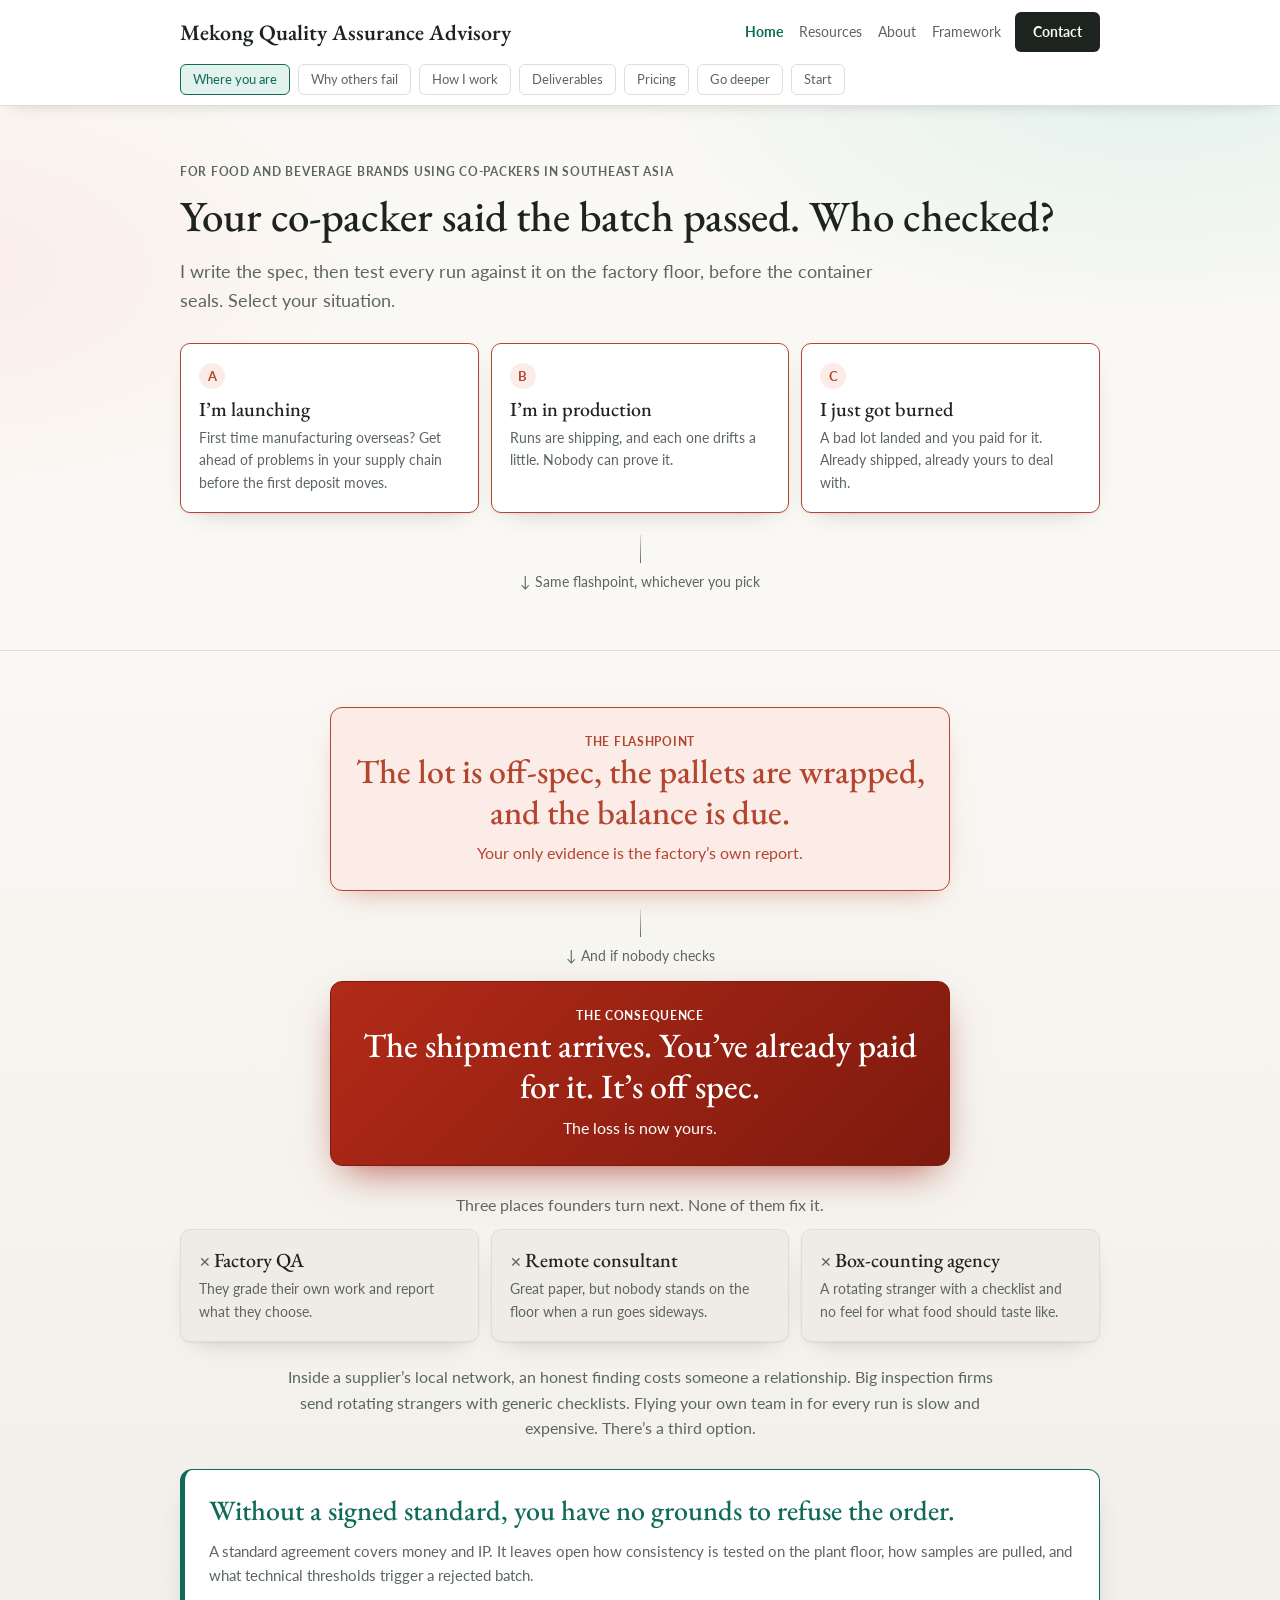
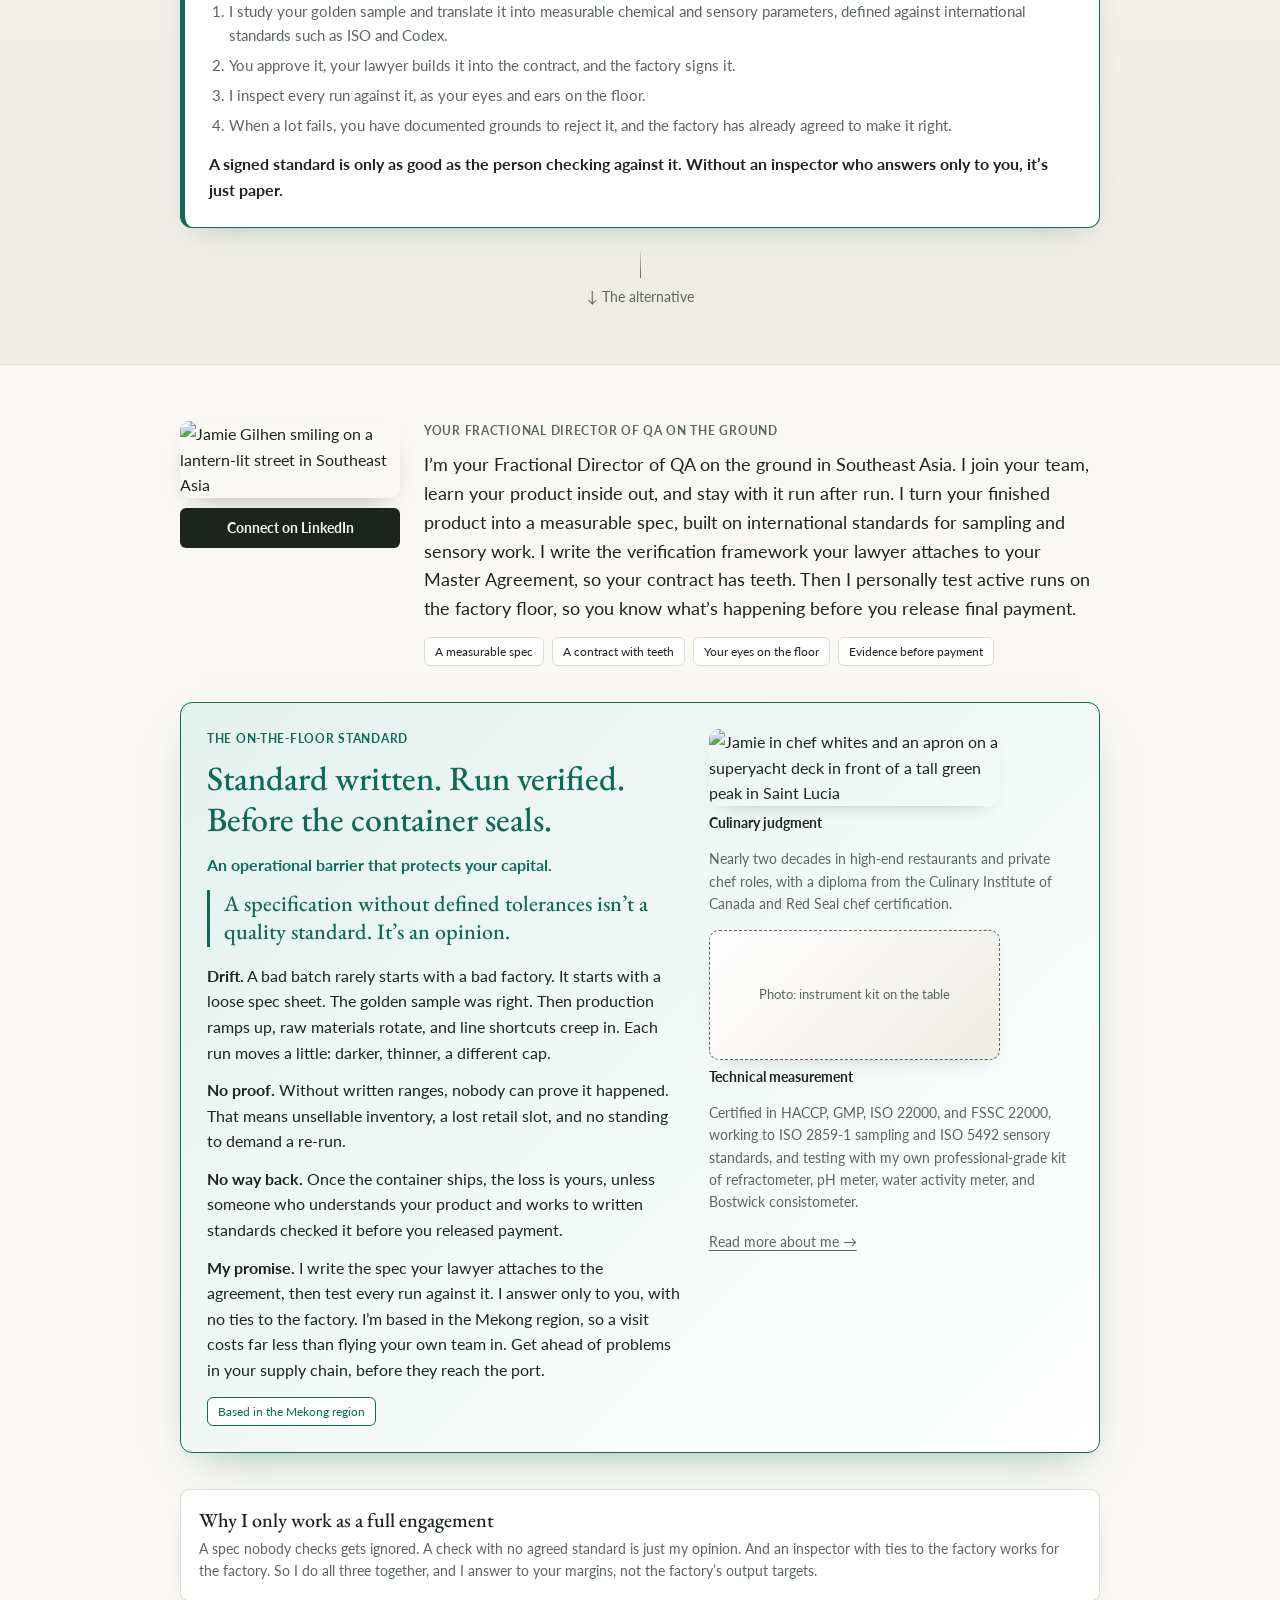
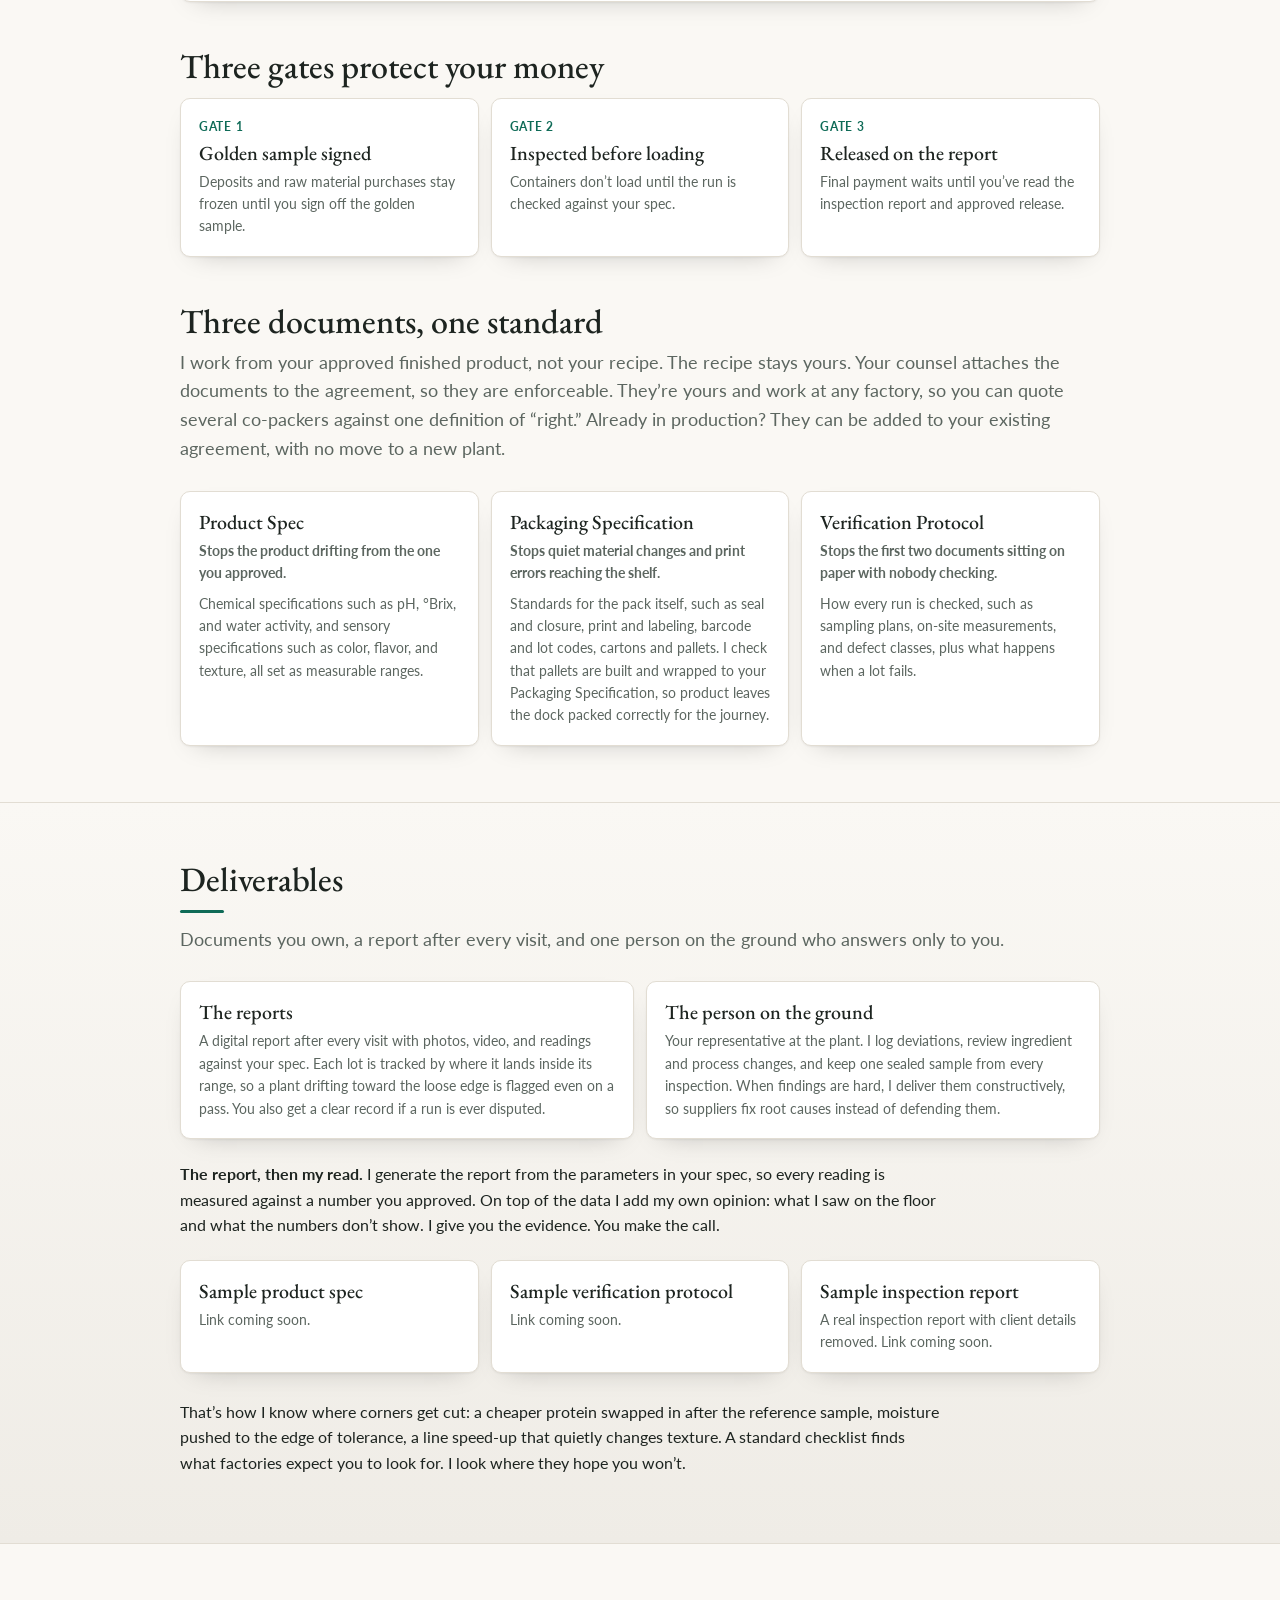
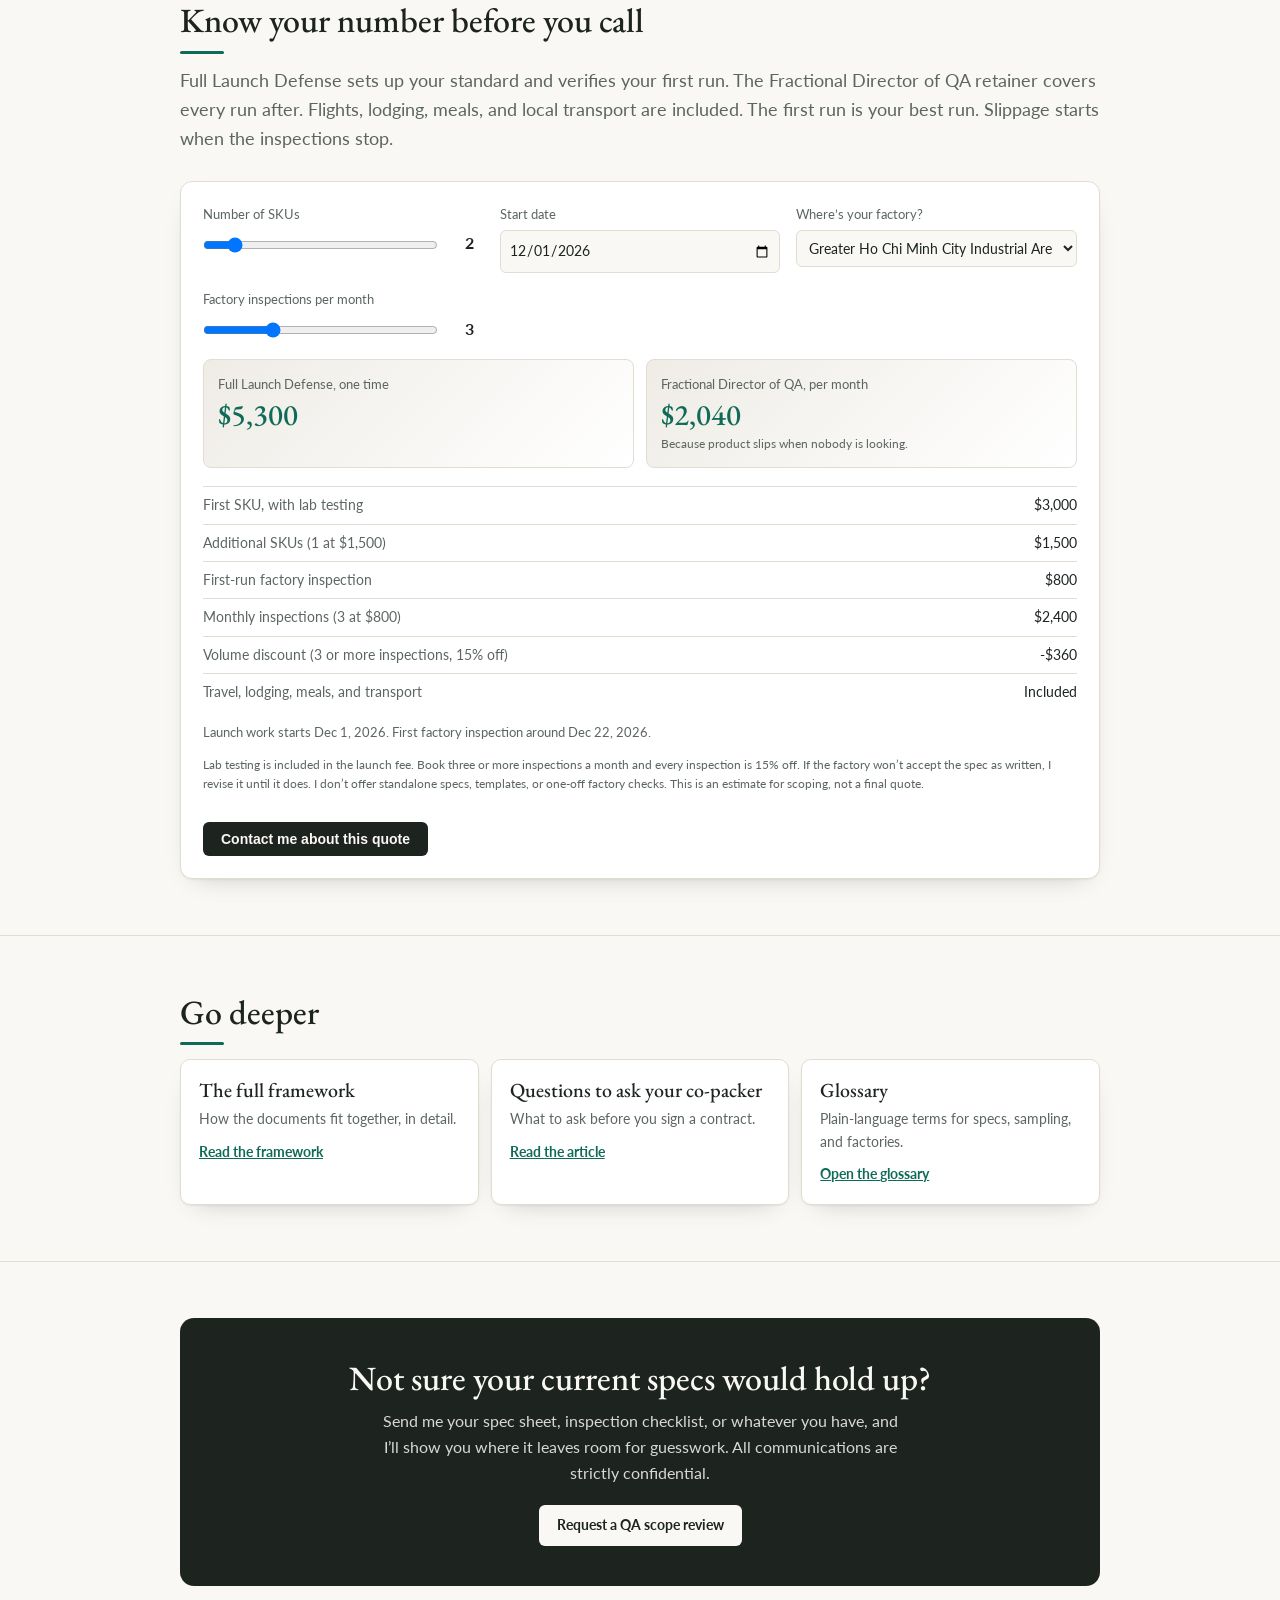
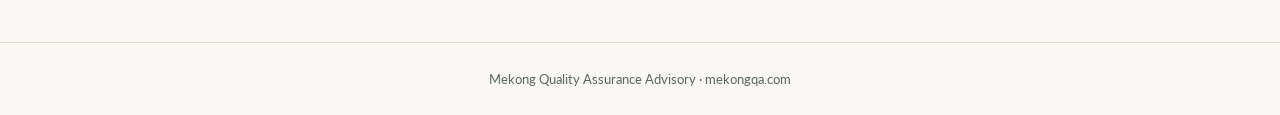
==== index.html @ 24e10c5f "Update index.html" ====
<!DOCTYPE html>
<html lang="en">
<head>
<meta charset="utf-8">
<meta name="viewport" content="width=device-width, initial-scale=1, viewport-fit=cover">
<title>Mekong Quality Assurance Advisory</title>
<link rel="preconnect" href="https://fonts.googleapis.com">
<link href="https://fonts.googleapis.com/css2?family=EB+Garamond:wght@400;500;600&family=Lato:wght@400;700&display=swap" rel="stylesheet">
<style>
:root{--bg:#faf8f4;--sf:#fff;--tx:#1d2420;--mu:#5c6660;--ln:#e2ddd3;--co:#b4452e;--cob:#fbece8;--te:#0f6b57;--teb:#e4f2ee;--gr:#efece6;color-scheme:light;box-sizing:border-box;padding-top:env(safe-area-inset-top,0px);padding-bottom:env(safe-area-inset-bottom,0px)}
@media (prefers-color-scheme:dark){:root:not([data-theme="light"]){--bg:#151a18;--sf:#1e2522;--tx:#ecefea;--mu:#a3aca6;--ln:#2f3833;--co:#f08a73;--cob:#3a211c;--te:#5cc4a8;--teb:#16302a;--gr:#222a26;color-scheme:dark}}
:root[data-theme="dark"]{--bg:#151a18;--sf:#1e2522;--tx:#ecefea;--mu:#a3aca6;--ln:#2f3833;--co:#f08a73;--cob:#3a211c;--te:#5cc4a8;--teb:#16302a;--gr:#222a26;color-scheme:dark}
*,*::before,*::after{box-sizing:inherit}
html{scroll-behavior:smooth;scroll-padding-top:calc(env(safe-area-inset-top,0px) + 100px)}
body{margin:0;background:var(--bg);color:var(--tx);font:16px/1.6 Lato,system-ui,sans-serif}
body::before{content:"";position:fixed;inset:0 0 auto;height:env(safe-area-inset-top,0px);background:var(--sf);z-index:10}
h1,h2,h3{font-family:"EB Garamond",Georgia,serif;font-weight:500;line-height:1.2;margin:0}
p{margin:0 0 12px}
.w{max-width:960px;margin:0 auto;padding:0 20px}
header{position:sticky;top:env(safe-area-inset-top,0px);z-index:11;background:var(--sf);border-bottom:1px solid var(--ln)}
.top{display:flex;justify-content:space-between;align-items:center;padding:12px 0}
.brand{font:600 22px "EB Garamond",Georgia,serif}
.top nav{display:flex;gap:16px;align-items:center}
.top a{color:var(--mu);text-decoration:none;font-size:14px}
.btn{display:inline-block;background:var(--tx);color:var(--bg)!important;padding:9px 18px;border-radius:6px;font-weight:700;font-size:14px;text-decoration:none}
.jump{display:flex;gap:8px;overflow-x:auto;padding:0 0 10px}
.jump a{white-space:nowrap;font-size:13px;padding:4px 12px;border:1px solid var(--ln);border-radius:6px;color:var(--mu);text-decoration:none}
.jump a.on{background:var(--teb);color:var(--te);border-color:var(--te)}
section{padding:56px 0;border-top:1px solid var(--ln)}
section:first-of-type{border-top:0}
.kick{font-size:12px;font-weight:700;letter-spacing:.06em;text-transform:uppercase;color:var(--mu);margin-bottom:10px}
h1{font-size:clamp(27px,5.4vw,43px)}
h2{font-size:clamp(25px,4.5vw,34px);margin-bottom:12px}
.lede{font-size:18px;color:var(--mu);max-width:none;margin:14px 0 28px}#where .lede{max-width:700px}
.grid{display:grid;gap:12px;grid-template-columns:repeat(auto-fit,minmax(230px,1fr))}
.card{background:var(--sf);border:1px solid var(--ln);border-radius:10px;padding:18px}
.card h3{font-size:20px;margin-bottom:6px}
.card p{font-size:14px;color:var(--mu);margin:0}
a.entry{text-decoration:none;color:inherit;display:block;border-color:var(--co)}
a.entry b{display:inline-flex;width:26px;height:26px;border-radius:50%;background:var(--cob);color:var(--co);align-items:center;justify-content:center;font-size:13px;margin-bottom:8px}
.arrow{text-align:center;color:var(--mu);font-size:14px;margin:22px 0 0}
.flash{background:var(--cob);border:1px solid var(--co);border-radius:12px;padding:24px;text-align:center;max-width:620px;margin:0 auto 26px}
.flash h2{color:var(--co);margin-bottom:8px}.flash p{margin:0;color:var(--co)}
.dead{background:var(--gr)}.dead h3::before{content:"\2715  ";font-size:14px;color:var(--mu)}
.sol{background:var(--teb);border:1px solid var(--te);border-radius:12px;padding:26px}
.sol h2{color:var(--te)}
.two{display:grid;gap:28px;grid-template-columns:1fr}
@media(min-width:760px){.two{grid-template-columns:1.3fr 1fr}}
.ph{border:1px dashed var(--mu);border-radius:10px;background:var(--sf);min-height:130px;display:flex;align-items:center;justify-content:center;text-align:center;color:var(--mu);font-size:13px;padding:10px}
.cap{font-weight:700;font-size:14px;margin:6px 0 14px}
.chips{display:flex;flex-wrap:wrap;gap:8px;margin-top:14px}
.chips span{font-size:12px;padding:4px 10px;border:1px solid var(--te);border-radius:6px;color:var(--te);background:var(--sf)}
.steps{counter-reset:s;list-style:none;padding:0;margin:0;display:grid;gap:12px;grid-template-columns:repeat(auto-fit,minmax(260px,1fr))}
.steps li{counter-increment:s;background:var(--sf);border:1px solid var(--ln);border-radius:10px;padding:16px 16px 16px 52px;position:relative;font-size:14px;color:var(--mu)}
.steps li::before{content:counter(s);position:absolute;left:16px;top:14px;width:26px;height:26px;border-radius:50%;background:var(--teb);color:var(--te);font-weight:700;font-size:13px;display:flex;align-items:center;justify-content:center}
.steps b{display:block;color:var(--tx);font-size:15px}
.tag{font-size:12px;color:var(--te);font-weight:700;margin-top:8px!important}
.est{background:var(--sf);border:1px solid var(--ln);border-radius:12px;padding:22px}
.fields{display:grid;gap:16px;grid-template-columns:repeat(auto-fit,minmax(210px,1fr))}
.f label{display:block;font-size:13px;color:var(--mu);margin-bottom:6px}
.f select,.f input[type=date]{width:100%;padding:8px;border:1px solid var(--ln);border-radius:6px;background:var(--bg);color:var(--tx);font:inherit;font-size:14px}
.f input[type=range]{width:calc(100% - 46px);margin:0 8px 0 0;vertical-align:middle}
.f output{font-weight:700;display:inline-block;width:24px;text-align:right}
.tot{display:grid;gap:12px;grid-template-columns:repeat(auto-fit,minmax(170px,1fr));margin:18px 0}
.tot div{background:var(--gr);border-radius:8px;padding:14px}
.tot small{display:block;font-size:13px;color:var(--mu)}.tot strong{font:500 30px "EB Garamond",Georgia,serif}
.li{display:flex;justify-content:space-between;gap:12px;font-size:14px;padding:7px 0;border-top:1px solid var(--ln)}
.li span:first-child{color:var(--mu)}
#warn{color:var(--co);font-size:13px;min-height:20px;margin:10px 0 0}
.note{font-size:12px;color:var(--mu);margin-top:12px}
details{background:var(--sf);border:1px solid var(--ln);border-radius:10px;padding:14px 16px;margin-bottom:8px}
summary{cursor:pointer;font-weight:700;font-size:15px}
details p{margin:10px 0 0;font-size:14px;color:var(--mu)}
.cta{text-align:center;background:var(--tx);color:var(--bg);border-radius:14px;padding:40px 22px}
.cta h2{margin-bottom:10px}.cta p{max-width:520px;margin:0 auto 20px;opacity:.85}
.cta .btn{background:var(--bg);color:var(--tx)!important}
footer{padding:26px 0;border-top:1px solid var(--ln);font-size:13px;color:var(--mu);text-align:center}
.top{position:relative}.r{display:flex;gap:14px;align-items:center}.brand{line-height:1.15}.menu{display:none;background:none;border:1px solid var(--ln);border-radius:6px;padding:7px 11px;color:var(--tx);font:inherit;font-size:14px;cursor:pointer}@media(max-width:700px){.menu{display:block}.brand{font-size:17px;max-width:170px}.top nav{display:none;position:absolute;left:-20px;right:-20px;top:100%;background:var(--sf);border-bottom:1px solid var(--ln);flex-direction:column;align-items:flex-start;padding:14px 20px;gap:14px}.top nav.open{display:flex}}.flash2{background:#9b2314;border-color:#9b2314}.flash2 *{color:#fff!important}.quote{font:500 22px/1.3 "EB Garamond",Georgia,serif;border-left:3px solid var(--te);padding-left:14px;color:var(--te);margin-bottom:16px!important}.gate b{display:block;color:var(--te);font-size:12px;letter-spacing:.06em;text-transform:uppercase;margin-bottom:4px}.rep{background:var(--sf);border:1px solid var(--ln);border-radius:12px;padding:18px;max-width:540px;margin-top:22px}.rep .kick{margin-bottom:6px}.rep .ok{color:var(--te);font-weight:700}.rep .fl{color:var(--co);font-weight:700}.ground{background:var(--sf);border:1px solid var(--te);border-radius:12px;padding:24px;margin-top:28px}.ground h2{color:var(--te);font-size:clamp(22px,4vw,28px)}.ground ol{margin:0;padding-left:20px;color:var(--mu);font-size:15px}.ground li{margin-bottom:6px}.pitch{display:grid;gap:24px;grid-template-columns:1fr;margin-bottom:36px;align-items:start}@media(min-width:760px){.pitch{grid-template-columns:220px 1fr}}.pitch .chips span{border-color:var(--ln);color:var(--tx);background:var(--sf)}#qf{display:grid;gap:10px;margin-top:16px}#qf[hidden]{display:none}#qf label{font-size:13px;color:var(--mu)}#qf input,#qf textarea{padding:8px;border:1px solid var(--ln);border-radius:6px;background:var(--bg);color:var(--tx);font:inherit;font-size:14px}header{box-shadow:0 4px 18px -10px rgba(0,0,0,.3)}#where{background:radial-gradient(800px 380px at 90% -5%,var(--teb),transparent 65%),radial-gradient(640px 340px at -5% 30%,var(--cob),transparent 65%)}#fail,#get{background:linear-gradient(180deg,var(--bg),var(--gr))}.card,.est,details,.steps li{box-shadow:0 1px 2px rgba(0,0,0,.05),0 10px 26px -16px rgba(0,0,0,.28)}.flash{box-shadow:0 12px 30px -16px rgba(180,69,46,.55)}.flash2{background:linear-gradient(135deg,#b32a18,#7d1a0e);border-color:#7d1a0e;box-shadow:0 16px 38px -14px rgba(155,35,20,.75)}.sol{background:linear-gradient(135deg,var(--teb),var(--sf));box-shadow:0 18px 44px -22px rgba(15,107,87,.5)}.ground{border-left:5px solid var(--te);box-shadow:0 12px 30px -18px rgba(15,107,87,.45)}.ph{background:linear-gradient(135deg,var(--sf),var(--gr));box-shadow:0 8px 20px -14px rgba(0,0,0,.3)}.arrow::before{content:"";display:block;width:1px;height:28px;background:linear-gradient(var(--ln),var(--mu));margin:0 auto 8px}#pricing h2::after,#get h2::after,#more h2::after{content:"";display:block;width:44px;height:3px;border-radius:2px;background:var(--te);margin-top:10px}.steps li::before{background:var(--te);color:var(--bg)}.tot div{background:linear-gradient(135deg,var(--gr),var(--sf));border:1px solid var(--ln)}.tot strong{color:var(--te)}.btn{transition:transform .15s,box-shadow .15s}.btn:hover{transform:translateY(-1px);box-shadow:0 8px 18px -8px rgba(0,0,0,.45)}@media (prefers-reduced-motion:no-preference){.card,details{transition:transform .2s,box-shadow .2s}.card:hover{transform:translateY(-3px);box-shadow:0 2px 4px rgba(0,0,0,.06),0 18px 34px -16px rgba(0,0,0,.35)}}.cred{margin:0 0 14px;padding-left:18px;font-size:14px;color:var(--mu)}.more{font-size:14px;color:var(--mu);text-decoration:underline;text-underline-offset:3px}.cred1{font-size:14px;color:var(--mu);margin:0 0 14px}.top a.brand{font:600 22px/1.15 "EB Garamond",Georgia,serif;colo
r:var(--tx)}@media(max-width:700px){.top a.brand{font-size:17px}}</style>
</head>
<body>
<header><div class="w">
<div class="top"><a class="brand" href="index.html" style="color:var(--tx);text-decoration:none">Mekong Quality Assurance Advisory</a><div class="r"><nav id="nav"><a href="index.html" style="color:var(--te);font-weight:700">Home</a><a href="resources.html">Resources</a><a href="about.html">About</a><a href="framework.html">Framework</a></nav><a class="btn" href="contact.html">Contact</a><button class="menu" id="mb" aria-expanded="false" aria-label="Menu">Menu</button></div></div>
<div class="jump" id="jump"><a href="#where" class="on">Where you are</a><a href="#fail">Why others fail</a><a href="#how">How I work</a><a href="#get">Deliverables</a><a href="#pricing">Pricing</a><a href="#more">Go deeper</a><a href="#start">Start</a></div>
</div></header>

<main>
<section id="where"><div class="w">
<p class="kick">For food and beverage brands using co-packers in Southeast Asia</p>
<h1>Your co-packer said the batch passed. Who checked?</h1>
<p class="lede">I write the spec, then test every run against it on the factory floor, before the container seals. Select your situation.</p>
<div class="grid">
<a class="card entry" href="#fail"><b>A</b><h3>I’m launching</h3><p>First time manufacturing overseas? Get ahead of problems in your supply chain before the first deposit moves.</p></a>
<a class="card entry" href="#fail"><b>B</b><h3>I’m in production</h3><p>Runs are shipping, and each one drifts a little. Nobody can prove it.</p></a>
<a class="card entry" href="#fail"><b>C</b><h3>I just got burned</h3><p>A bad lot landed and you paid for it. Already shipped, already yours to deal with.</p></a>
</div>
<p class="arrow">&darr; Same flashpoint, whichever you pick</p>
</div></section>

<section id="fail"><div class="w">
<div class="flash"><p class="kick" style="color:var(--co)">The flashpoint</p><h2>The lot is off-spec, the pallets are wrapped, and the balance is due.</h2><p>Your only evidence is the factory’s own report.</p></div><p class="arrow" style="margin:-8px 0 14px">&darr; And if nobody checks</p><div class="flash flash2"><p class="kick">The consequence</p><h2>The shipment arrives. You’ve already paid for it. It’s off spec.</h2><p>The loss is now yours.</p></div>
<p style="text-align:center;color:var(--mu)">Three places founders turn next. None of them fix it.</p>
<div class="grid">
<div class="card dead"><h3>Factory QA</h3><p>They grade their own work and report what they choose.</p></div>
<div class="card dead"><h3>Remote consultant</h3><p>Great paper, but nobody stands on the floor when a run goes sideways.</p></div>
<div class="card dead"><h3>Box-counting agency</h3><p>A rotating stranger with a checklist and no feel for what food should taste like.</p></div>
</div>
<p style="max-width:720px;margin:22px auto 0;text-align:center;color:var(--mu)">Inside a supplier’s local network, an honest finding costs someone a relationship. Big inspection firms send rotating strangers with generic checklists. Flying your own team in for every run is slow and expensive. There’s a third option.</p><div class="ground"><h2>Without a signed standard, you have no grounds to refuse the order.</h2><p style="color:var(--mu);font-size:15px">A standard agreement covers money and IP. It leaves open how consistency is tested on the plant floor, how samples are pulled, and what technical thresholds trigger a rejected batch.</p><ol><li>I study your golden sample and translate it into measurable chemical and sensory parameters, defined against international standards such as ISO and Codex.</li><li>You approve it, your lawyer builds it into the contract, and the factory signs it.</li><li>I inspect every run against it, as your eyes and ears on the floor.</li><li>When a lot fails, you have documented grounds to reject it, and the factory has already agreed to make it right.</li></ol><p style="margin:14px 0 0;font-weight:700">A signed standard is only as good as the person checking against it. Without an inspector who answers only to you, it’s just paper.</p></div><p class="arrow">&darr; The alternative</p>
</div></section>

<section id="how"><div class="w">
<div class="pitch"><div><img src="jamie-portrait.jpg" alt="Jamie Gilhen smiling on a lantern-lit street in Southeast Asia" style="width:100%;height:auto;border-radius:10px;display:block;box-shadow:0 12px 30px -16px rgba(0,0,0,.4)"><a class="btn" href="https://www.linkedin.com/in/jamie-gilhen" target="_blank" rel="noopener noreferrer" style="display:block;text-align:center;margin-top:10px">Connect on LinkedIn</a></div><div><p class="kick">Your Fractional Director of QA on the ground</p><p style="font-size:18px">I’m your Fractional Director of QA on the ground in Southeast Asia. I join your team, learn your product inside out, and stay with it run after run. I turn your finished product into a measurable spec, built on international standards for sampling and sensory work. I write the verification framework your lawyer attaches to your Master Agreement, so your contract has teeth. Then I personally test active runs on the factory floor, so you know what’s happening before you release final payment.</p><div class="chips"><span>A measurable spec</span><span>A contract with teeth</span><span>Your eyes on the floor</span><span>Evidence before payment</span></div></div></div>
<div class="sol">
<div class="two"><div>
<p class="kick" style="color:var(--te)">The on-the-floor standard</p>
<h2>Standard written. Run verified. Before the container seals.</h2><p style="font-size:16px;font-weight:700;color:var(--te)">An operational barrier that protects your capital.</p>
<p class="quote">A specification without defined tolerances isn’t a quality standard. It’s an opinion.</p><p><b>Drift.</b> A bad batch rarely starts with a bad factory. It starts with a loose spec sheet. The golden sample was right. Then production ramps up, raw materials rotate, and line shortcuts creep in. Each run moves a little: darker, thinner, a different cap.</p><p><b>No proof.</b> Without written ranges, nobody can prove it happened. That means unsellable inventory, a lost retail slot, and no standing to demand a re-run.</p><p><b>No way back.</b> Once the container ships, the loss is yours, unless someone who understands your product and works to written standards checked it before you released payment.</p>
<p><b>My promise.</b> I write the spec your lawyer attaches to the agreement, then test every run against it. I answer only to you, with no ties to the factory. I’m based in the Mekong region, so a visit costs far less than flying your own team in. Get ahead of problems in your supply chain, before they reach the port.</p>
<div class="chips"><span>Based in the Mekong region</span></div>
</div><div>
<img src="jamie-yacht.jpg" alt="Jamie in chef whites and an apron on a superyacht deck in front of a tall green peak in Saint Lucia" style="width:80%;height:auto;border-radius:10px;display:block;box-shadow:0 8px 20px -14px rgba(0,0,0,.4)"><p class="cap">Culinary judgment</p><p class="cred1">Nearly two decades in high-end restaurants and private chef roles, with a diploma from the Culinary Institute of Canada and Red Seal chef certification.</p><div class="ph" style="width:80%">Photo: instrument kit on the table</div><p class="cap">Technical measurement</p><p class="cred1">Certified in HACCP, GMP, ISO 22000, and FSSC 22000, working to ISO 2859-1 sampling and ISO 5492 sensory standards, and testing with my own professional-grade kit of refractometer, pH meter, water activity meter, and Bostwick consistometer.</p><p><a class="more" href="about.html" target="_blank" rel="noopener">Read more about me &rarr;</a></p>
</div></div></div>

<div class="card" style="margin-top:36px"><h3>Why I only work as a full engagement</h3><p>A spec nobody checks gets ignored. A check with no agreed standard is just my opinion. And an inspector with ties to the factory works for the factory. So I do all three together, and I answer to your margins, not the factory’s output targets.</p></div><h2 style="margin:44px 0 12px">Three gates protect your money</h2><div class="grid"><div class="card gate"><b>Gate 1</b><h3>Golden sample signed</h3><p>Deposits and raw material purchases stay frozen until you sign off the golden sample.</p></div><div class="card gate"><b>Gate 2</b><h3>Inspected before loading</h3><p>Containers don’t load until the run is checked against your spec.</p></div><div class="card gate"><b>Gate 3</b><h3>Released on the report</h3><p>Final payment waits until you’ve read the inspection report and approved release.</p></div></div><h2 style="margin:44px 0 6px">Three documents, one standard</h2>
<p class="lede" style="margin-top:0">I work from your approved finished product, not your recipe. The recipe stays yours. Your counsel attaches the documents to the agreement, so they are enforceable. They’re yours and work at any factory, so you can quote several co-packers against one definition of “right.” Already in production? They can be added to your existing agreement, with no move to a new plant.</p>
<div class="grid">
<div class="card"><h3>Product Spec</h3><p class="tag" style="margin:0 0 8px!important">Stops the product drifting from the one you approved.</p><p>Chemical specifications such as pH, °Brix, and water activity, and sensory specifications such as color, flavor, and texture, all set as measurable ranges.</p></div>
<div class="card"><h3>Packaging Specification</h3><p class="tag" style="margin:0 0 8px!important">Stops quiet material changes and print errors reaching the shelf.</p><p>Standards for the pack itself, such as seal and closure, print and labeling, barcode and lot codes, cartons and pallets. I check that pallets are built and wrapped to your Packaging Specification, so product leaves the dock packed correctly for the journey.</p></div>
<div class="card"><h3>Verification Protocol</h3><p class="tag" style="margin:0 0 8px!important">Stops the first two documents sitting on paper with nobody checking.</p><p>How every run is checked, such as sampling plans, on-site measurements, and defect classes, plus what happens when a lot fails.</p></div>
</div>



</div></section>

<section id="get"><div class="w"><h2>Deliverables</h2><p class="lede" style="margin-top:0">Documents you own, a report after every visit, and one person on the ground who answers only to you.</p><div class="grid"><div class="card"><h3>The reports</h3><p>A digital report after every visit with photos, video, and readings against your spec. Each lot is tracked by where it lands inside its range, so a plant drifting toward the loose edge is flagged even on a pass. You also get a clear record if a run is ever disputed.</p></div><div class="card"><h3>The person on the ground</h3><p>Your representative at the plant. I log deviations, review ingredient and process changes, and keep one sealed sample from every inspection. When findings are hard, I deliver them constructively, so suppliers fix root causes instead of defending them.</p></div></div><p style="margin-top:22px;max-width:760px"><b>The report, then my read.</b> I generate the report from the parameters in your spec, so every reading is measured against a number you approved. On top of the data I add my own opinion: what I saw on the floor and what the numbers don’t show. I give you the evidence. You make the call.</p><div class="grid" style="margin-top:22px"><div class="card"><h3>Sample product spec</h3><p>Link coming soon.</p></div><div class="card"><h3>Sample verification protocol</h3><p>Link coming soon.</p></div><div class="card"><h3>Sample inspection report</h3><p>A real inspection report with client details removed. Link coming soon.</p></div></div><p style="margin-top:26px;max-width:760px">That’s how I know where corners get cut: a cheaper protein swapped in after the reference sample, moisture pushed to the edge of tolerance, a line speed-up that quietly changes texture. A standard checklist finds what factories expect you to look for. I look where they hope you won’t.</p></div></section>
<section id="pricing"><div class="w">
<h2>Know your number before you call</h2>
<p class="lede" style="margin-top:0">Full Launch Defense sets up your standard and verifies your first run. The Fractional Director of QA retainer covers every run after. Flights, lodging, meals, and local transport are included. The first run is your best run. Slippage starts when the inspections stop.</p>
<div class="est">
<div class="fields">
<div class="f"><label for="sku">Number of SKUs</label><input type="range" id="sku" min="1" max="10" value="2"> <output id="sku-o">2</output></div>
<div class="f"><label for="startdate">Start date</label><input type="date" id="startdate" value="2026-12-01"></div>
<div class="f"><label for="region">Where’s your factory?</label><select id="region"></select></div>
<div class="f"><label for="days">Factory inspections per month</label><input type="range" id="days" min="1" max="8" value="3"> <output id="days-o">3</output></div>

</div>

<div class="tot"><div><small>Full Launch Defense, one time</small><strong id="t-launch"></strong></div><div><small>Fractional Director of QA, per month</small><strong id="t-month"></strong><em style="display:block;font-size:12px;color:var(--mu);font-style:normal">Because product slips when nobody is looking.</em></div></div>
<div id="lines"></div>
<p id="dates" class="note" style="font-size:13px"></p>
<p class="note">Lab testing is included in the launch fee. Book three or more inspections a month and every inspection is 15% off. If the factory won’t accept the spec as written, I revise it until it does. I don’t offer standalone specs, templates, or one-off factory checks. This is an estimate for scoping, not a final quote.</p><button class="btn" id="qb" type="button" style="border:0;cursor:pointer;margin-top:16px">Contact me about this quote</button><form id="qf" action="https://formspree.io/f/mjykezor" method="POST" hidden><label for="qe">Email</label><input type="email" id="qe" name="email" required><label for="qm">Message</label><textarea id="qm" name="message" rows="4" required></textarea><input type="hidden" name="skus" id="h-skus"><input type="hidden" name="region" id="h-region"><input type="hidden" name="inspections_per_month" id="h-days"><input type="hidden" name="start_date" id="h-start"><input type="hidden" name="launch_total" id="h-launch"><input type="hidden" name="monthly_total" id="h-month"><button class="btn" type="submit" style="border:0;cursor:pointer">Send</button></form>
</div>
</div></section>

<section id="more"><div class="w">
<h2>Go deeper</h2><div class="grid" style="margin-top:14px"><div class="card"><h3>The full framework</h3><p>How the documents fit together, in detail.</p><p style="margin-top:10px"><a href="framework.html" style="color:var(--te);font-weight:700">Read the framework</a></p></div><div class="card"><h3>Questions to ask your co-packer</h3><p>What to ask before you sign a contract.</p><p style="margin-top:10px"><a href="questions.html" style="color:var(--te);font-weight:700">Read the article</a></p></div><div class="card"><h3>Glossary</h3><p>Plain-language terms for specs, sampling, and factories.</p><p style="margin-top:10px"><a href="glossary.html" style="color:var(--te);font-weight:700">Open the glossary</a></p></div></div></div></section>

<section id="start"><div class="w"><div class="cta">
<h2>Not sure your current specs would hold up?</h2>
<p>Send me your spec sheet, inspection checklist, or whatever you have, and I’ll show you where it leaves room for guesswork. All communications are strictly confidential.</p>
<a class="btn" href="contact.html">Request a QA scope review</a>
</div></div></section>
</main>
<footer><div class="w">Mekong Quality Assurance Advisory &middot; mekongqa.com</div></footer>

<script>
var T={1:800,2:2000,3:2400};
var G=[["Vietnam",[["Greater Ho Chi Minh City Industrial Area (Long An, Binh Duong, Dong Nai, Tien Giang, Ben Tre, Vung Tau)",1],["Deeper Mekong Delta (Can Tho, Dong Thap, Hau Giang, Kien Giang)",2],["Central Vietnam and coast (Da Nang, Quang Nam, Quang Ngai, Hue, Khanh Hoa, Binh Thuan)",2],["Central Highlands (Dak Lak, Lam Dong, Gia Lai)",2],["Northern Vietnam (Hanoi, Bac Ninh, Bac Giang, Hai Phong, Hung Yen, Vinh Phuc, Quang Ninh)",3]]],["Thailand",[["Greater Bangkok and central plains",2],["Western food processing belt (Samut Sakhon, Nakhon Pathom, Ratchaburi)",2],["Eastern Seaboard (Chonburi, Rayong)",2],["Isan (Nakhon Ratchasima, Khon Kaen)",3],["Northern Thailand (Chiang Mai, Lamphun)",3]]],["Cambodia",[["Phnom Penh metro and Kandal",2],["Battambang and northwest",3],["Sihanoukville and Koh Kong",3],["Kampot and coastal zone",3]]],["Laos",[["Vientiane plain",3],["Champasak and Pakse",3],["Savannakhet",3]]],["Other",[["Elsewhere in Southeast Asia",3]]]];
var FIRST=3000,EXTRA=1500,DISC=0.15,TIER={};
function $(i){return document.getElementById(i)}
var sel=$('region');
G.forEach(function(g,gi){var og=document.createElement('optgroup');og.label=g[0];g[1].forEach(function(r,ri){var k=gi+'-'+ri;TIER[k]=r[1];var o=document.createElement('option');o.value=k;o.textContent=r[0];og.appendChild(o)});sel.appendChild(og)});
function m(n){return '$'+Math.round(n).toLocaleString('en-US')}
function li(a,b){return '<div class="li"><span>'+a+'</span><span>'+b+'</span></div>'}
function calc(){
var sku=+$('sku').value,days=+$('days').value,rate=T[TIER[sel.value]];
$('sku-o').textContent=sku;$('days-o').textContent=days;
var extra=(sku-1)*EXTRA,launch=FIRST+extra+rate,gross=days*rate,disc=days>=3?gross*DISC:0,month=gross-disc;
$('t-launch').textContent=m(launch);$('t-month').textContent=m(month);
var h=li('First SKU, with lab testing',m(FIRST));
if(sku>1)h+=li('Additional SKUs ('+(sku-1)+' at '+m(EXTRA)+')',m(extra));
h+=li('First-run factory inspection',m(rate));
if(days>0)h+=li('Monthly inspections ('+days+' at '+m(rate)+')',m(gross));
if(disc>0)h+=li('Volume discount (3 or more inspections, 15% off)','-'+m(disc));
h+=li('Travel, lodging, meals, and transport','Included');
$('lines').innerHTML=h;$('h-skus').value=sku;$('h-region').value=sel.options[sel.selectedIndex].text;$('h-days').value=days;$('h-start').value=$('startdate').value;$('h-launch').value=m(launch);$('h-month').value=m(month);

var d=$('startdate').value;
if(d){var s=new Date(d+'T00:00:00'),f=new Date(s.getTime()+21*864e5),o={month:'short',day:'numeric',year:'numeric'};$('dates').textContent='Launch work starts '+s.toLocaleDateString('en-US',o)+'. First factory inspection around '+f.toLocaleDateString('en-US',o)+'.'}else{$('dates').textContent='Pick a start date to see the timeline.'}
}
['sku','startdate','region','days'].forEach(function(i){$(i).addEventListener('input',calc)});
calc();
$('qb').addEventListener('click',function(){var f=$('qf');f.hidden=!f.hidden});
$('mb').addEventListener('click',function(){var o=$('nav').classList.toggle('open');this.setAttribute('aria-expanded',o)});
try{var links=document.querySelectorAll('#jump a'),secs=['where','fail','how','get','pricing','more','start'].map($);
var io=new IntersectionObserver(function(es){es.forEach(function(e){if(e.isIntersecting){links.forEach(function(a){a.classList.toggle('on',a.getAttribute('href')==='#'+e.target.id)})}})},{rootMargin:'-30% 0px -60% 0px'});
secs.forEach(function(s){io.observe(s)})}catch(e){}
</script>
</body>
</html>
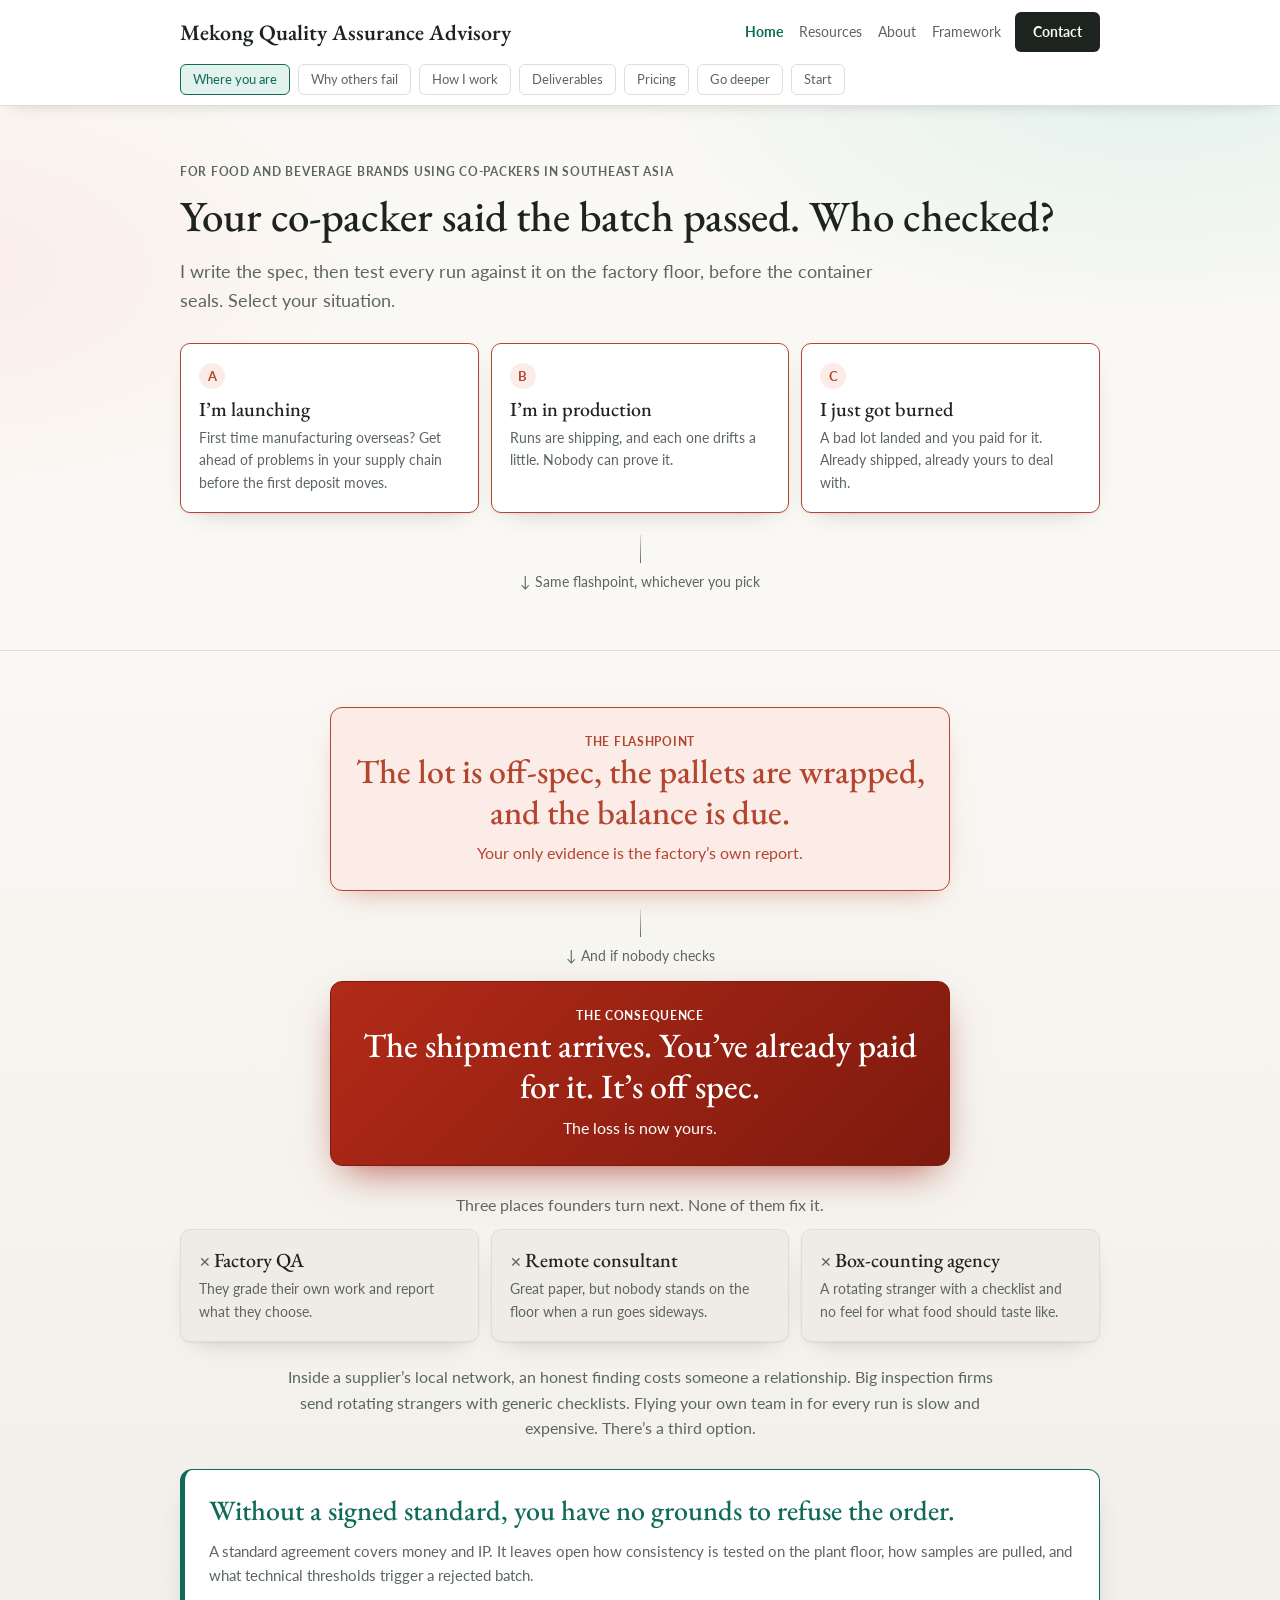
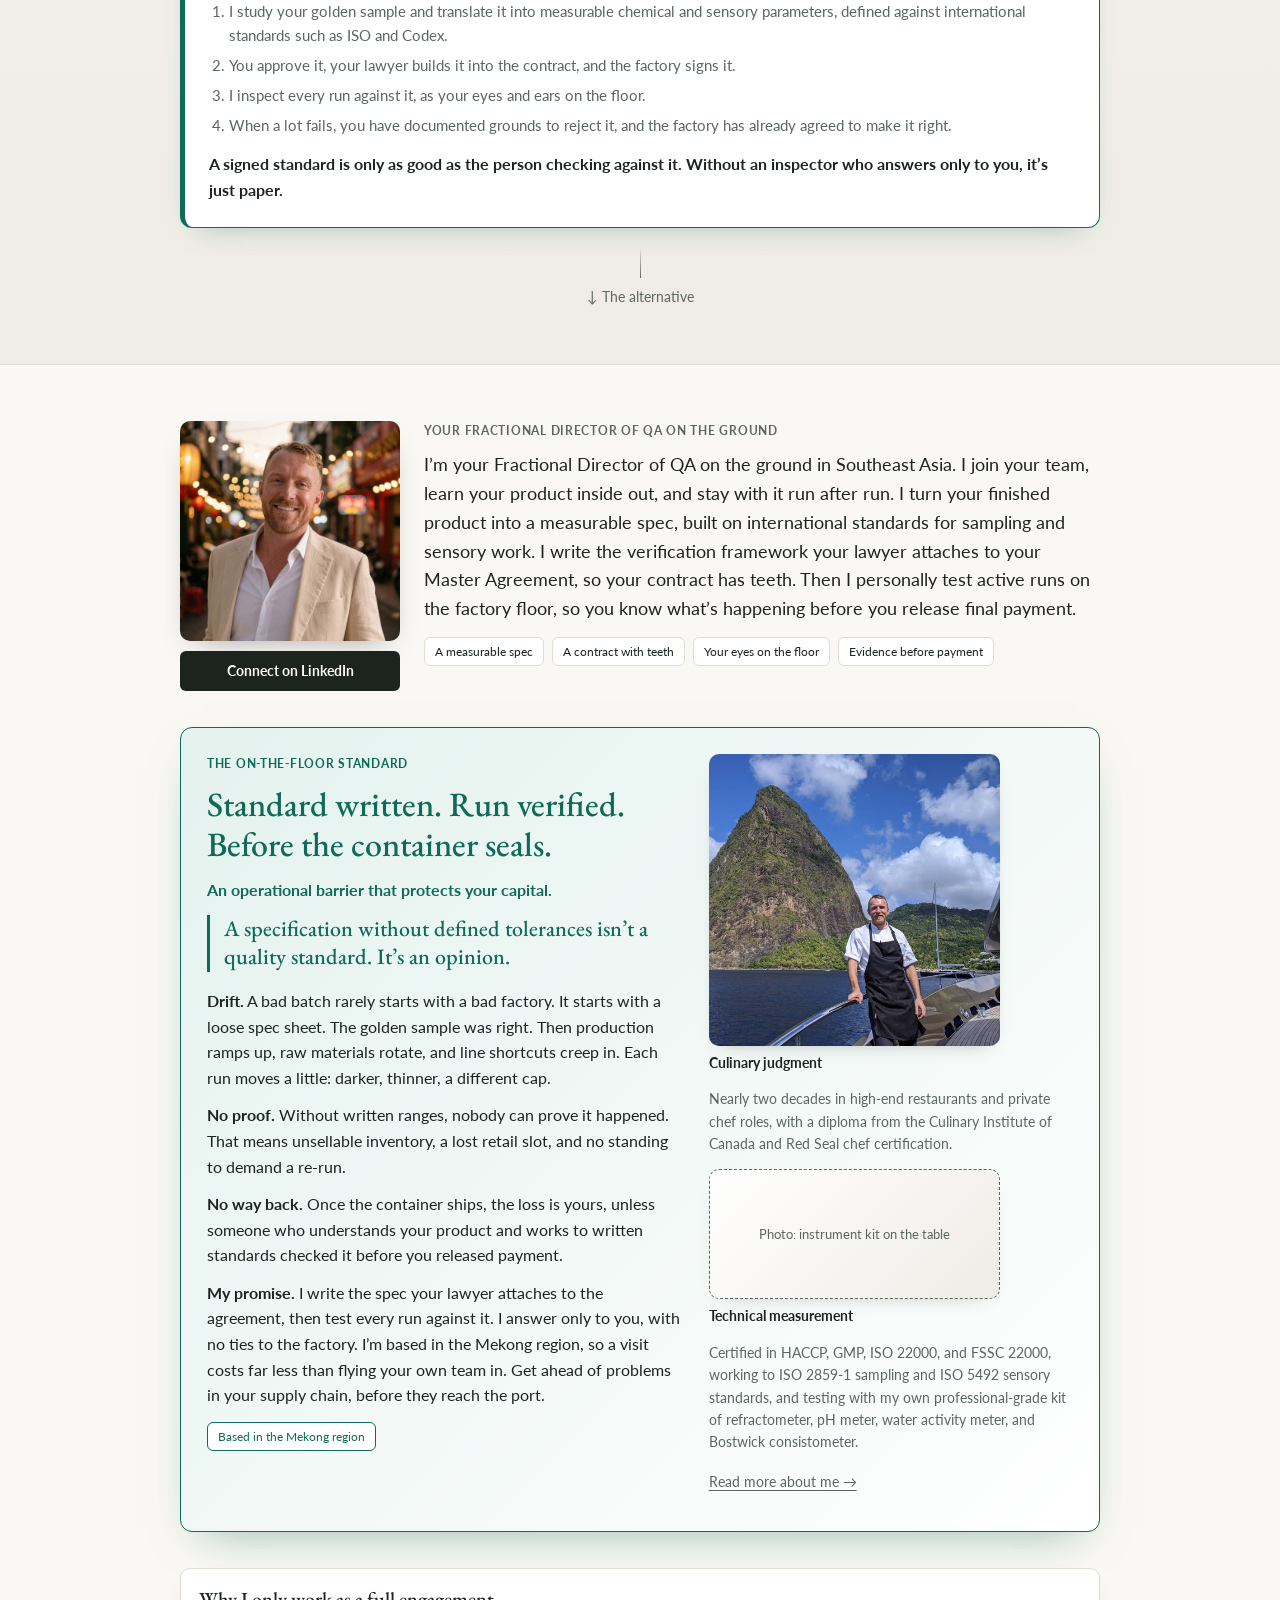
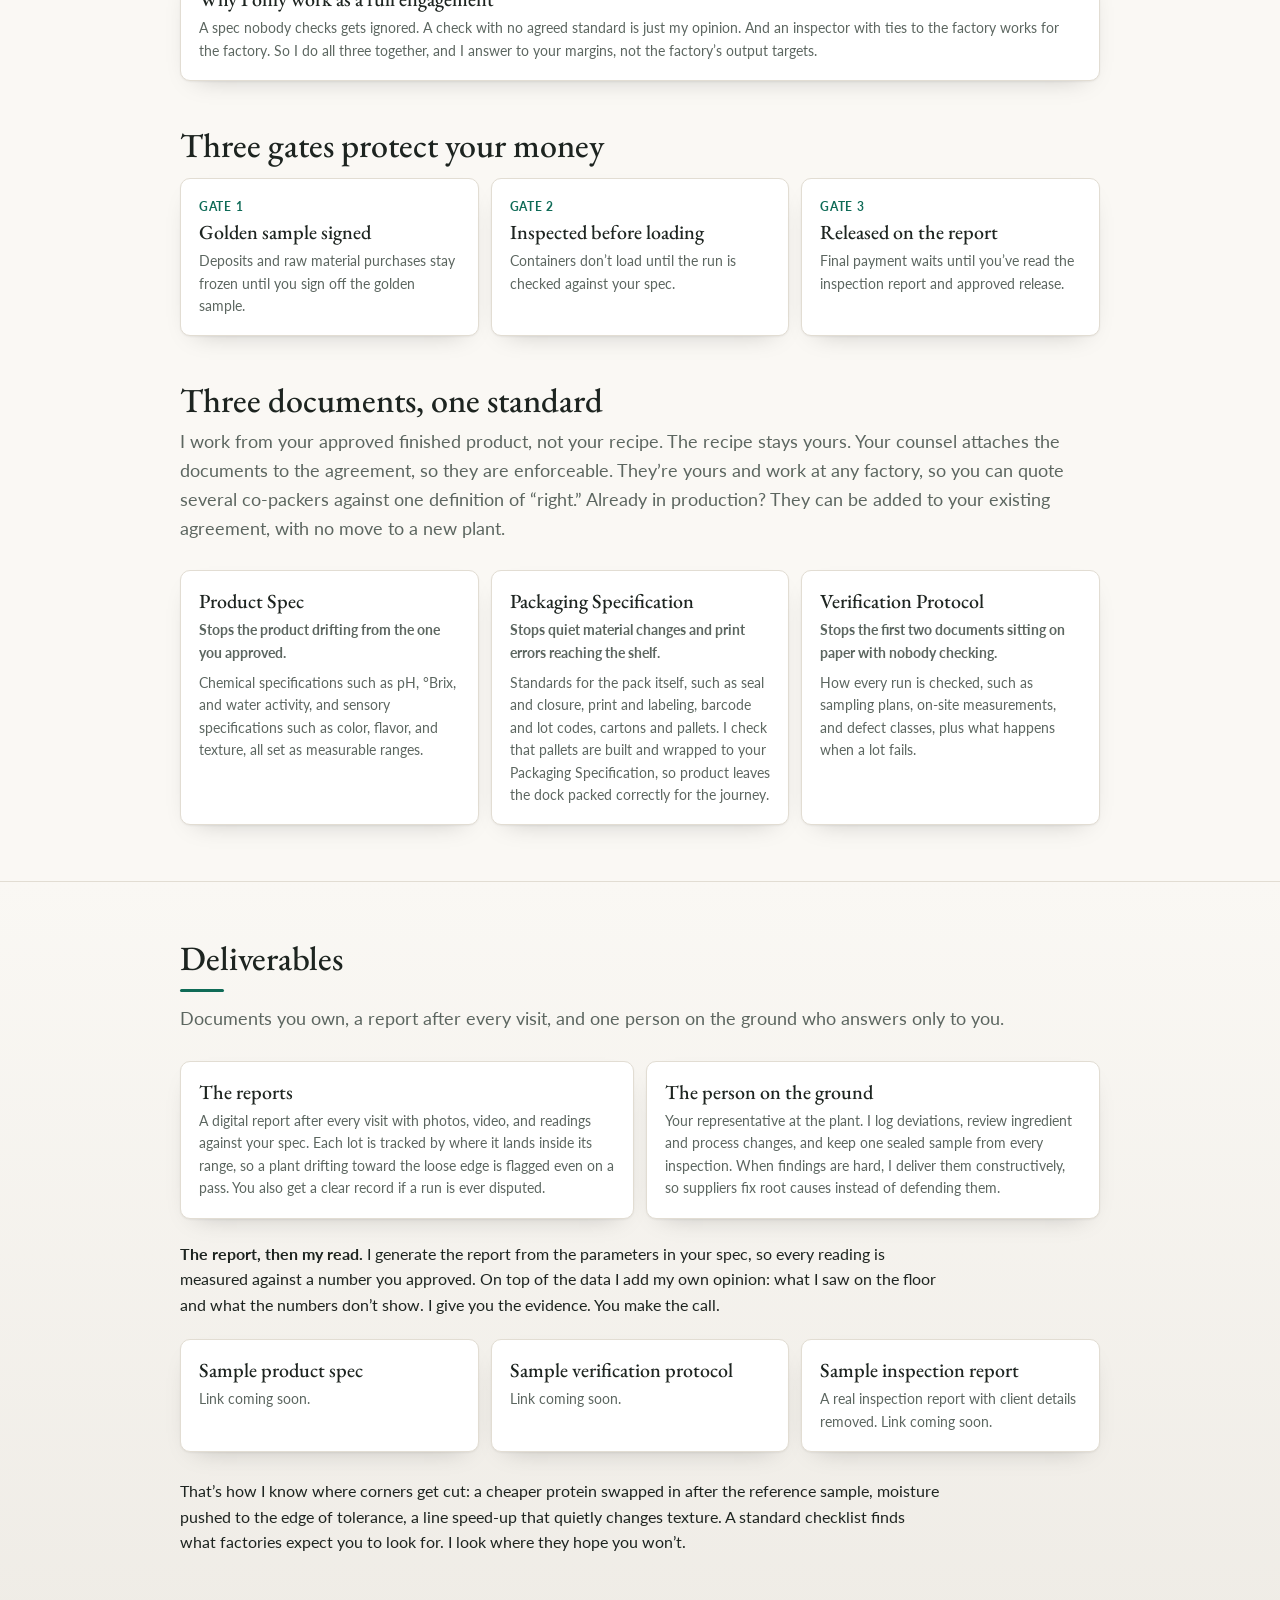
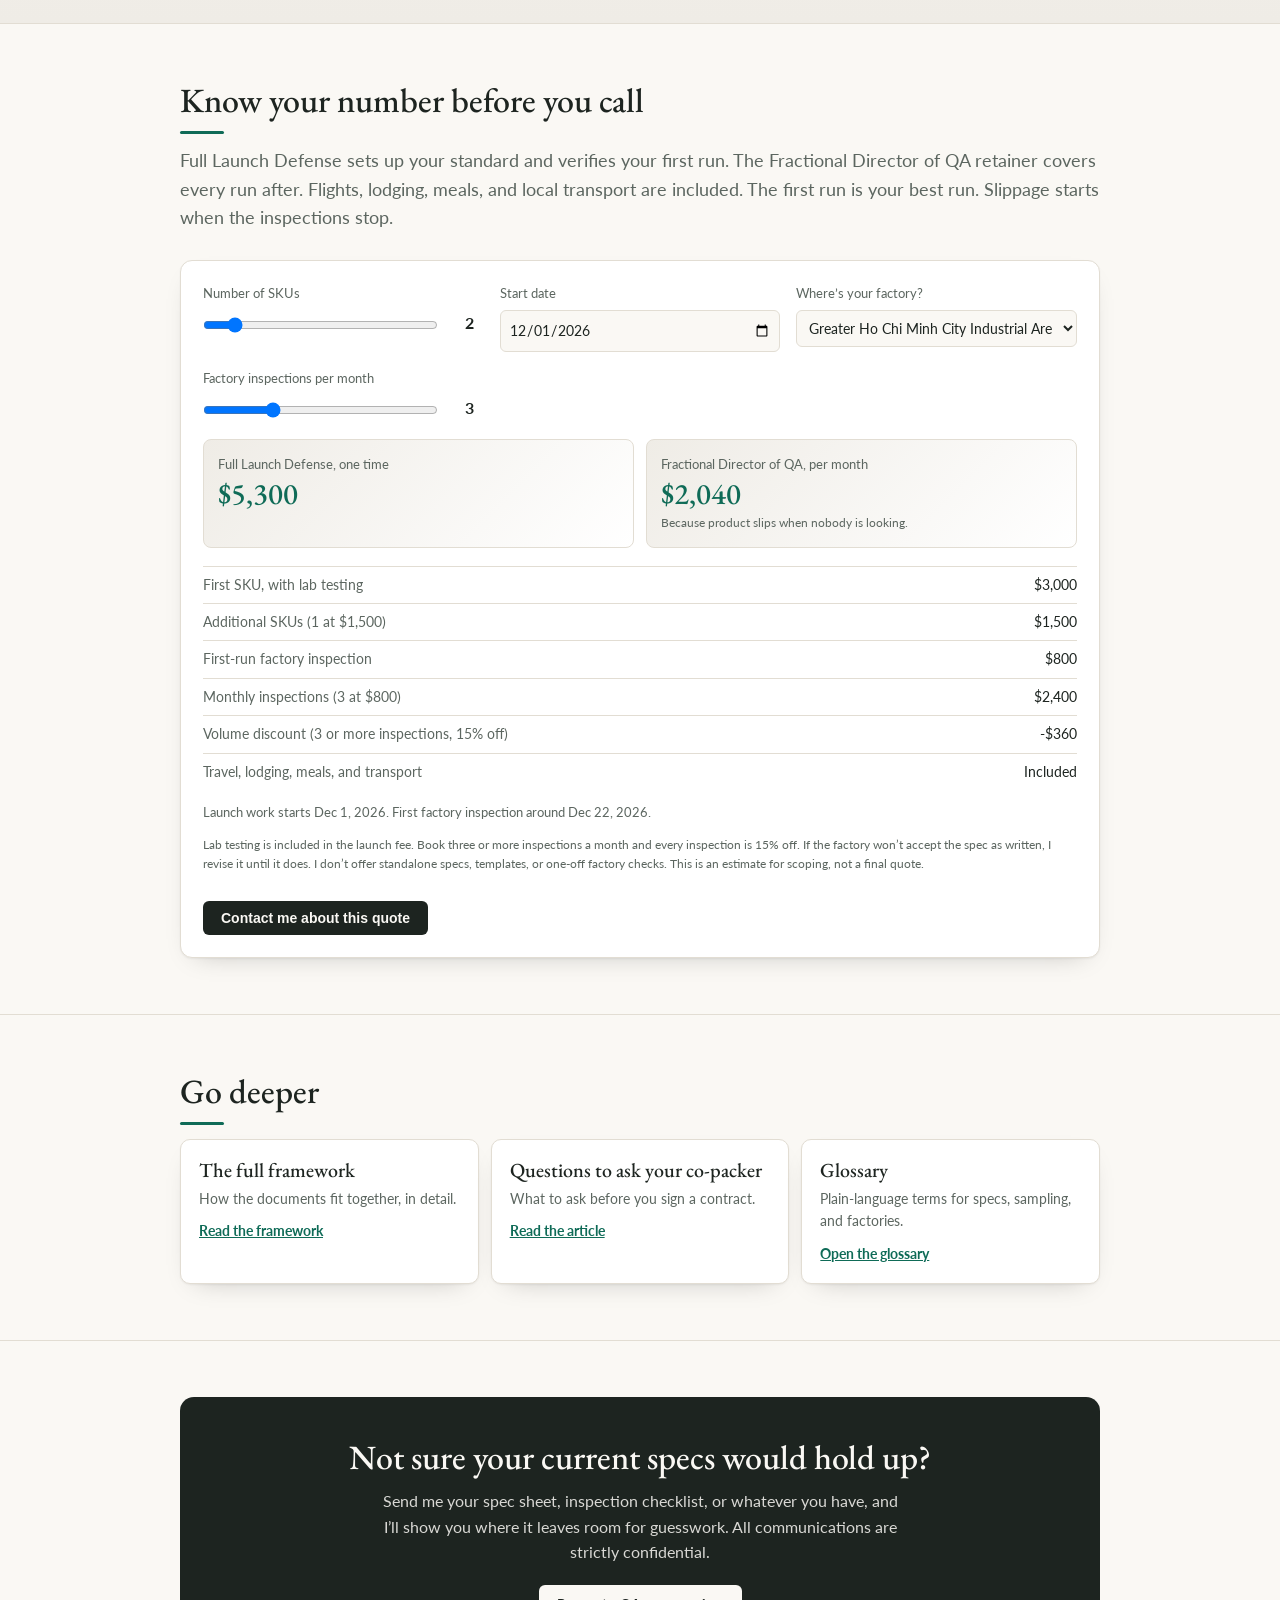
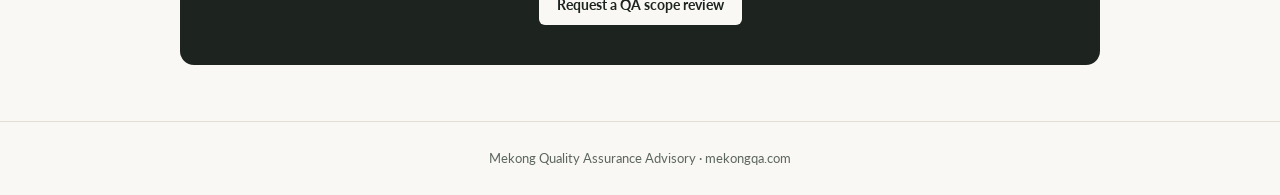
==== commit eb51d1e7: "Update index.html" ====
--- a/index.html
+++ b/index.html
@@ -109,7 +109,7 @@
 </div></section>
 
 <section id="how"><div class="w">
-<div class="pitch"><div><img src="jamie-portrait.jpg" alt="Jamie Gilhen smiling on a lantern-lit street in Southeast Asia" style="width:100%;height:auto;border-radius:10px;display:block;box-shadow:0 12px 30px -16px rgba(0,0,0,.4)"><a class="btn" href="https://www.linkedin.com/in/jamie-gilhen" target="_blank" rel="noopener noreferrer" style="display:block;text-align:center;margin-top:10px">Connect on LinkedIn</a></div><div><p class="kick">Your Fractional Director of QA on the ground</p><p style="font-size:18px">I’m your Fractional Director of QA on the ground in Southeast Asia. I join your team, learn your product inside out, and stay with it run after run. I turn your finished product into a measurable spec, built on international standards for sampling and sensory work. I write the verification framework your lawyer attaches to your Master Agreement, so your contract has teeth. Then I personally test active runs on the factory floor, so you know what’s happening before you release final payment.</p><div class="chips"><span>A measurable spec</span><span>A contract with teeth</span><span>Your eyes on the floor</span><span>Evidence before payment</span></div></div></div>
+<div class="pitch"><div><img src="jamie-portrait.jpg" alt="Jamie Gilhen" style="width:100%;height:auto;border-radius:10px;display:block;box-shadow:0 12px 30px -16px rgba(0,0,0,.4)"><a class="btn" href="https://www.linkedin.com/in/jamie-gilhen" target="_blank" rel="noopener noreferrer" style="display:block;text-align:center;margin-top:10px">Connect on LinkedIn</a></div><div><p class="kick">Your Fractional Director of QA on the ground</p><p style="font-size:18px">I’m your Fractional Director of QA on the ground in Southeast Asia. I join your team, learn your product inside out, and stay with it run after run. I turn your finished product into a measurable spec, built on international standards for sampling and sensory work. I write the verification framework your lawyer attaches to your Master Agreement, so your contract has teeth. Then I personally test active runs on the factory floor, so you know what’s happening before you release final payment.</p><div class="chips"><span>A measurable spec</span><span>A contract with teeth</span><span>Your eyes on the floor</span><span>Evidence before payment</span></div></div></div>
 <div class="sol">
 <div class="two"><div>
 <p class="kick" style="color:var(--te)">The on-the-floor standard</p>
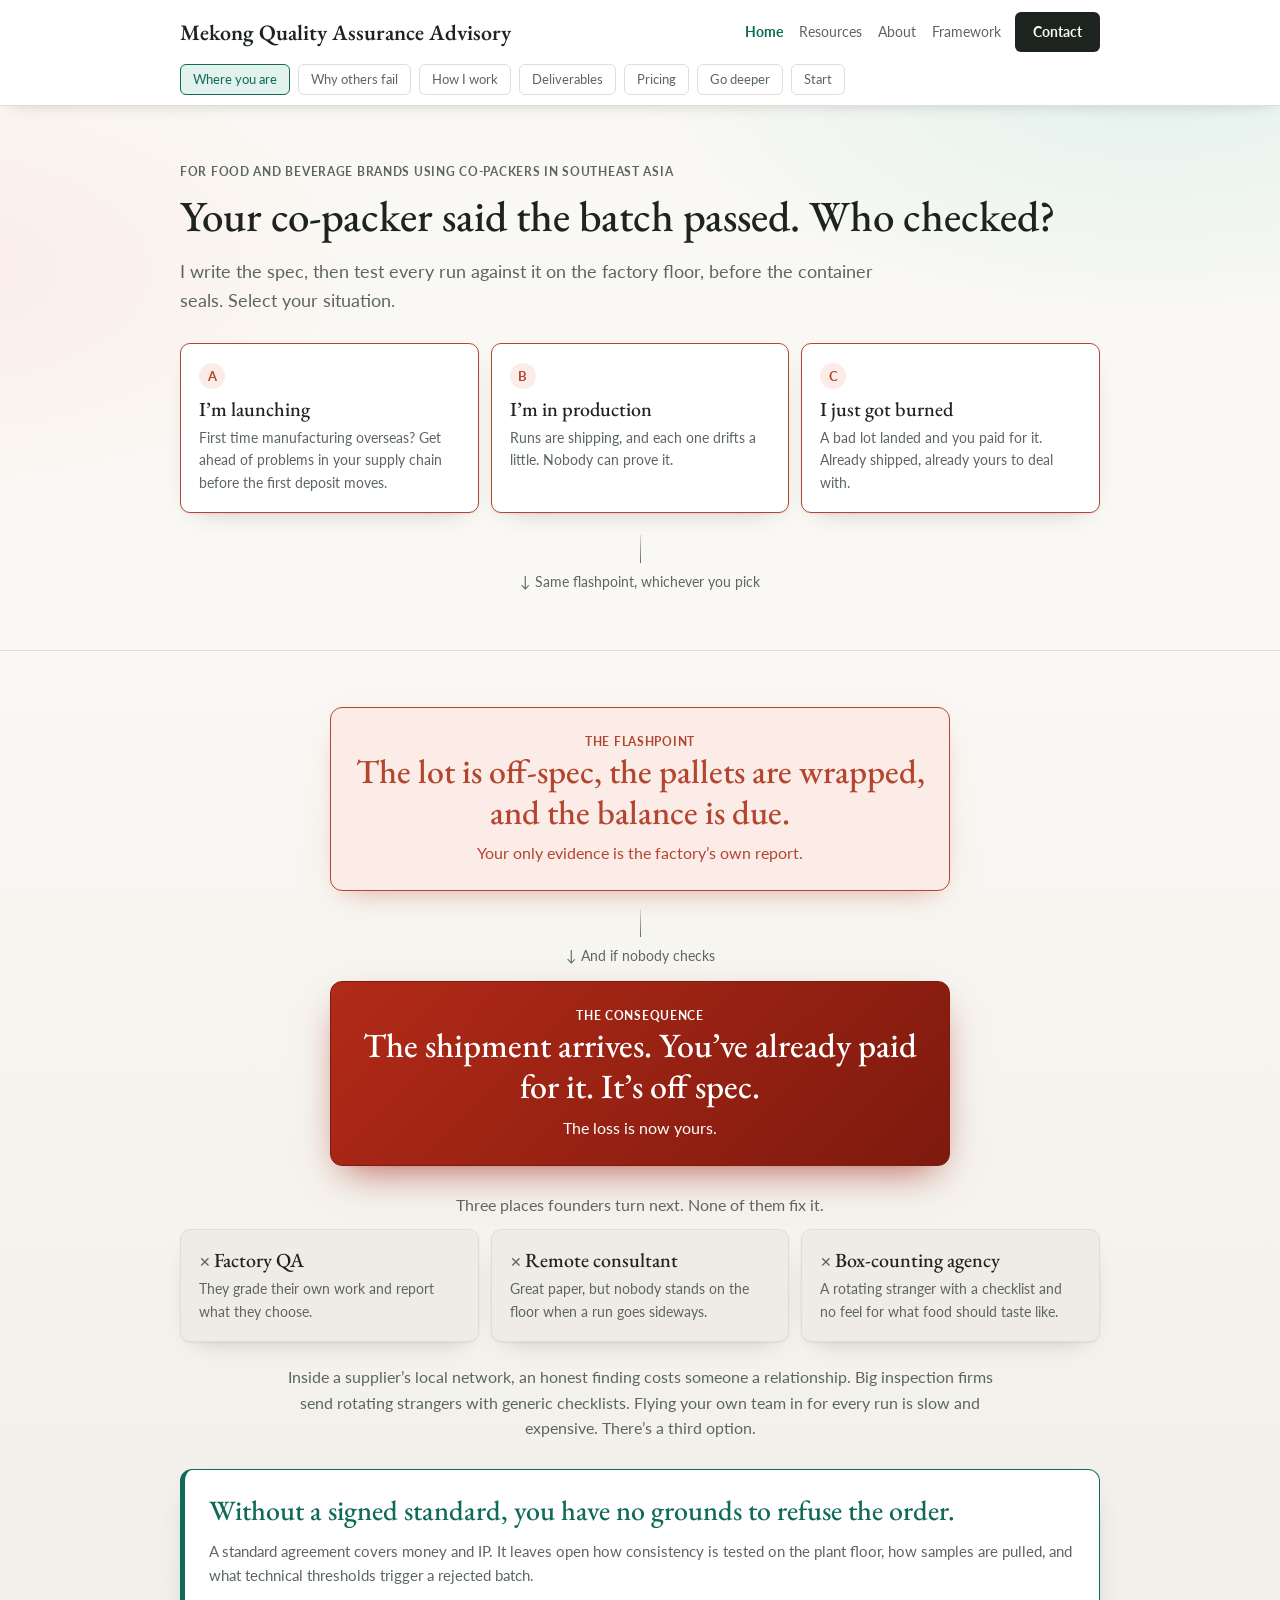
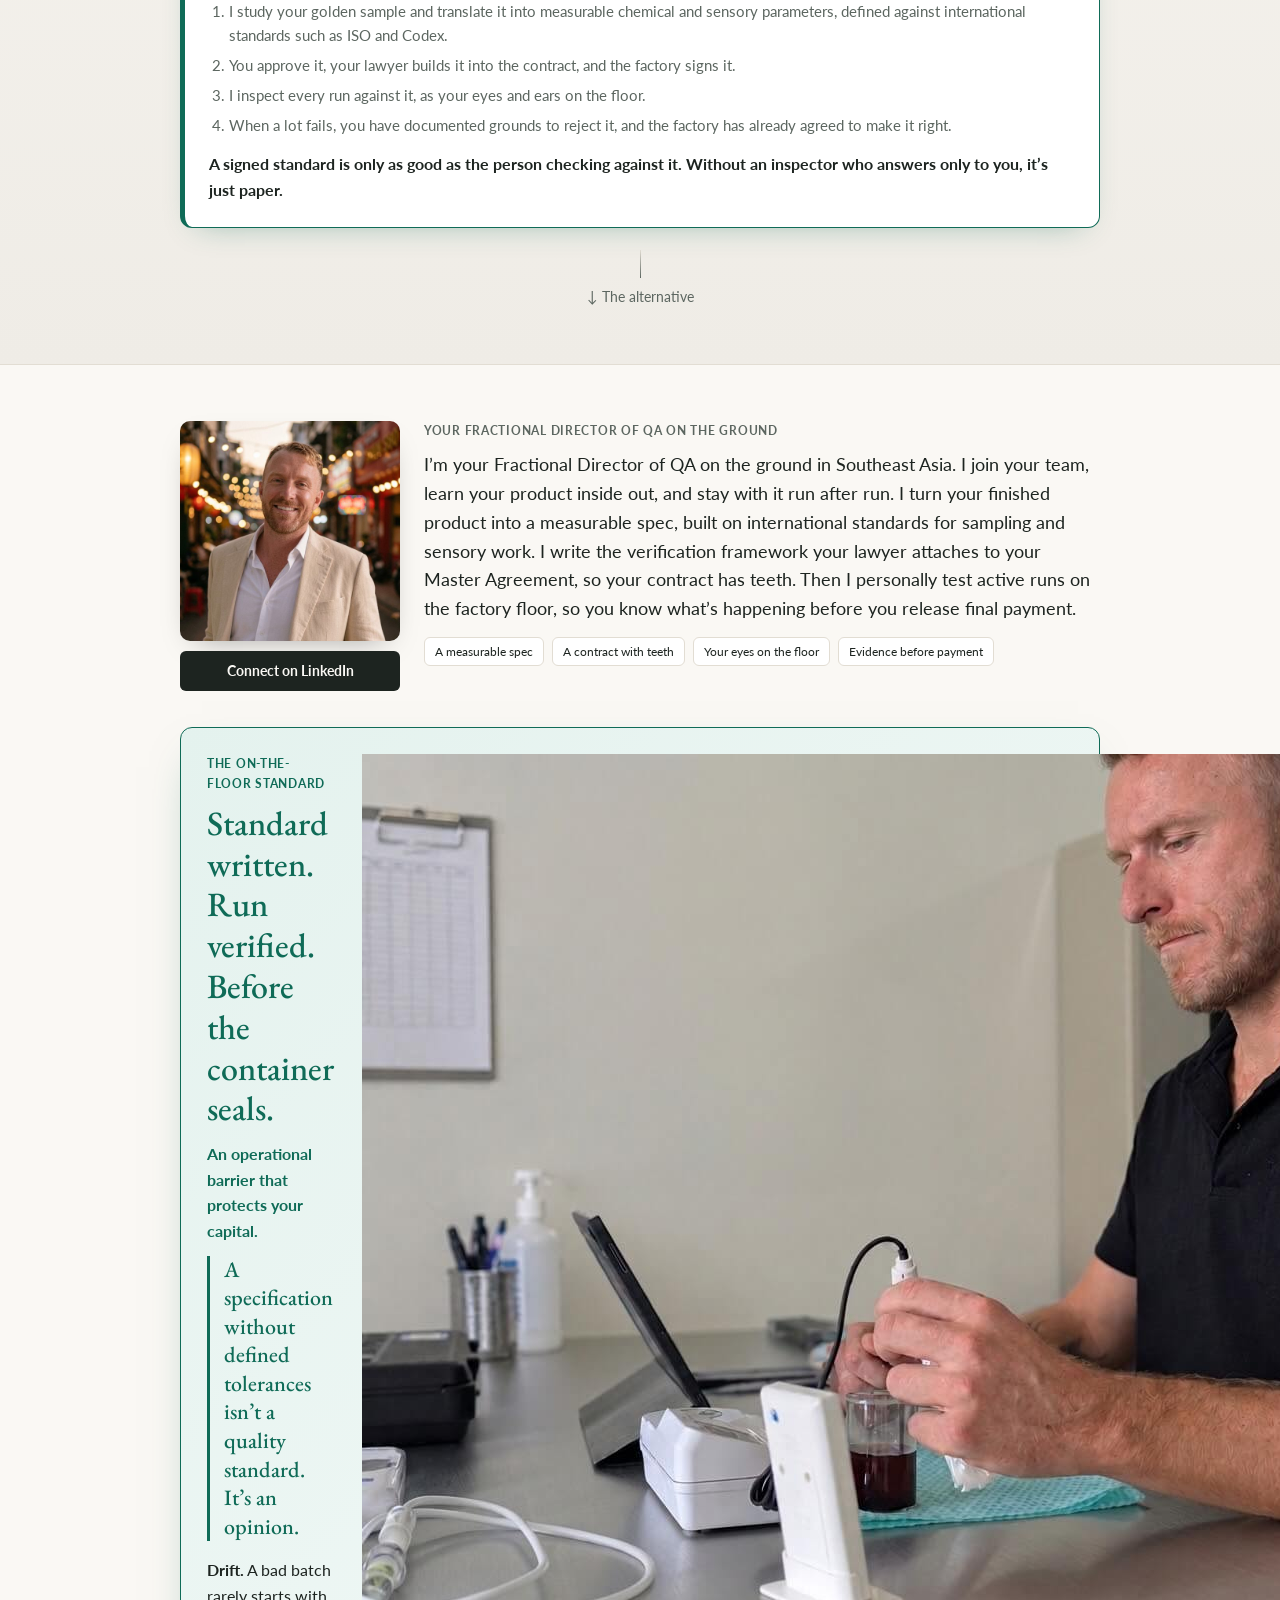
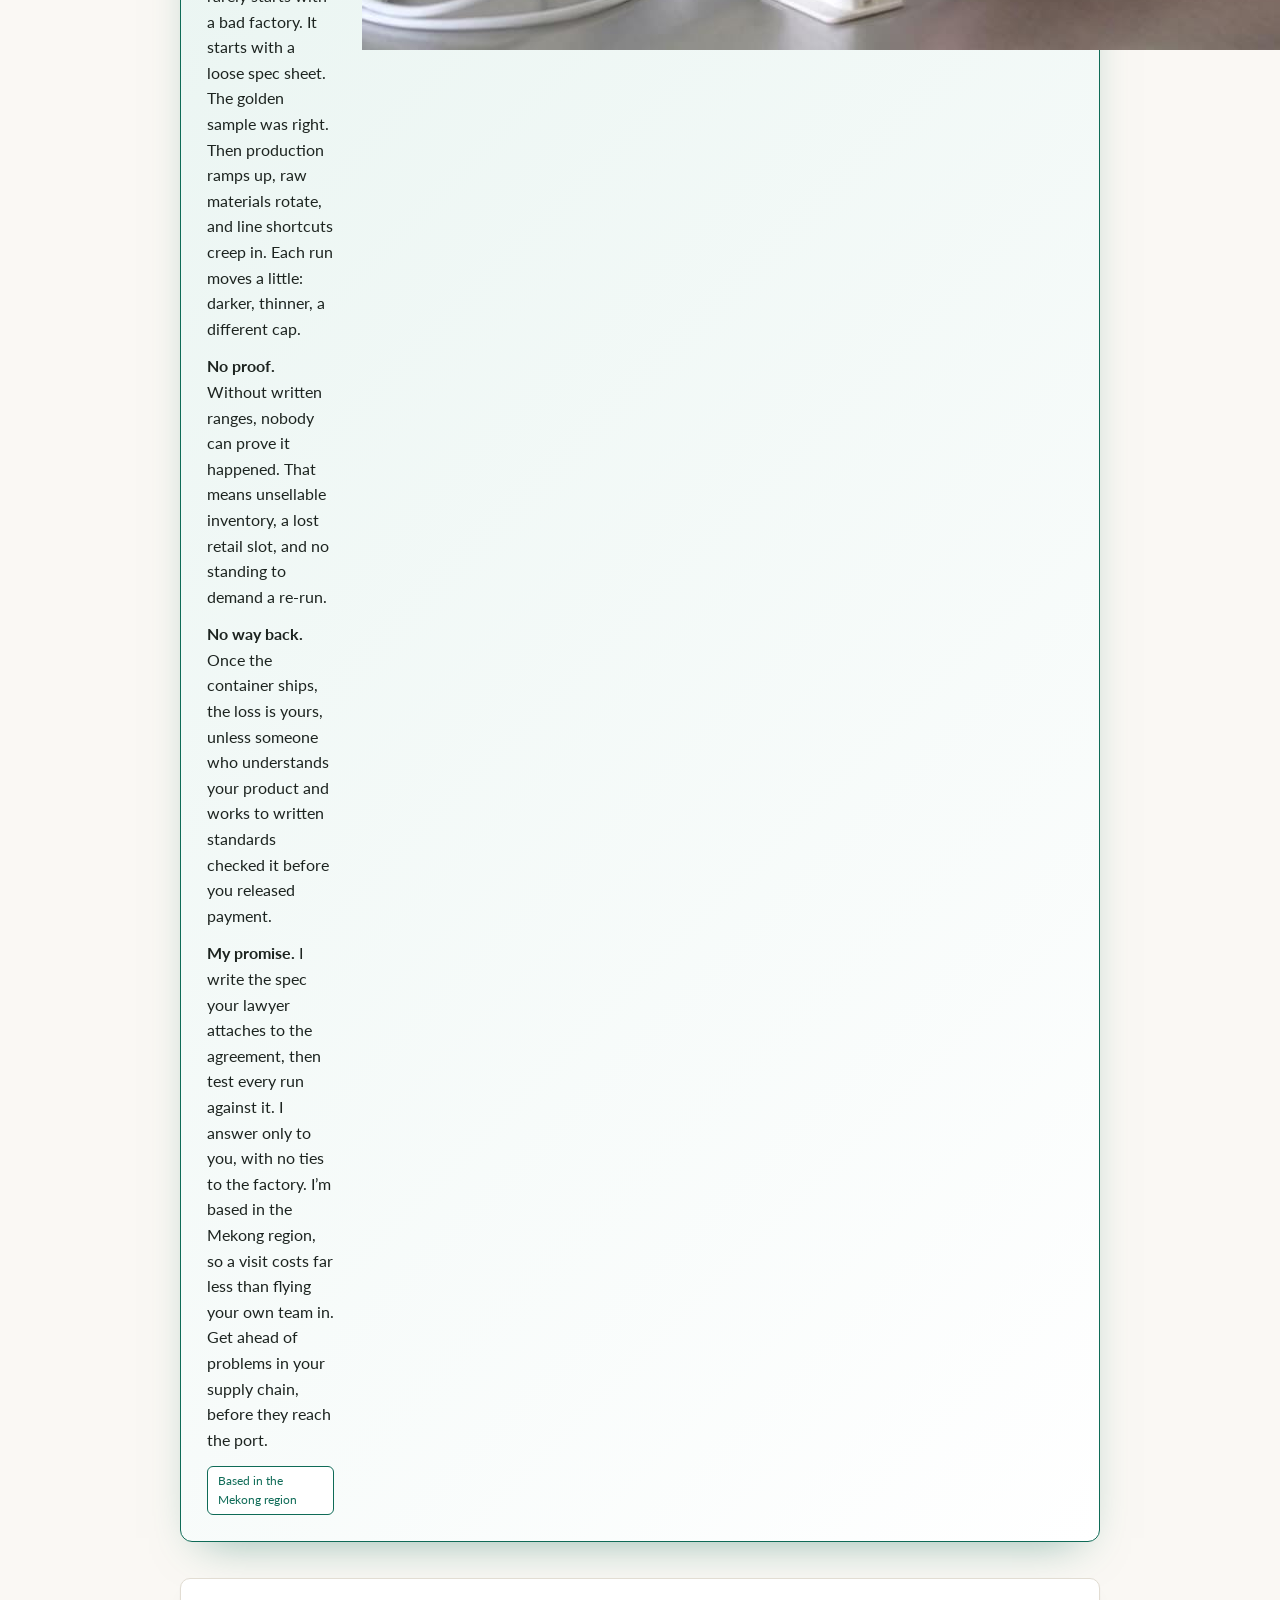
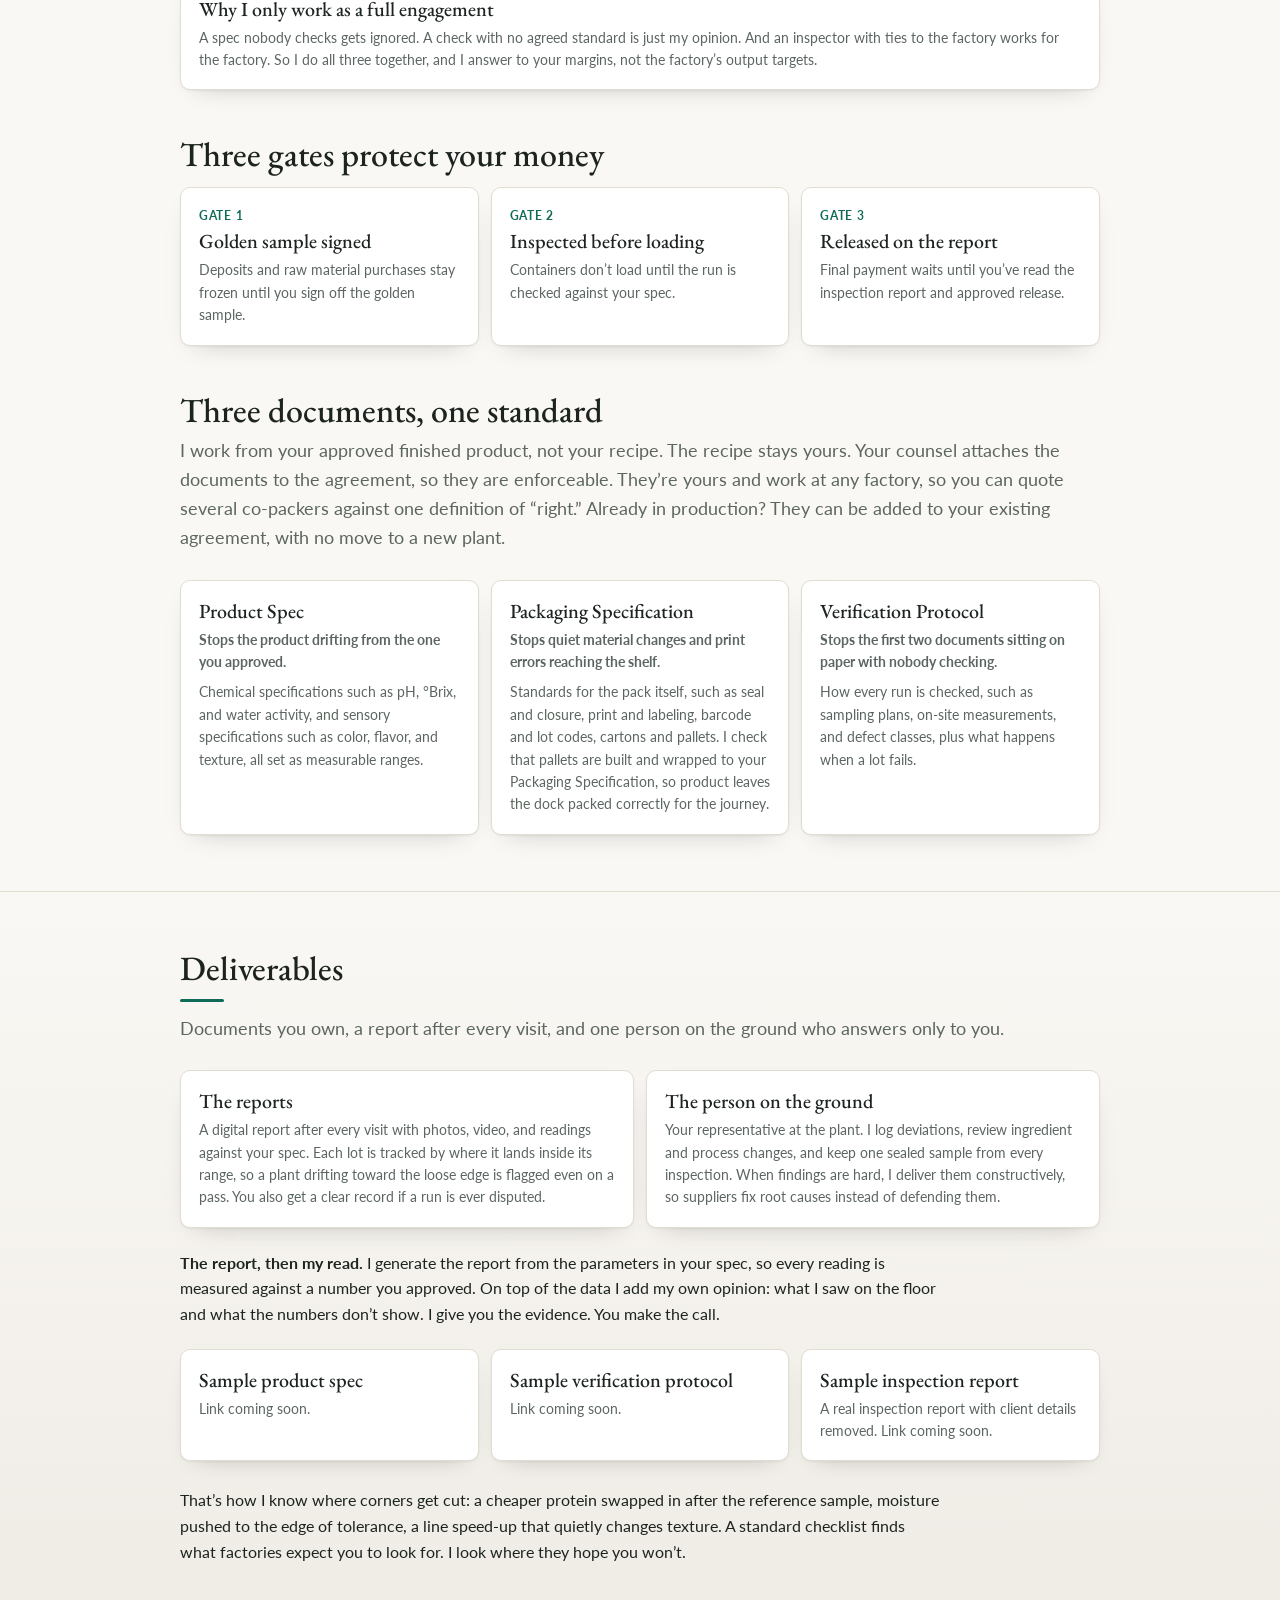
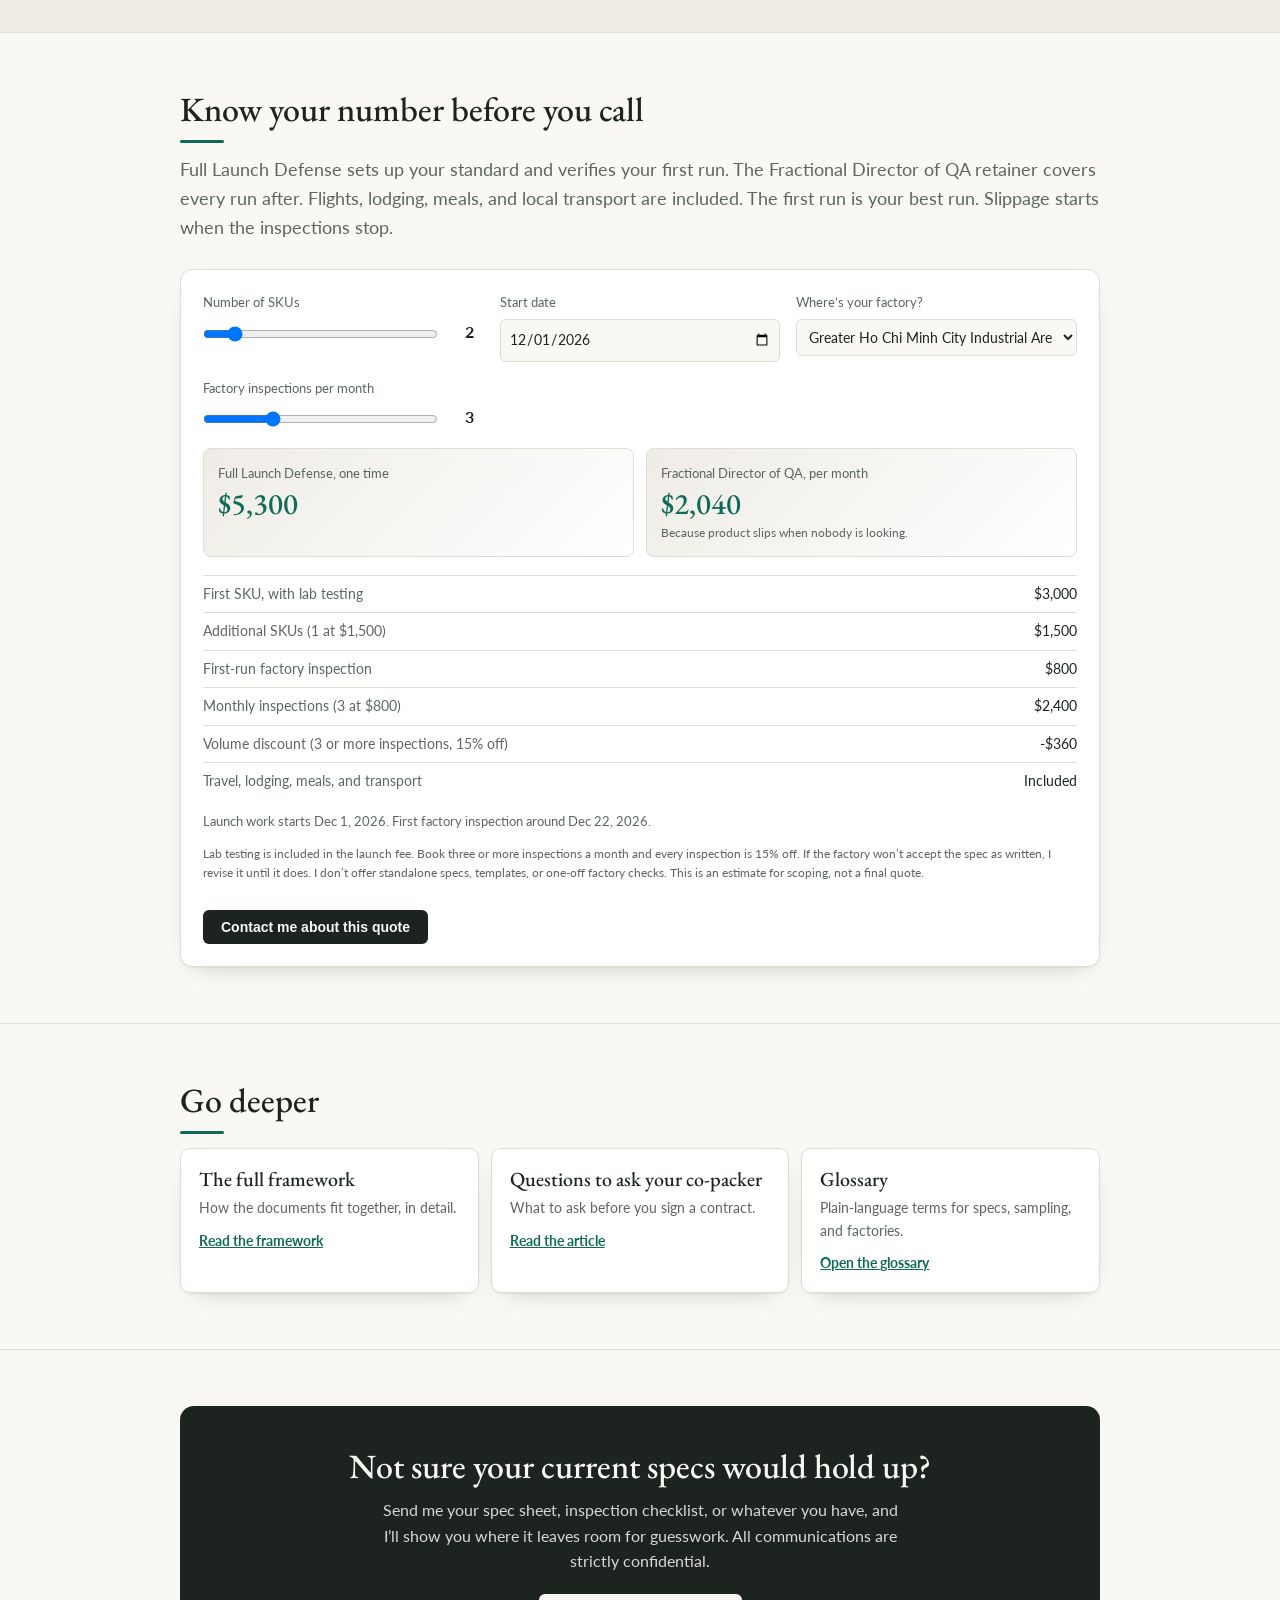
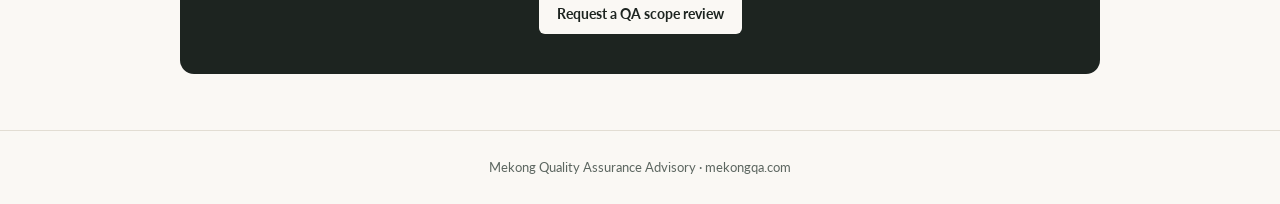
==== commit 46f0be22: "Update index.html" ====
--- a/index.html
+++ b/index.html
@@ -117,9 +117,8 @@
 <p class="quote">A specification without defined tolerances isn’t a quality standard. It’s an opinion.</p><p><b>Drift.</b> A bad batch rarely starts with a bad factory. It starts with a loose spec sheet. The golden sample was right. Then production ramps up, raw materials rotate, and line shortcuts creep in. Each run moves a little: darker, thinner, a different cap.</p><p><b>No proof.</b> Without written ranges, nobody can prove it happened. That means unsellable inventory, a lost retail slot, and no standing to demand a re-run.</p><p><b>No way back.</b> Once the container ships, the loss is yours, unless someone who understands your product and works to written standards checked it before you released payment.</p>
 <p><b>My promise.</b> I write the spec your lawyer attaches to the agreement, then test every run against it. I answer only to you, with no ties to the factory. I’m based in the Mekong region, so a visit costs far less than flying your own team in. Get ahead of problems in your supply chain, before they reach the port.</p>
 <div class="chips"><span>Based in the Mekong region</span></div>
-</div><div>
-<img src="jamie-yacht.jpg" alt="Jamie in chef whites and an apron on a superyacht deck in front of a tall green peak in Saint Lucia" style="width:80%;height:auto;border-radius:10px;display:block;box-shadow:0 8px 20px -14px rgba(0,0,0,.4)"><p class="cap">Culinary judgment</p><p class="cred1">Nearly two decades in high-end restaurants and private chef roles, with a diploma from the Culinary Institute of Canada and Red Seal chef certification.</p><div class="ph" style="width:80%">Photo: instrument kit on the table</div><p class="cap">Technical measurement</p><p class="cred1">Certified in HACCP, GMP, ISO 22000, and FSSC 22000, working to ISO 2859-1 sampling and ISO 5492 sensory standards, and testing with my own professional-grade kit of refractometer, pH meter, water activity meter, and Bostwick consistometer.</p><p><a class="more" href="about.html" target="_blank" rel="noopener">Read more about me &rarr;</a></p>
-</div></div></div>
+</div><img src="1794025322102.jpg" alt="QA consulting process">
+</div></div>
 
 <div class="card" style="margin-top:36px"><h3>Why I only work as a full engagement</h3><p>A spec nobody checks gets ignored. A check with no agreed standard is just my opinion. And an inspector with ties to the factory works for the factory. So I do all three together, and I answer to your margins, not the factory’s output targets.</p></div><h2 style="margin:44px 0 12px">Three gates protect your money</h2><div class="grid"><div class="card gate"><b>Gate 1</b><h3>Golden sample signed</h3><p>Deposits and raw material purchases stay frozen until you sign off the golden sample.</p></div><div class="card gate"><b>Gate 2</b><h3>Inspected before loading</h3><p>Containers don’t load until the run is checked against your spec.</p></div><div class="card gate"><b>Gate 3</b><h3>Released on the report</h3><p>Final payment waits until you’ve read the inspection report and approved release.</p></div></div><h2 style="margin:44px 0 6px">Three documents, one standard</h2>
 <p class="lede" style="margin-top:0">I work from your approved finished product, not your recipe. The recipe stays yours. Your counsel attaches the documents to the agreement, so they are enforceable. They’re yours and work at any factory, so you can quote several co-packers against one definition of “right.” Already in production? They can be added to your existing agreement, with no move to a new plant.</p>
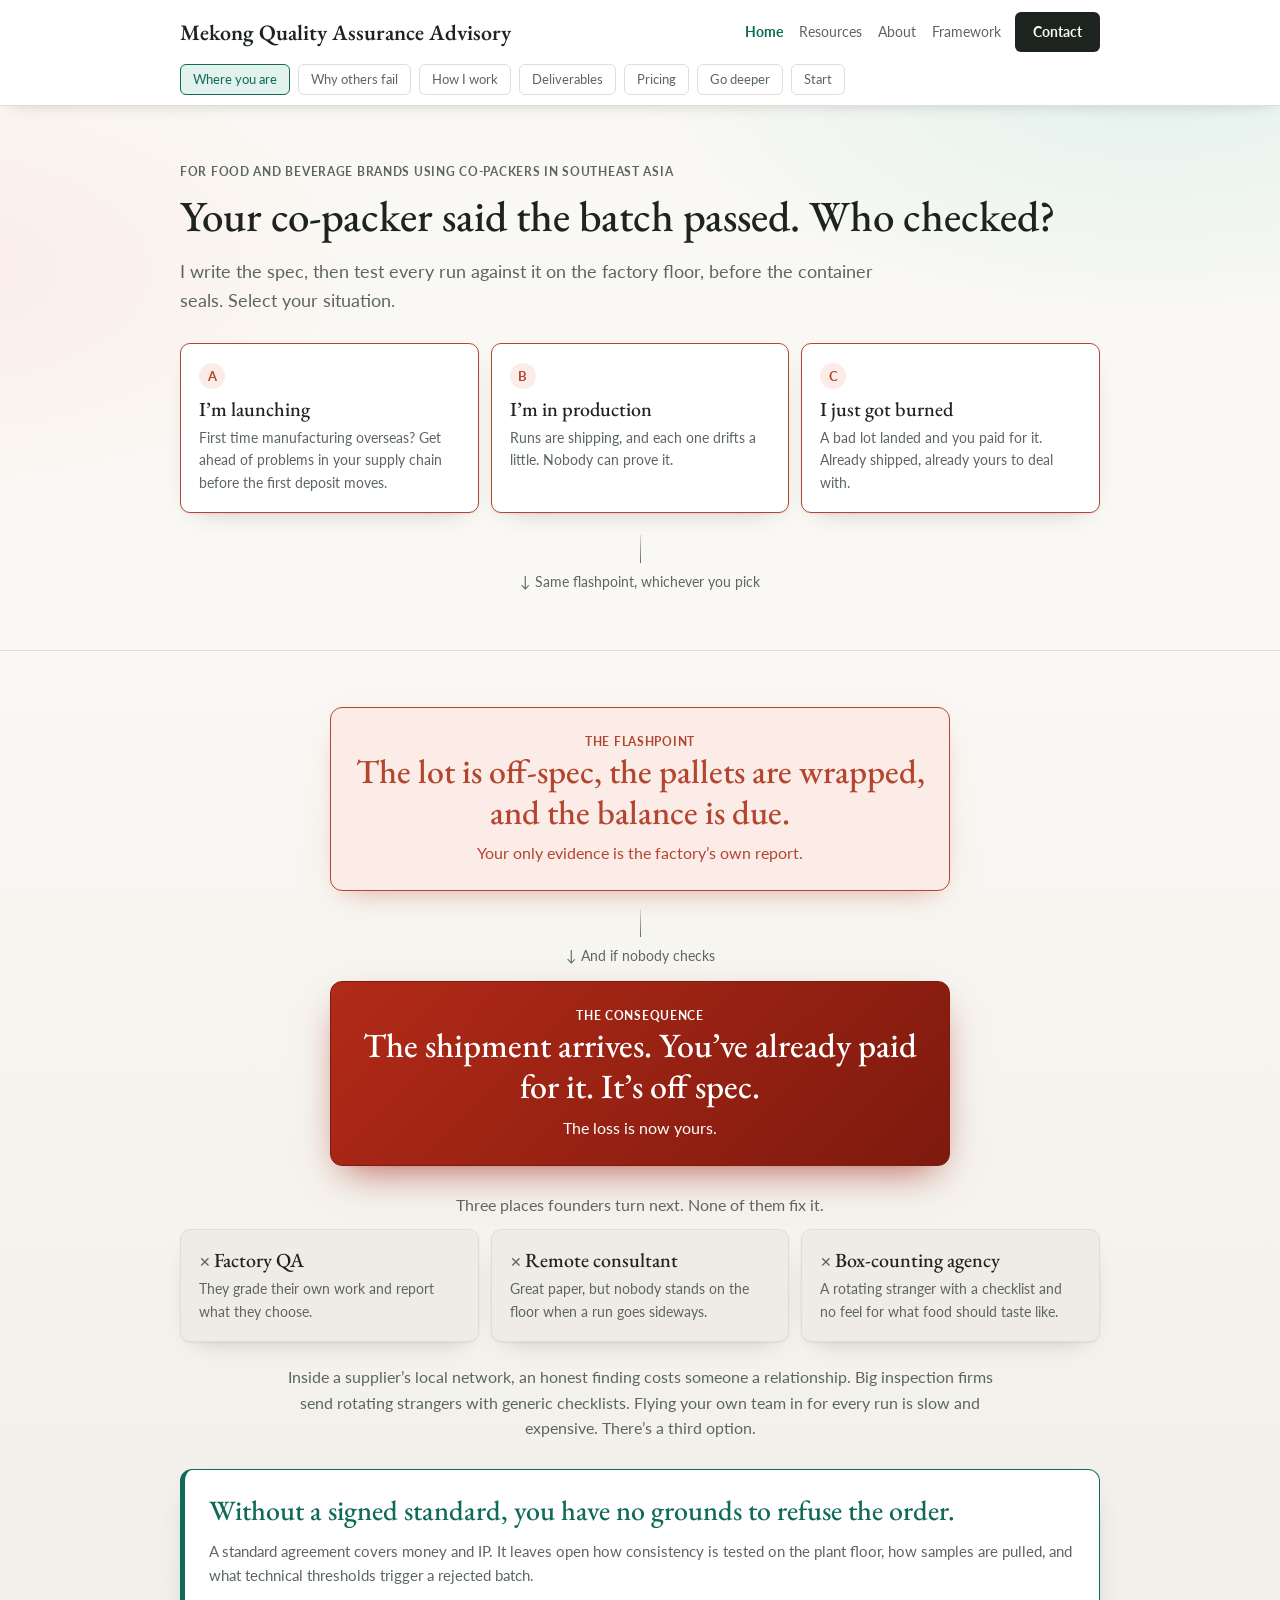
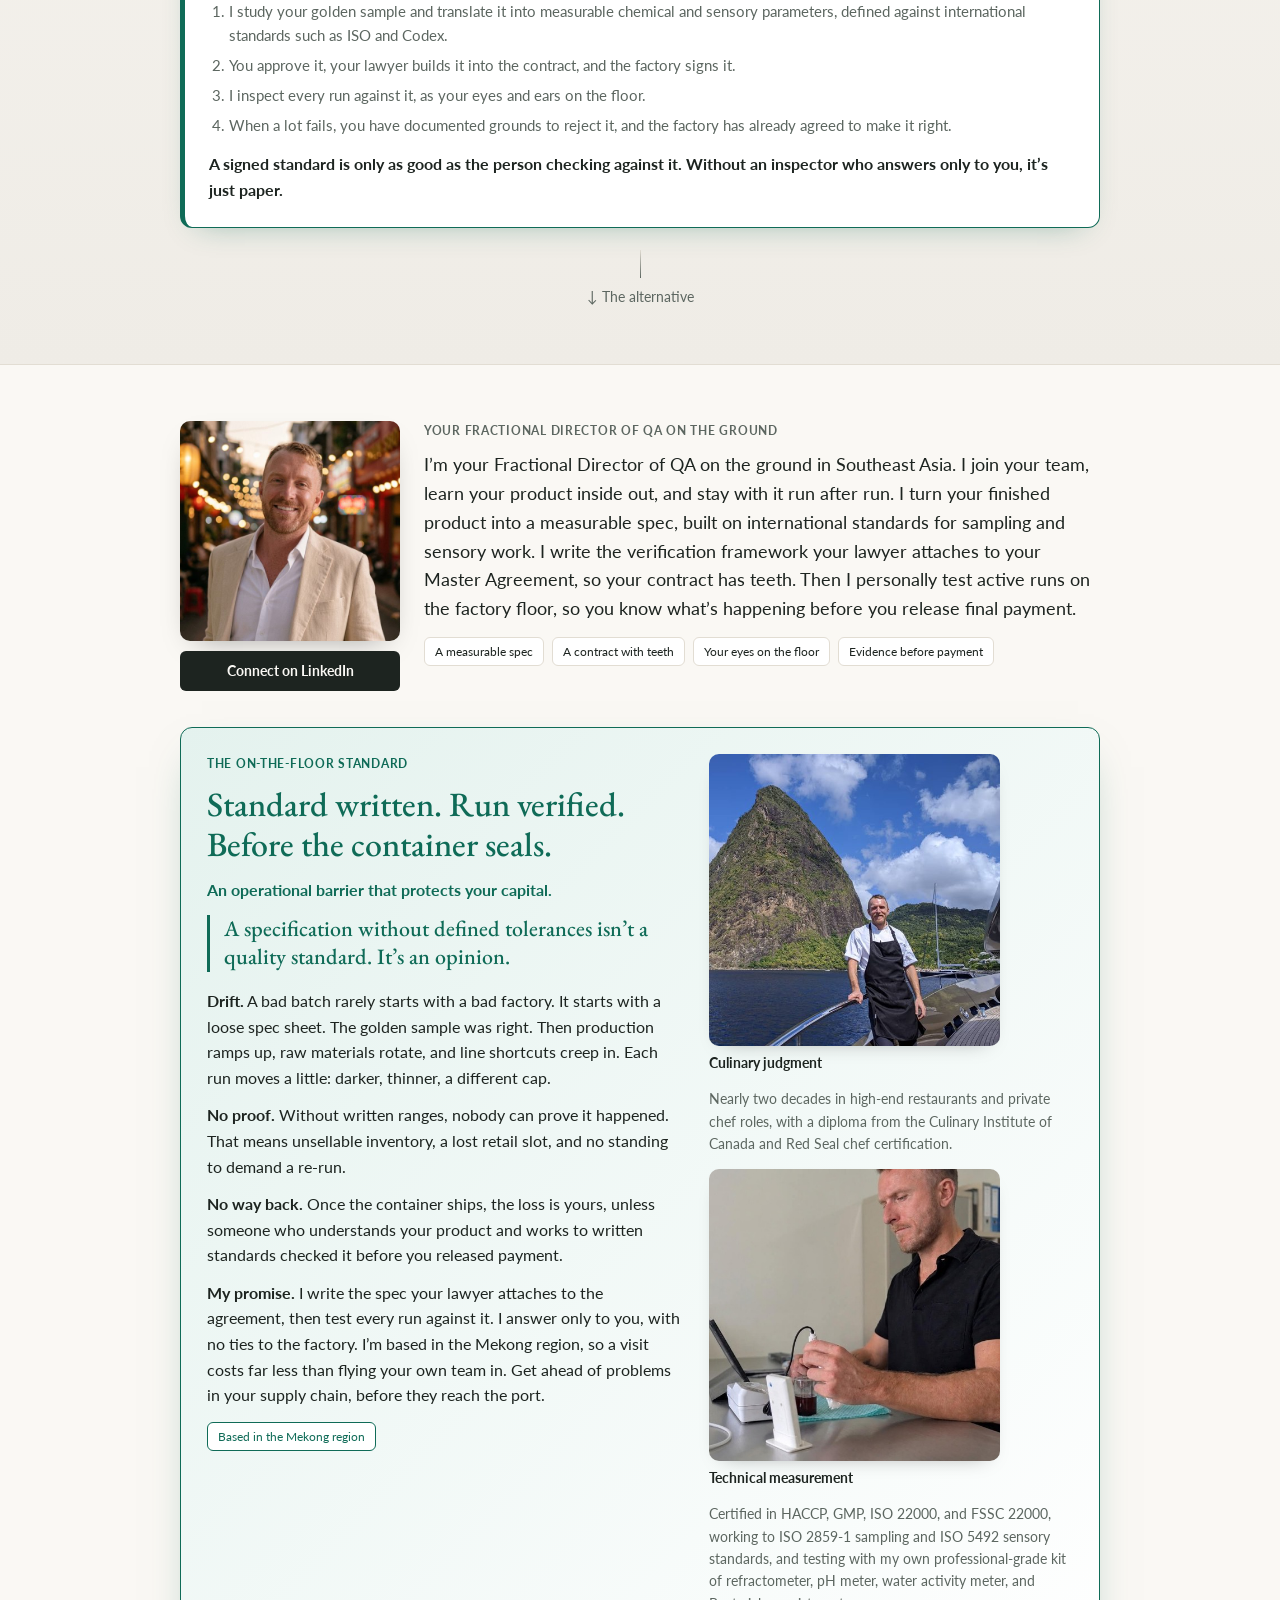
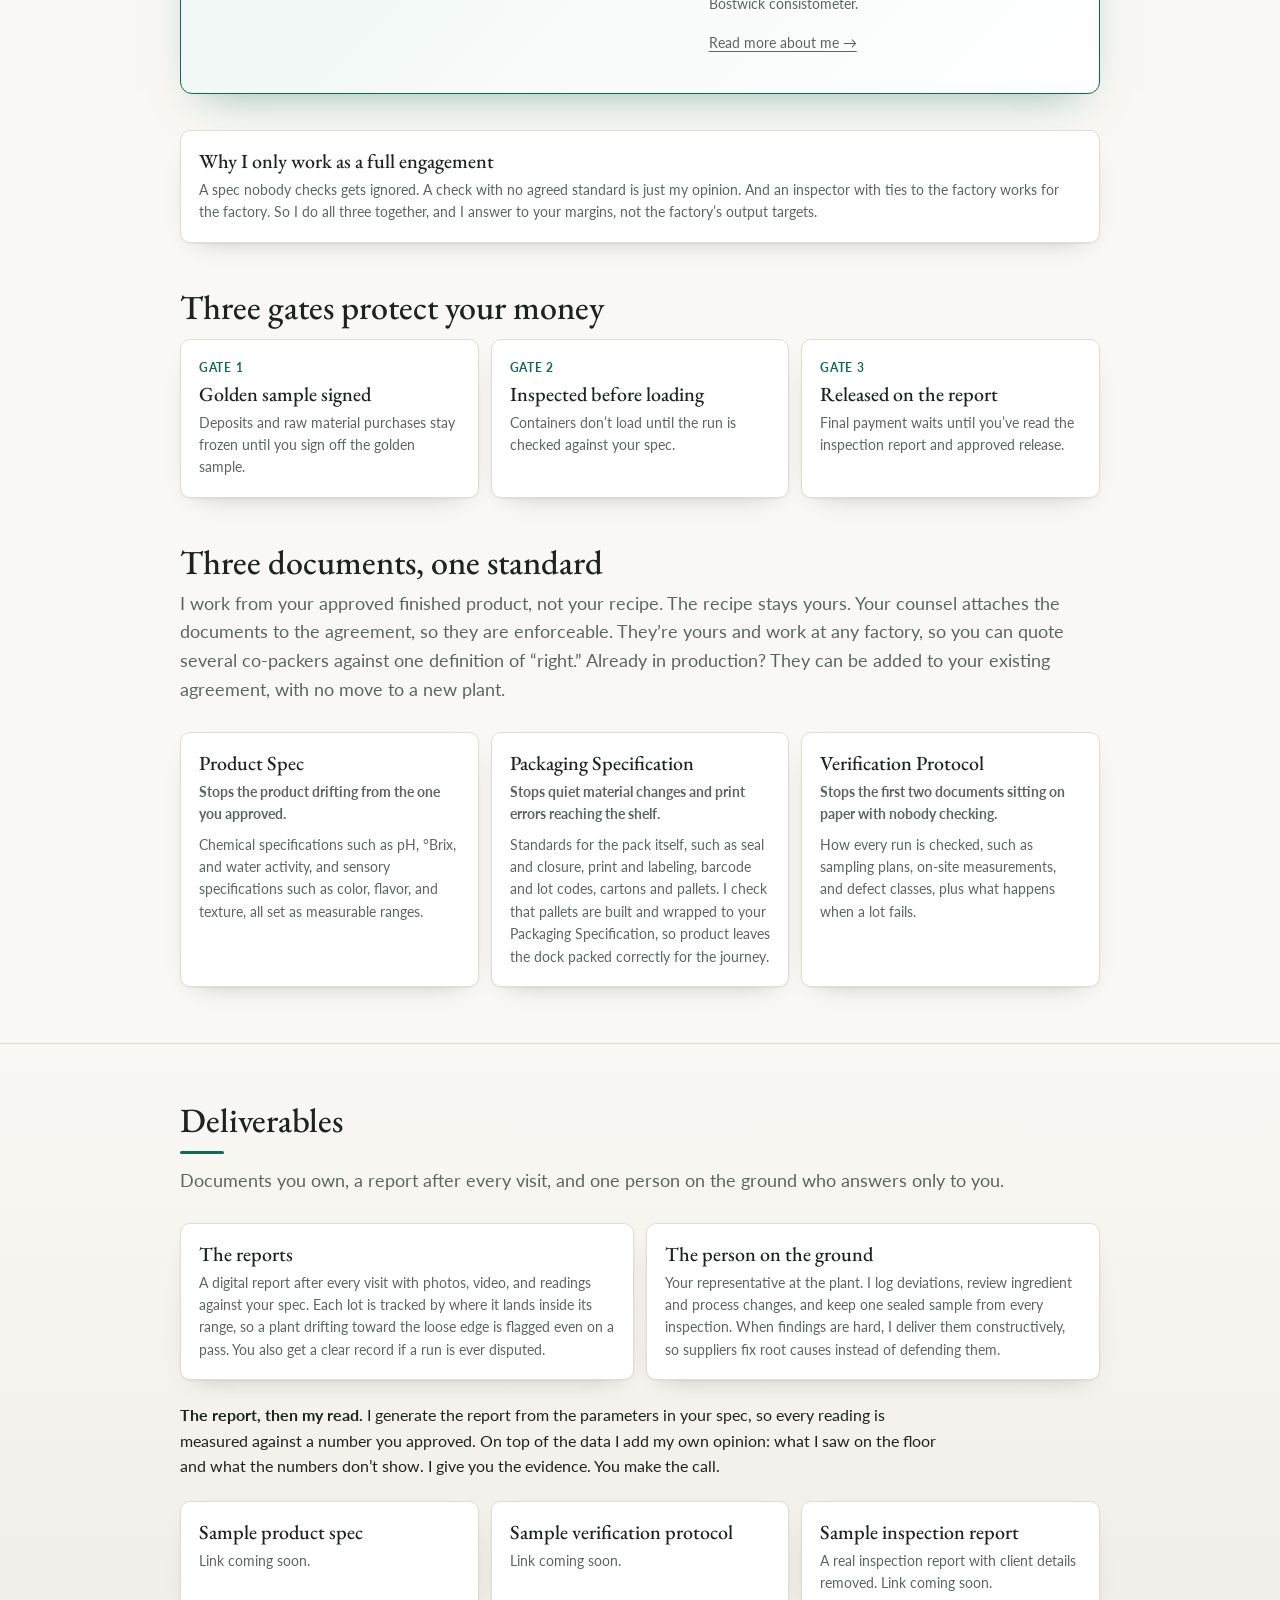
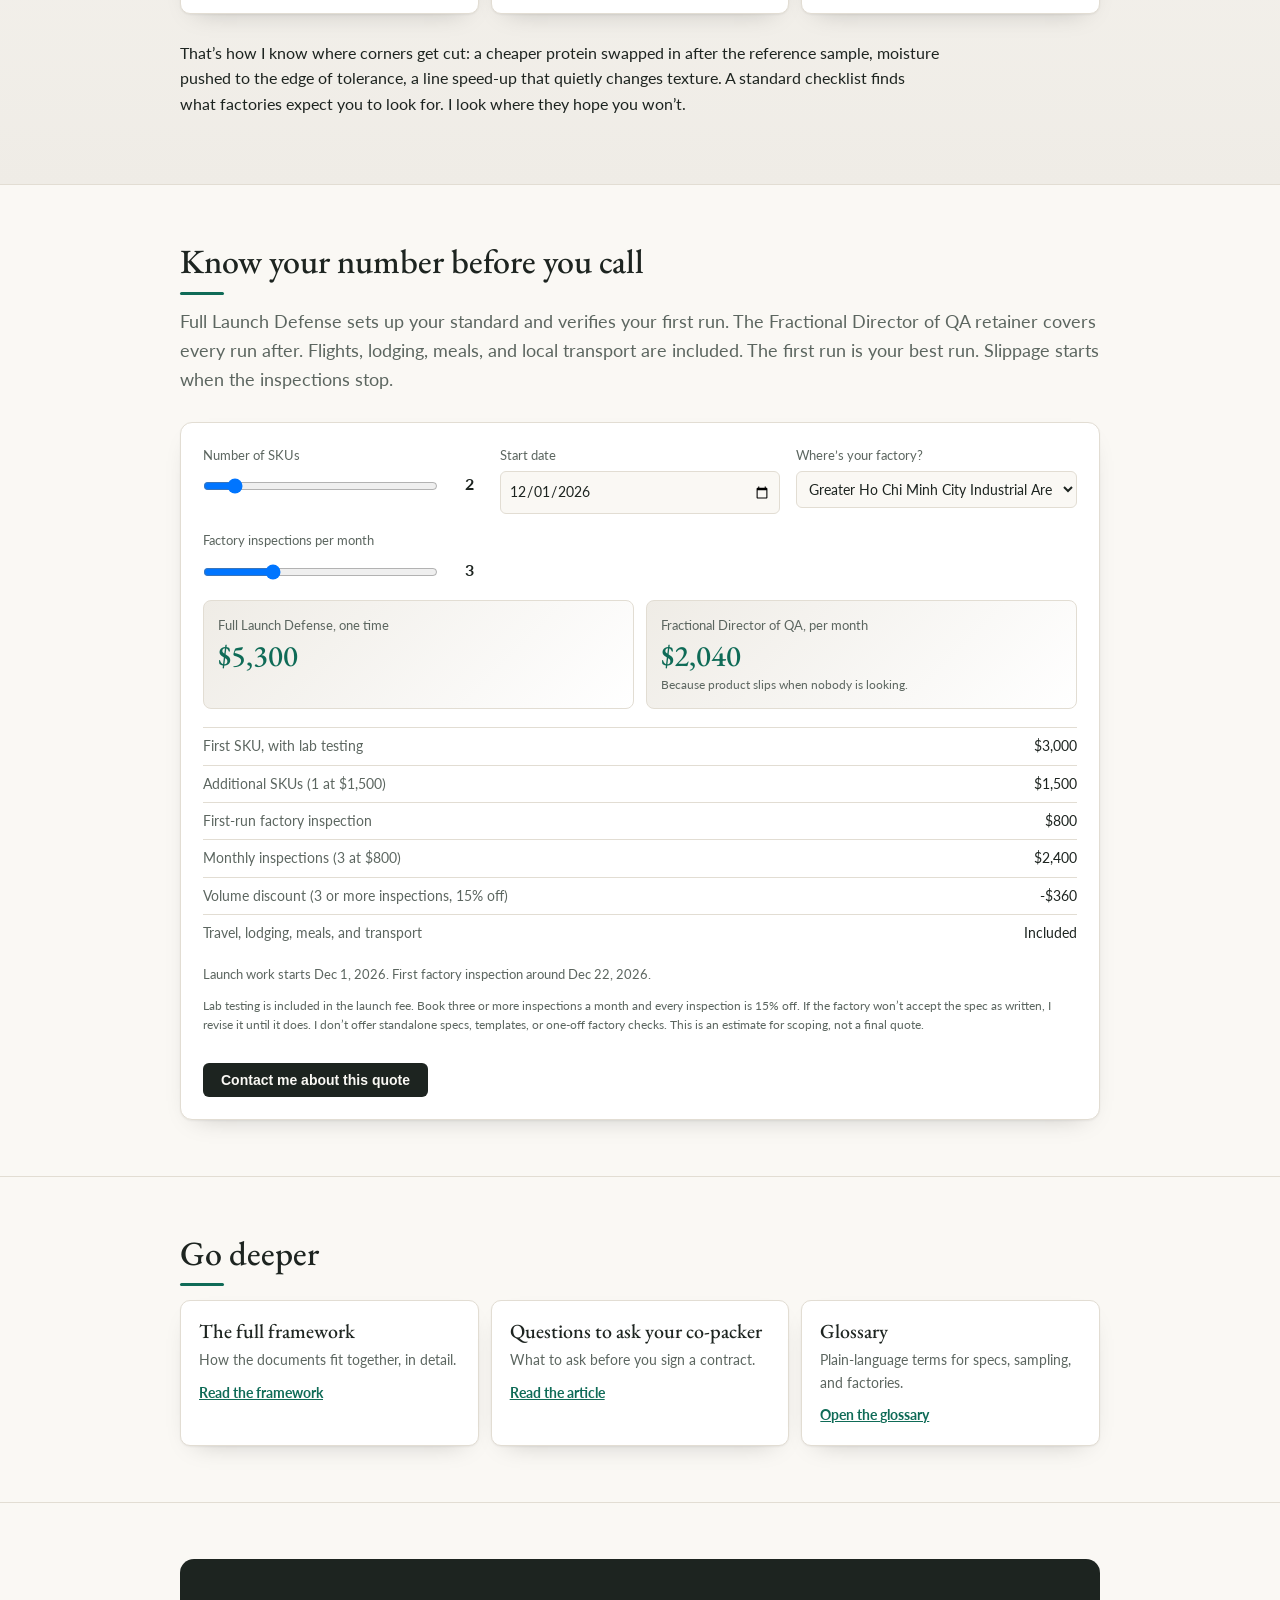
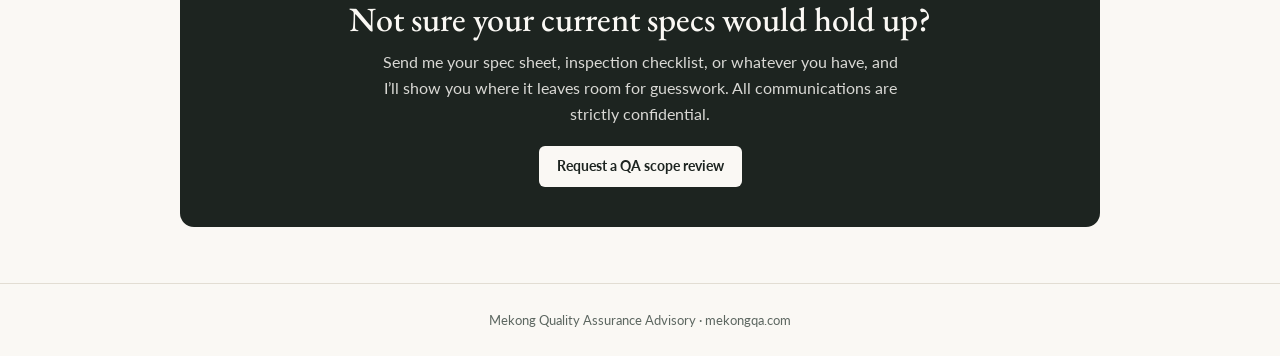
==== commit 0b25e46d: "Update index.html" ====
--- a/index.html
+++ b/index.html
@@ -117,7 +117,10 @@
 <p class="quote">A specification without defined tolerances isn’t a quality standard. It’s an opinion.</p><p><b>Drift.</b> A bad batch rarely starts with a bad factory. It starts with a loose spec sheet. The golden sample was right. Then production ramps up, raw materials rotate, and line shortcuts creep in. Each run moves a little: darker, thinner, a different cap.</p><p><b>No proof.</b> Without written ranges, nobody can prove it happened. That means unsellable inventory, a lost retail slot, and no standing to demand a re-run.</p><p><b>No way back.</b> Once the container ships, the loss is yours, unless someone who understands your product and works to written standards checked it before you released payment.</p>
 <p><b>My promise.</b> I write the spec your lawyer attaches to the agreement, then test every run against it. I answer only to you, with no ties to the factory. I’m based in the Mekong region, so a visit costs far less than flying your own team in. Get ahead of problems in your supply chain, before they reach the port.</p>
 <div class="chips"><span>Based in the Mekong region</span></div>
-</div><img src="1794025322102.jpg" alt="QA consulting process">
+</div><div>
+<img src="jamie-yacht.jpg" alt="Jamie on yacht" style="width:80%;height:auto;border-radius:10px;display:block;box-shadow:0 8px 20px -14px rgba(0,0,0,.4)"><p class="cap">Culinary judgment</p><p class="cred1">Nearly two decades in high-end restaurants and private chef roles, with a diploma from the Culinary Institute of Canada and Red Seal chef certification.</p><img src="1794025322102.jpg" alt="QA verification process" style="width:80%;height:auto;border-radius:10px;display:block;box-shadow:0 8px 20px -14px rgba(0,0,0,.4)"><p class="cap">Technical measurement</p><p class="cred1">Certified in HACCP, GMP, ISO 22000, and FSSC 22000, working to ISO 2859-1 sampling and ISO 5492 sensory standards, and testing with my own professional-grade kit of refractometer, pH meter, water activity meter, and Bostwick consistometer.</p><p><a class="more" href="about.html" target="_blank" rel="noopener">Read more about me &rarr;</a></p>
+</div>
+
 </div></div>
 
 <div class="card" style="margin-top:36px"><h3>Why I only work as a full engagement</h3><p>A spec nobody checks gets ignored. A check with no agreed standard is just my opinion. And an inspector with ties to the factory works for the factory. So I do all three together, and I answer to your margins, not the factory’s output targets.</p></div><h2 style="margin:44px 0 12px">Three gates protect your money</h2><div class="grid"><div class="card gate"><b>Gate 1</b><h3>Golden sample signed</h3><p>Deposits and raw material purchases stay frozen until you sign off the golden sample.</p></div><div class="card gate"><b>Gate 2</b><h3>Inspected before loading</h3><p>Containers don’t load until the run is checked against your spec.</p></div><div class="card gate"><b>Gate 3</b><h3>Released on the report</h3><p>Final payment waits until you’ve read the inspection report and approved release.</p></div></div><h2 style="margin:44px 0 6px">Three documents, one standard</h2>
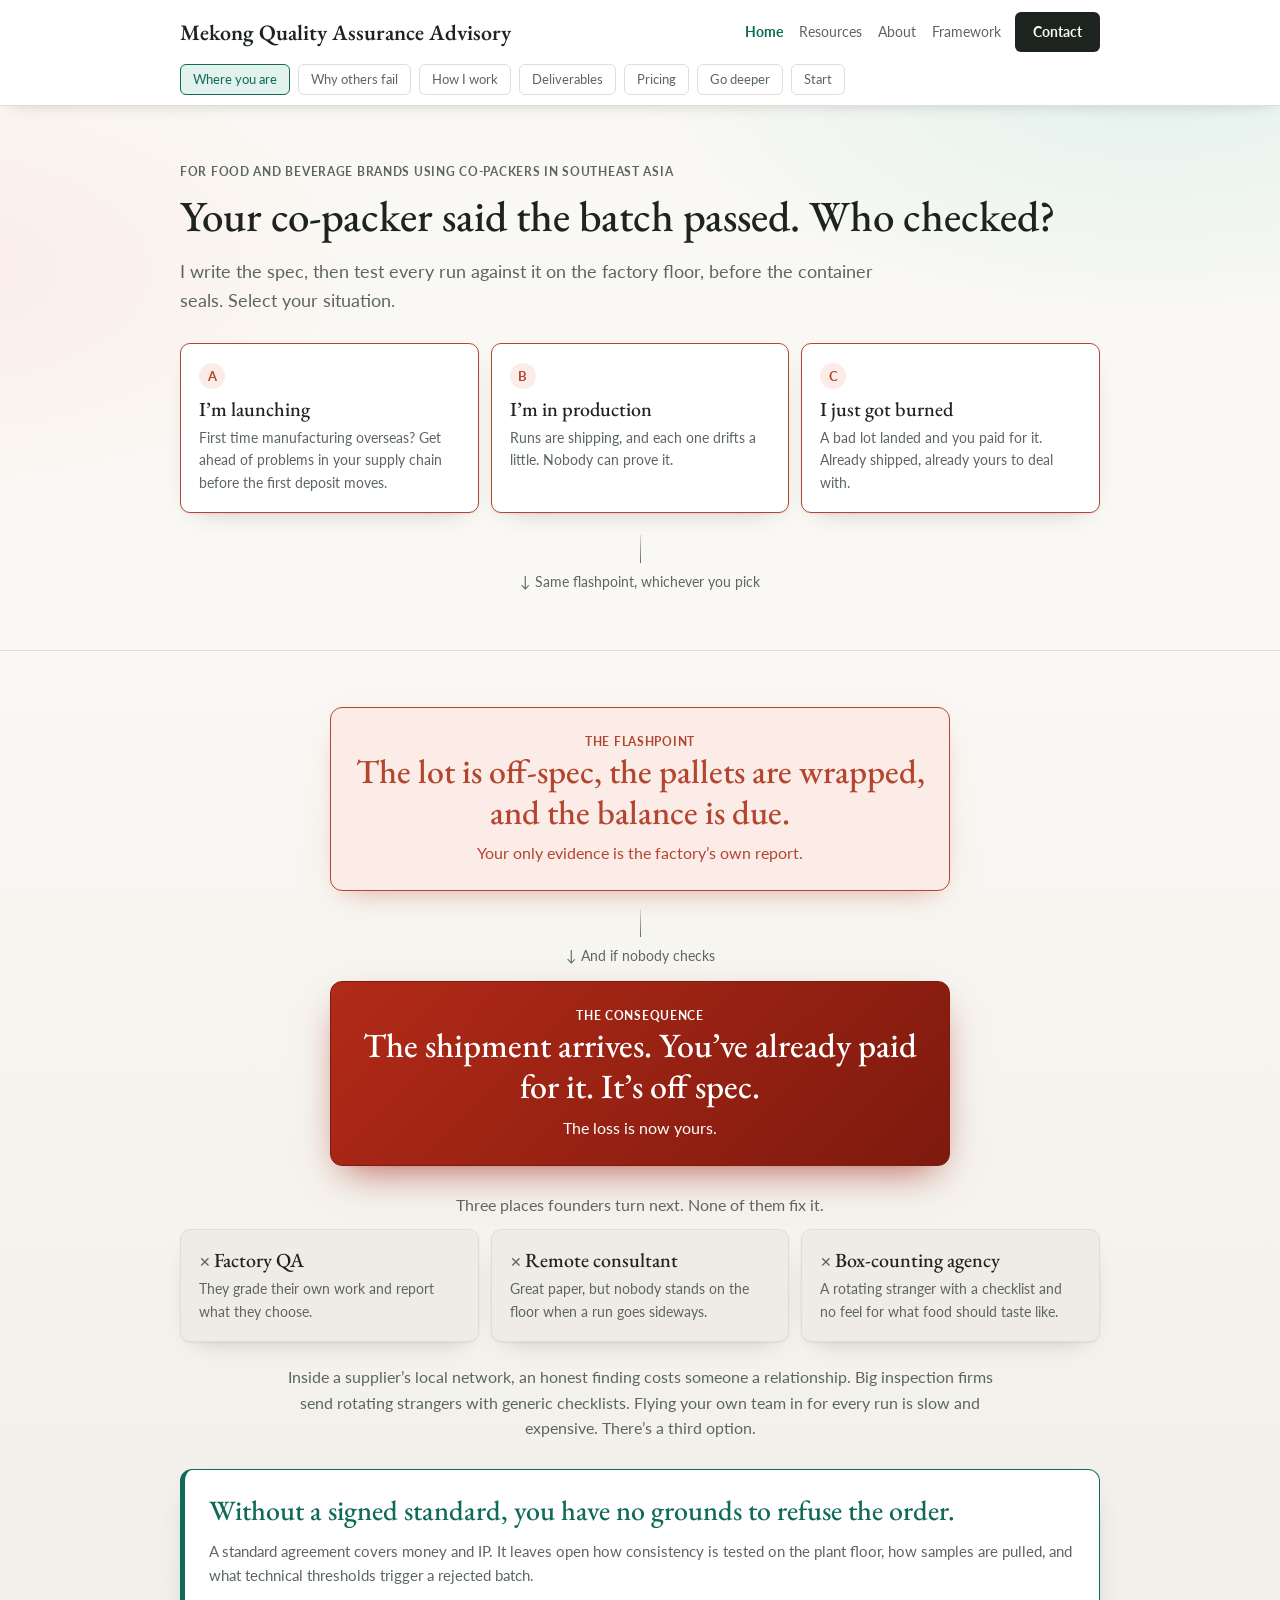
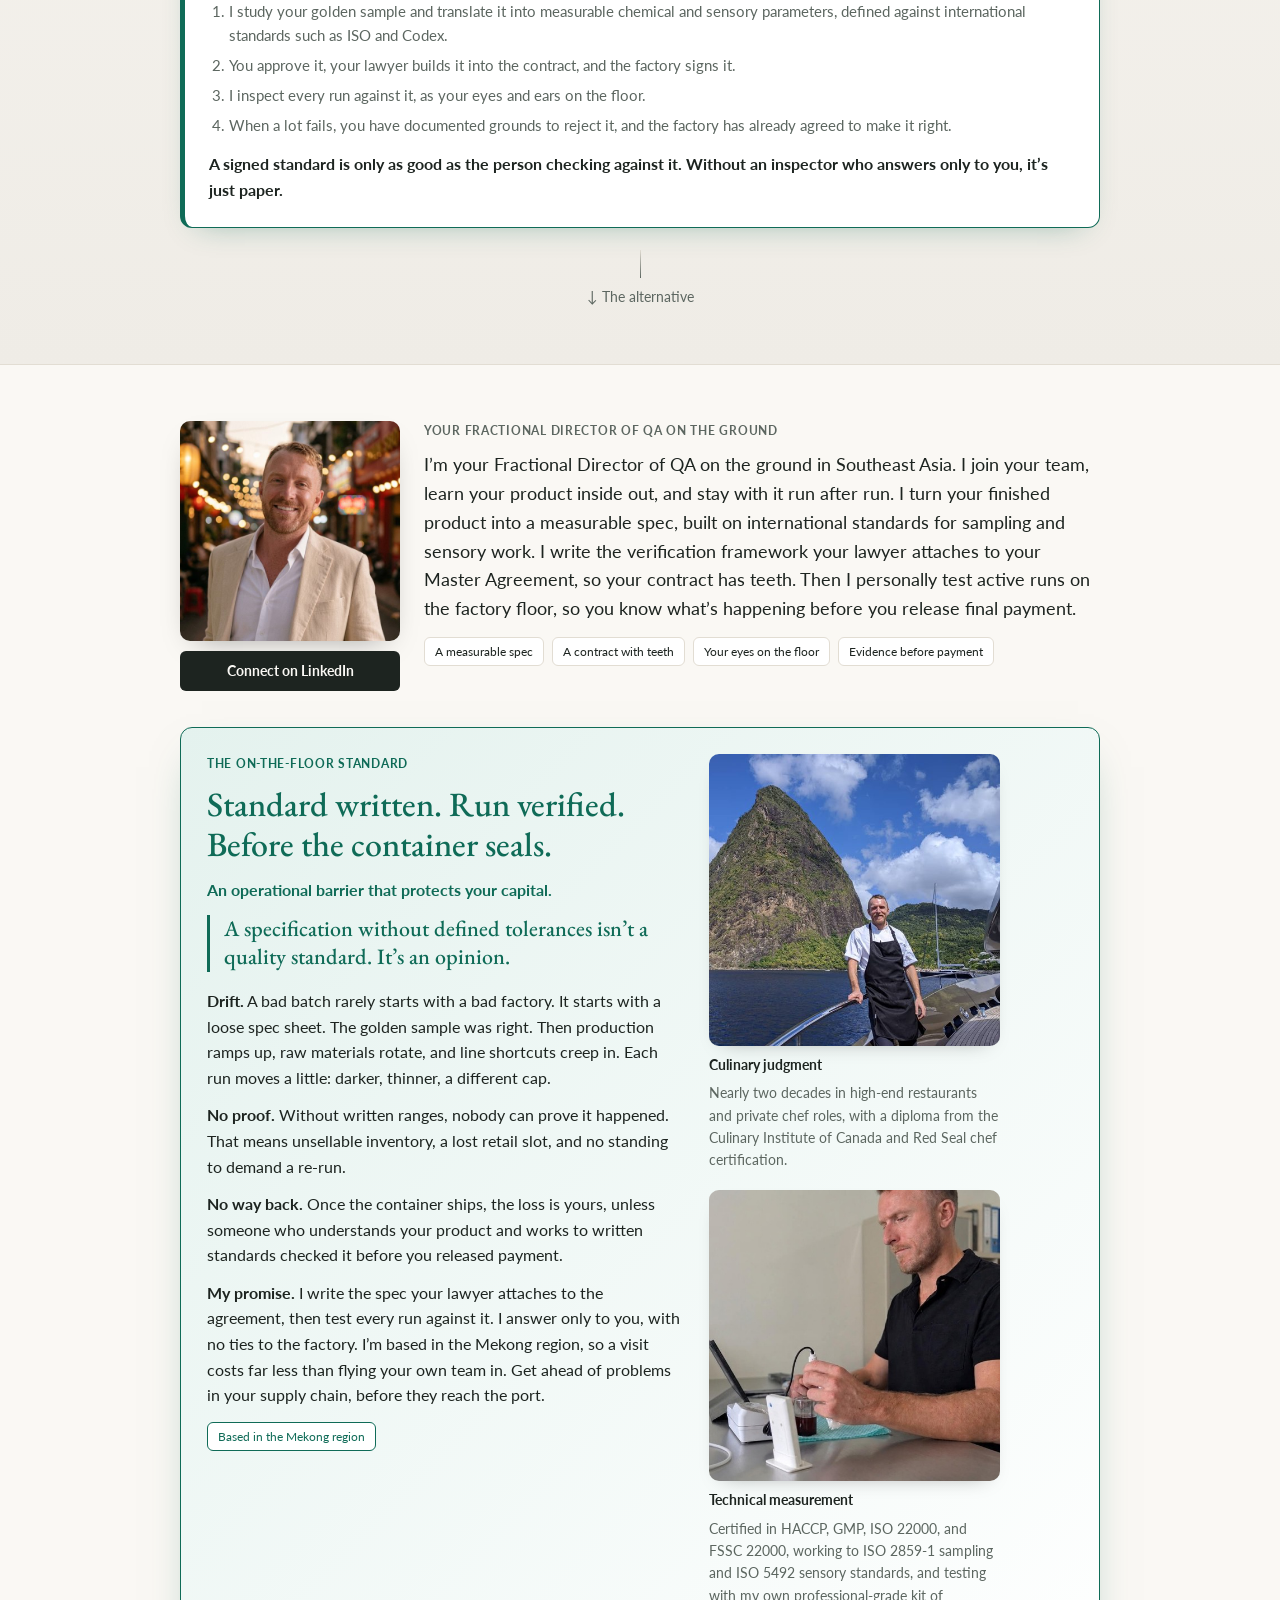
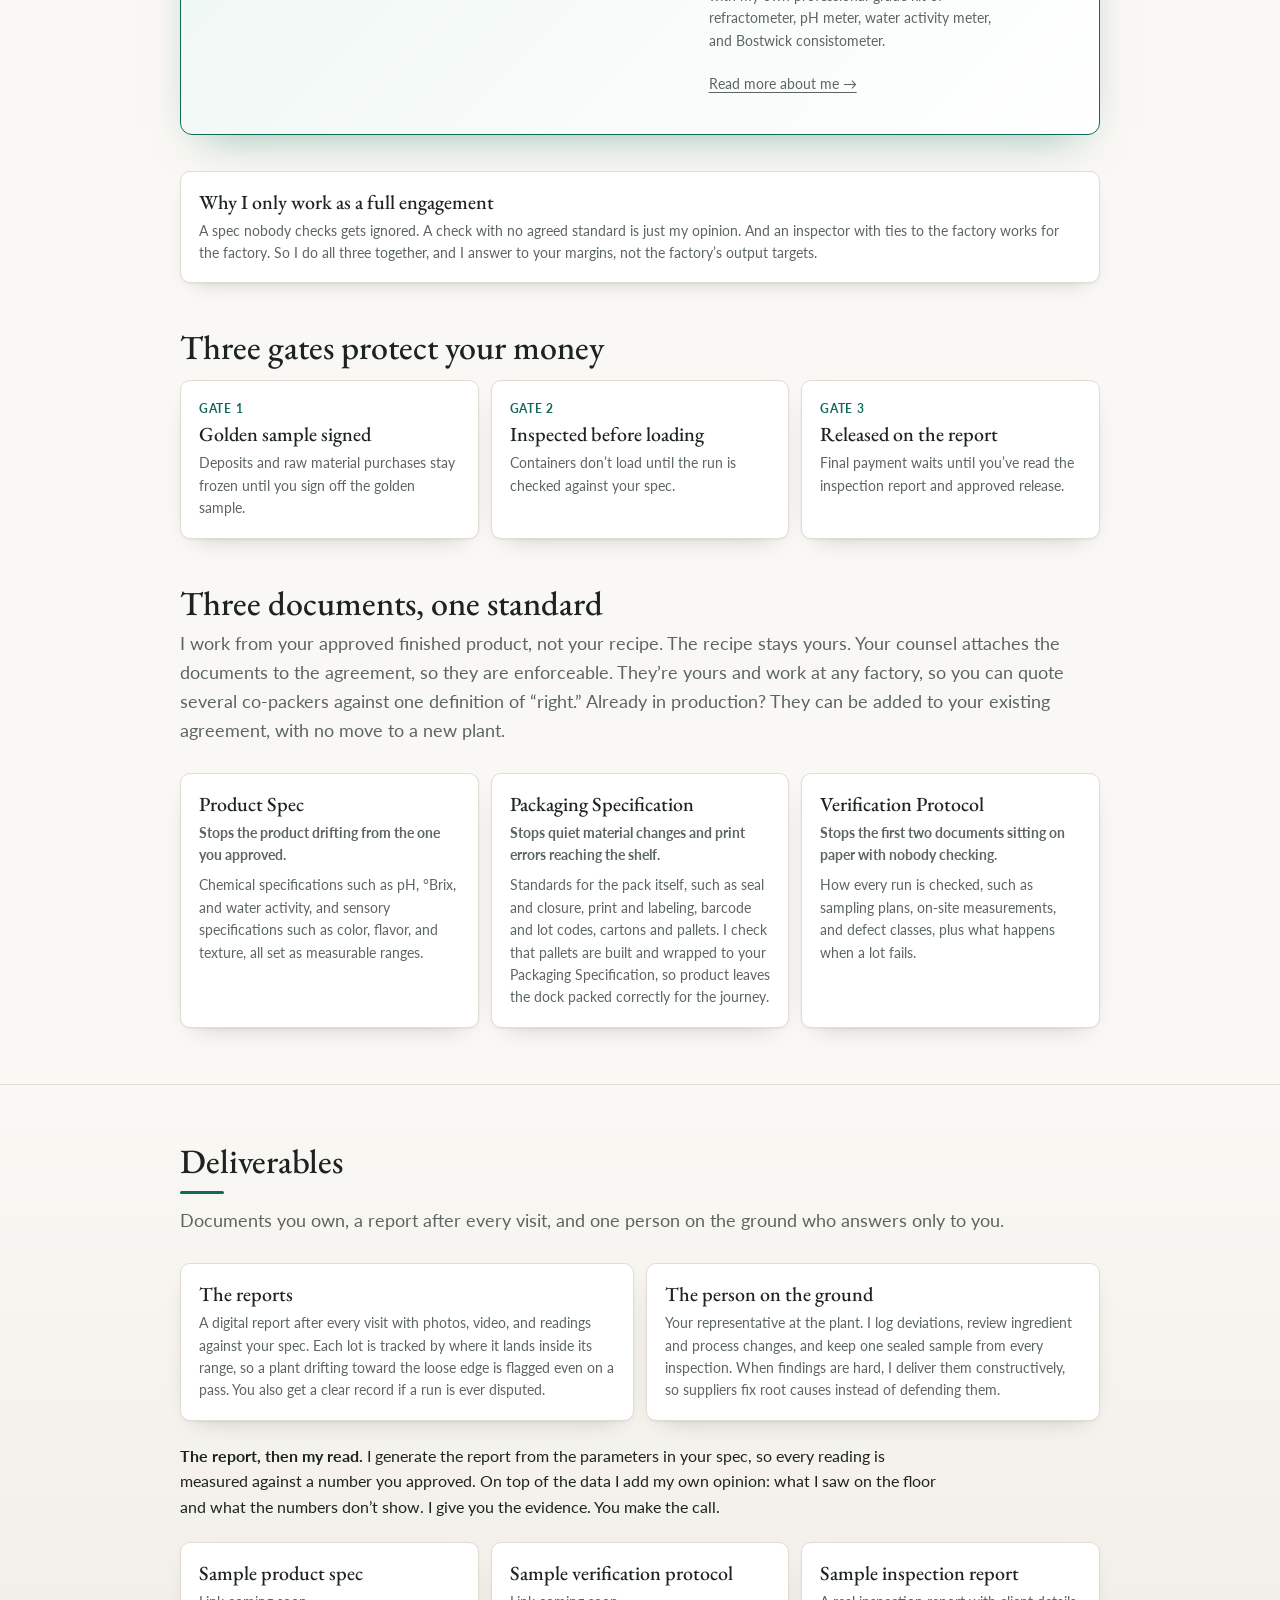
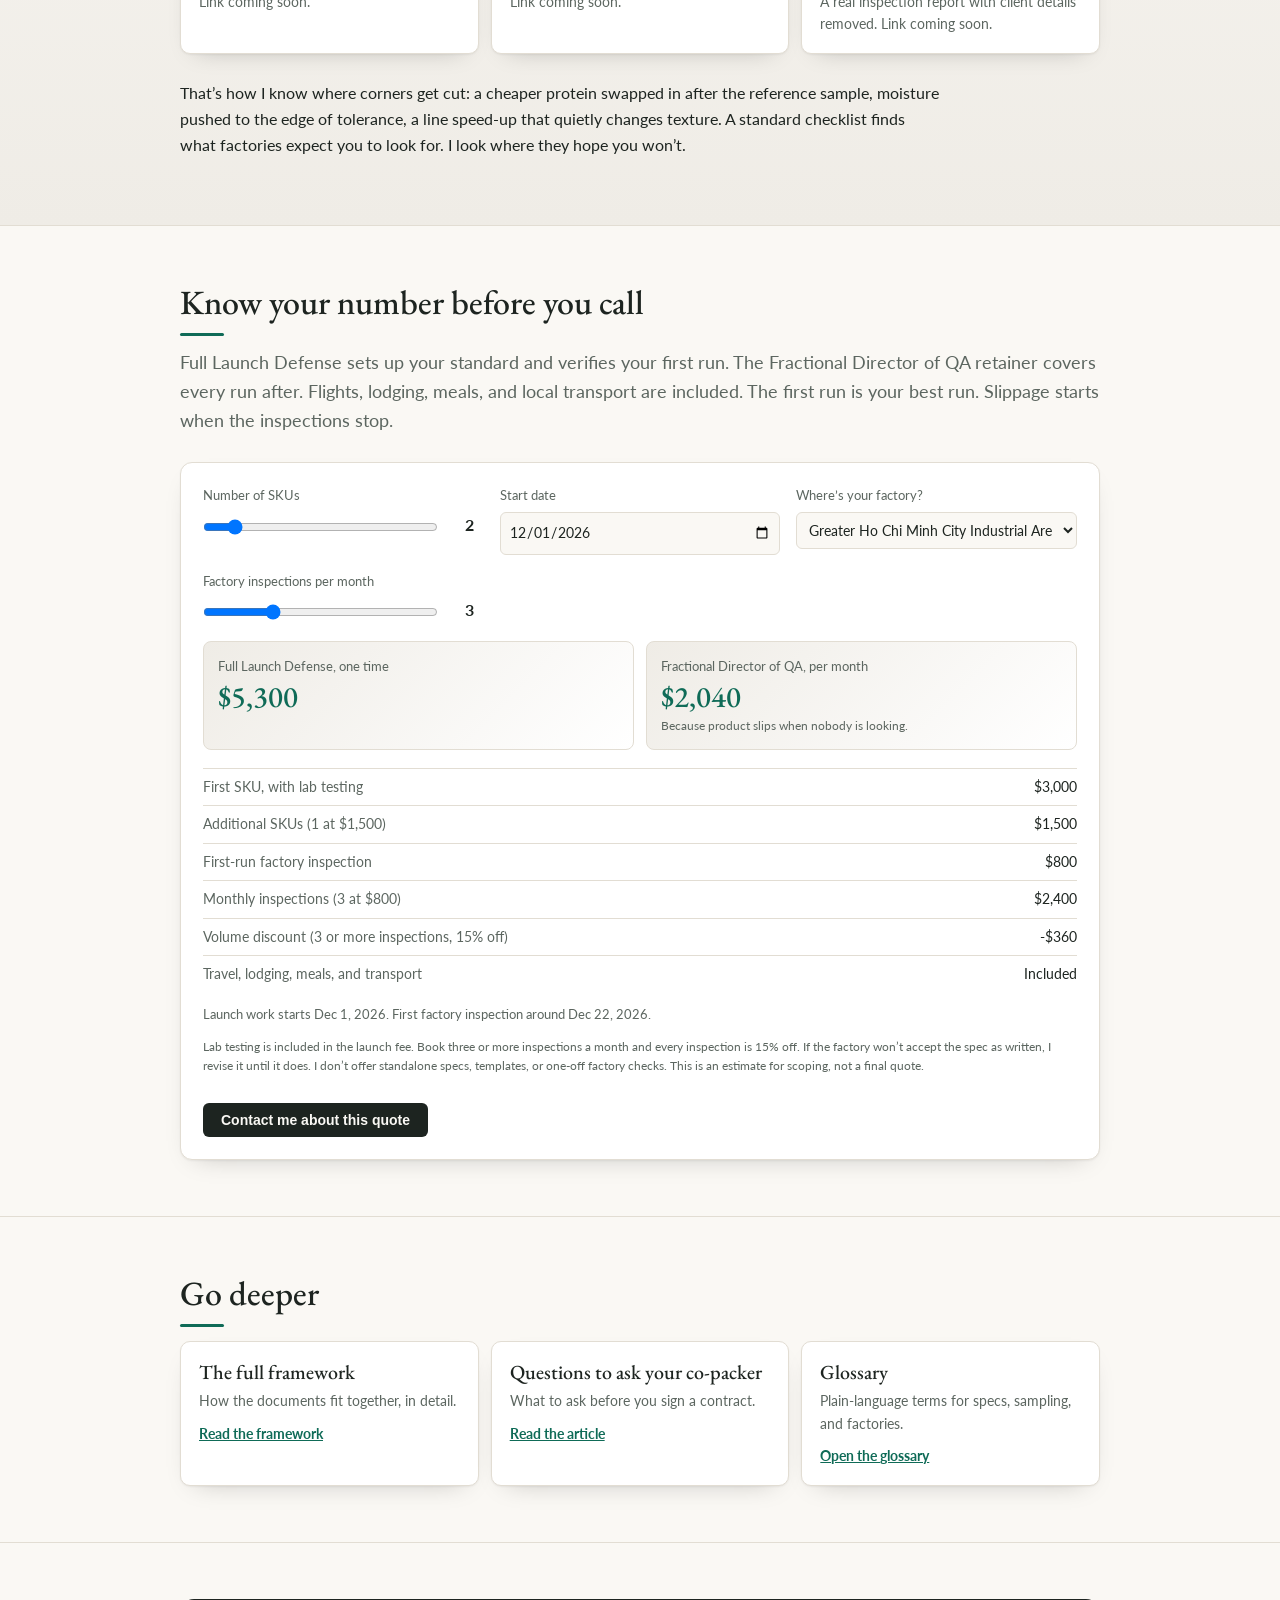
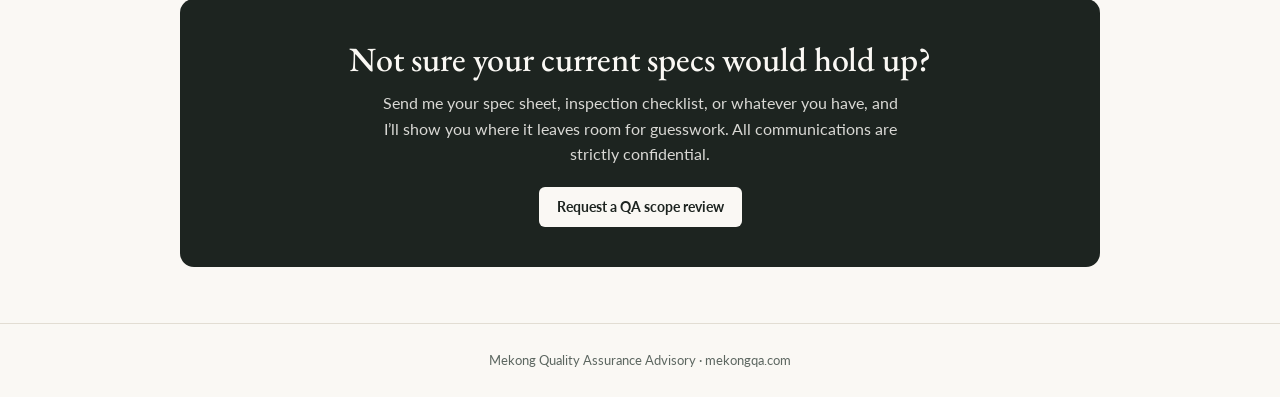
==== commit 295b4648: "Update index.html" ====
--- a/index.html
+++ b/index.html
@@ -76,7 +76,7 @@
 .cta .btn{background:var(--bg);color:var(--tx)!important}
 footer{padding:26px 0;border-top:1px solid var(--ln);font-size:13px;color:var(--mu);text-align:center}
 .top{position:relative}.r{display:flex;gap:14px;align-items:center}.brand{line-height:1.15}.menu{display:none;background:none;border:1px solid var(--ln);border-radius:6px;padding:7px 11px;color:var(--tx);font:inherit;font-size:14px;cursor:pointer}@media(max-width:700px){.menu{display:block}.brand{font-size:17px;max-width:170px}.top nav{display:none;position:absolute;left:-20px;right:-20px;top:100%;background:var(--sf);border-bottom:1px solid var(--ln);flex-direction:column;align-items:flex-start;padding:14px 20px;gap:14px}.top nav.open{display:flex}}.flash2{background:#9b2314;border-color:#9b2314}.flash2 *{color:#fff!important}.quote{font:500 22px/1.3 "EB Garamond",Georgia,serif;border-left:3px solid var(--te);padding-left:14px;color:var(--te);margin-bottom:16px!important}.gate b{display:block;color:var(--te);font-size:12px;letter-spacing:.06em;text-transform:uppercase;margin-bottom:4px}.rep{background:var(--sf);border:1px solid var(--ln);border-radius:12px;padding:18px;max-width:540px;margin-top:22px}.rep .kick{margin-bottom:6px}.rep .ok{color:var(--te);font-weight:700}.rep .fl{color:var(--co);font-weight:700}.ground{background:var(--sf);border:1px solid var(--te);border-radius:12px;padding:24px;margin-top:28px}.ground h2{color:var(--te);font-size:clamp(22px,4vw,28px)}.ground ol{margin:0;padding-left:20px;color:var(--mu);font-size:15px}.ground li{margin-bottom:6px}.pitch{display:grid;gap:24px;grid-template-columns:1fr;margin-bottom:36px;align-items:start}@media(min-width:760px){.pitch{grid-template-columns:220px 1fr}}.pitch .chips span{border-color:var(--ln);color:var(--tx);background:var(--sf)}#qf{display:grid;gap:10px;margin-top:16px}#qf[hidden]{display:none}#qf label{font-size:13px;color:var(--mu)}#qf input,#qf textarea{padding:8px;border:1px solid var(--ln);border-radius:6px;background:var(--bg);color:var(--tx);font:inherit;font-size:14px}header{box-shadow:0 4px 18px -10px rgba(0,0,0,.3)}#where{background:radial-gradient(800px 380px at 90% -5%,var(--teb),transparent 65%),radial-gradient(640px 340px at -5% 30%,var(--cob),transparent 65%)}#fail,#get{background:linear-gradient(180deg,var(--bg),var(--gr))}.card,.est,details,.steps li{box-shadow:0 1px 2px rgba(0,0,0,.05),0 10px 26px -16px rgba(0,0,0,.28)}.flash{box-shadow:0 12px 30px -16px rgba(180,69,46,.55)}.flash2{background:linear-gradient(135deg,#b32a18,#7d1a0e);border-color:#7d1a0e;box-shadow:0 16px 38px -14px rgba(155,35,20,.75)}.sol{background:linear-gradient(135deg,var(--teb),var(--sf));box-shadow:0 18px 44px -22px rgba(15,107,87,.5)}.ground{border-left:5px solid var(--te);box-shadow:0 12px 30px -18px rgba(15,107,87,.45)}.ph{background:linear-gradient(135deg,var(--sf),var(--gr));box-shadow:0 8px 20px -14px rgba(0,0,0,.3)}.arrow::before{content:"";display:block;width:1px;height:28px;background:linear-gradient(var(--ln),var(--mu));margin:0 auto 8px}#pricing h2::after,#get h2::after,#more h2::after{content:"";display:block;width:44px;height:3px;border-radius:2px;background:var(--te);margin-top:10px}.steps li::before{background:var(--te);color:var(--bg)}.tot div{background:linear-gradient(135deg,var(--gr),var(--sf));border:1px solid var(--ln)}.tot strong{color:var(--te)}.btn{transition:transform .15s,box-shadow .15s}.btn:hover{transform:translateY(-1px);box-shadow:0 8px 18px -8px rgba(0,0,0,.45)}@media (prefers-reduced-motion:no-preference){.card,details{transition:transform .2s,box-shadow .2s}.card:hover{transform:translateY(-3px);box-shadow:0 2px 4px rgba(0,0,0,.06),0 18px 34px -16px rgba(0,0,0,.35)}}.cred{margin:0 0 14px;padding-left:18px;font-size:14px;color:var(--mu)}.more{font-size:14px;color:var(--mu);text-decoration:underline;text-underline-offset:3px}.cred1{font-size:14px;color:var(--mu);margin:0 0 14px}.top a.brand{font:600 22px/1.15 "EB Garamond",Georgia,serif;colo
-r:var(--tx)}@media(max-width:700px){.top a.brand{font-size:17px}}</style>
+r:var(--tx)}@media(max-width:700px){.top a.brand{font-size:17px}}.figs{max-width:80%}.figs .cap{margin:8px 0 6px}.figs .cred1{margin:0 0 18px}</style>
 </head>
 <body>
 <header><div class="w">
@@ -117,11 +117,8 @@
 <p class="quote">A specification without defined tolerances isn’t a quality standard. It’s an opinion.</p><p><b>Drift.</b> A bad batch rarely starts with a bad factory. It starts with a loose spec sheet. The golden sample was right. Then production ramps up, raw materials rotate, and line shortcuts creep in. Each run moves a little: darker, thinner, a different cap.</p><p><b>No proof.</b> Without written ranges, nobody can prove it happened. That means unsellable inventory, a lost retail slot, and no standing to demand a re-run.</p><p><b>No way back.</b> Once the container ships, the loss is yours, unless someone who understands your product and works to written standards checked it before you released payment.</p>
 <p><b>My promise.</b> I write the spec your lawyer attaches to the agreement, then test every run against it. I answer only to you, with no ties to the factory. I’m based in the Mekong region, so a visit costs far less than flying your own team in. Get ahead of problems in your supply chain, before they reach the port.</p>
 <div class="chips"><span>Based in the Mekong region</span></div>
-</div><div>
-<img src="jamie-yacht.jpg" alt="Jamie on yacht" style="width:80%;height:auto;border-radius:10px;display:block;box-shadow:0 8px 20px -14px rgba(0,0,0,.4)"><p class="cap">Culinary judgment</p><p class="cred1">Nearly two decades in high-end restaurants and private chef roles, with a diploma from the Culinary Institute of Canada and Red Seal chef certification.</p><img src="1794025322102.jpg" alt="QA verification process" style="width:80%;height:auto;border-radius:10px;display:block;box-shadow:0 8px 20px -14px rgba(0,0,0,.4)"><p class="cap">Technical measurement</p><p class="cred1">Certified in HACCP, GMP, ISO 22000, and FSSC 22000, working to ISO 2859-1 sampling and ISO 5492 sensory standards, and testing with my own professional-grade kit of refractometer, pH meter, water activity meter, and Bostwick consistometer.</p><p><a class="more" href="about.html" target="_blank" rel="noopener">Read more about me &rarr;</a></p>
-</div>
-
-</div></div>
+</div><div class="figs"><img src="jamie-yacht.jpg" alt="Jamie on yacht" style="width:100%;aspect-ratio:1/1;object-fit:cover;border-radius:10px;display:block;box-shadow:0 8px 20px -14px rgba(0,0,0,.4)"><p class="cap">Culinary judgment</p><p class="cred1">Nearly two decades in high-end restaurants and private chef roles, with a diploma from the Culinary Institute of Canada and Red Seal chef certification.</p><img src="1794025322102.jpg" alt="QA verification process" style="width:100%;aspect-ratio:1/1;object-fit:cover;border-radius:10px;display:block;box-shadow:0 8px 20px -14px rgba(0,0,0,.4)"><p class="cap">Technical measurement</p><p class="cred1">Certified in HACCP, GMP, ISO 22000, and FSSC 22000, working to ISO 2859-1 sampling and ISO 5492 sensory standards, and testing with my own professional-grade kit of refractometer, pH meter, water activity meter, and Bostwick consistometer.</p><p><a class="more" href="about.html" target="_blank" rel="noopener">Read more about me &rarr;</a></p>
+</div></div></div>
 
 <div class="card" style="margin-top:36px"><h3>Why I only work as a full engagement</h3><p>A spec nobody checks gets ignored. A check with no agreed standard is just my opinion. And an inspector with ties to the factory works for the factory. So I do all three together, and I answer to your margins, not the factory’s output targets.</p></div><h2 style="margin:44px 0 12px">Three gates protect your money</h2><div class="grid"><div class="card gate"><b>Gate 1</b><h3>Golden sample signed</h3><p>Deposits and raw material purchases stay frozen until you sign off the golden sample.</p></div><div class="card gate"><b>Gate 2</b><h3>Inspected before loading</h3><p>Containers don’t load until the run is checked against your spec.</p></div><div class="card gate"><b>Gate 3</b><h3>Released on the report</h3><p>Final payment waits until you’ve read the inspection report and approved release.</p></div></div><h2 style="margin:44px 0 6px">Three documents, one standard</h2>
 <p class="lede" style="margin-top:0">I work from your approved finished product, not your recipe. The recipe stays yours. Your counsel attaches the documents to the agreement, so they are enforceable. They’re yours and work at any factory, so you can quote several co-packers against one definition of “right.” Already in production? They can be added to your existing agreement, with no move to a new plant.</p>
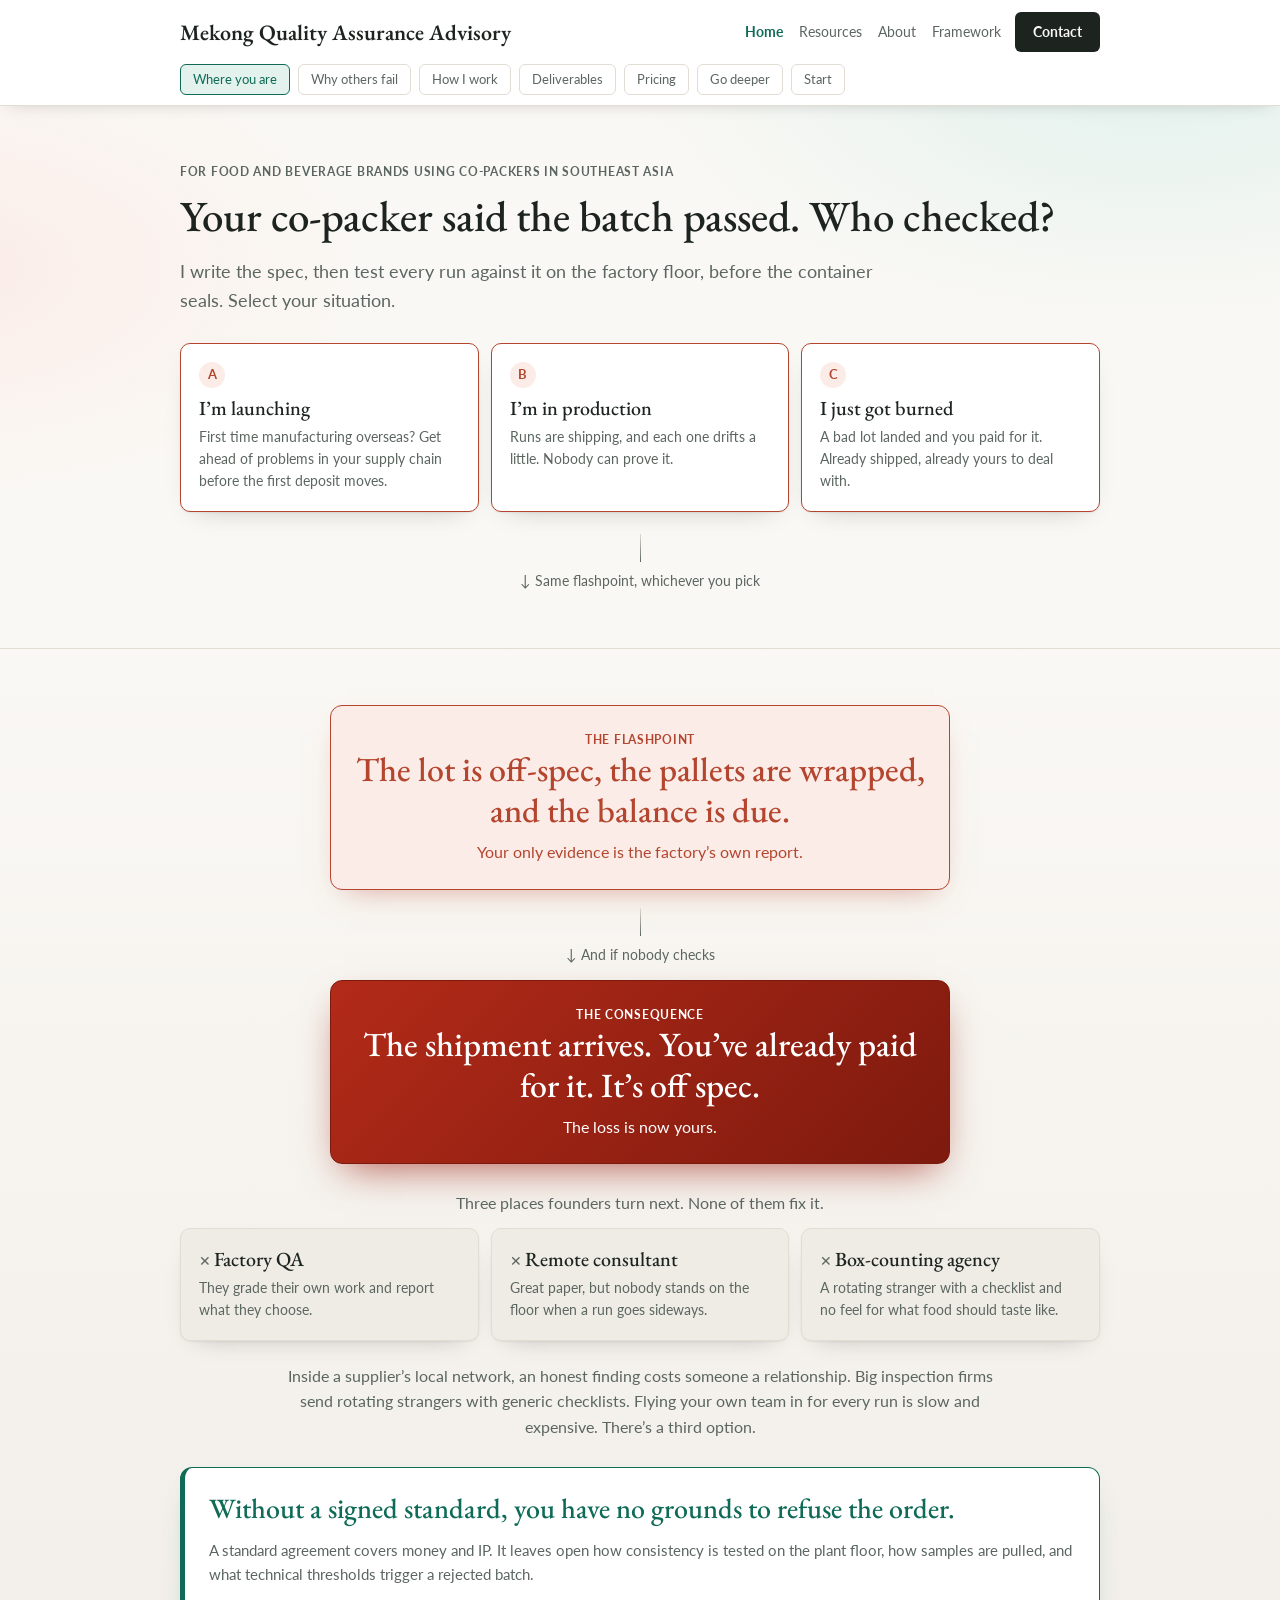
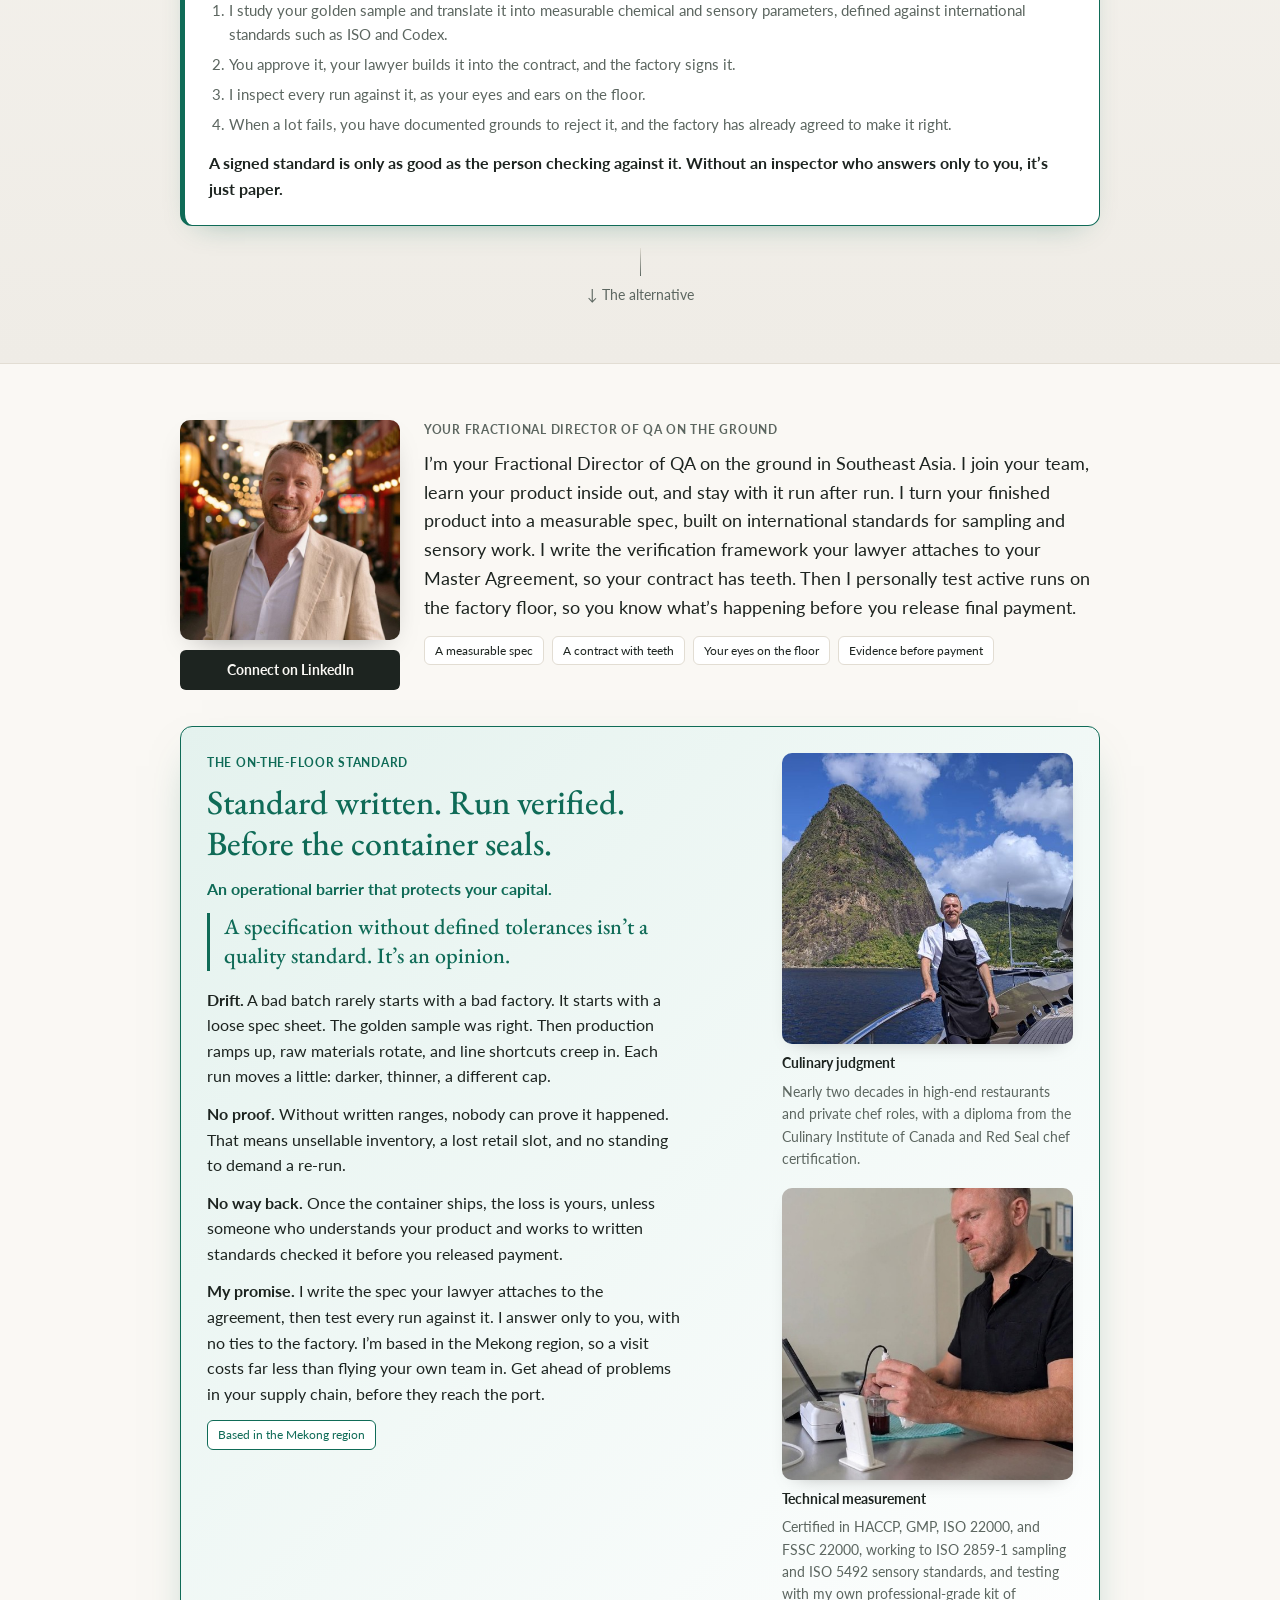
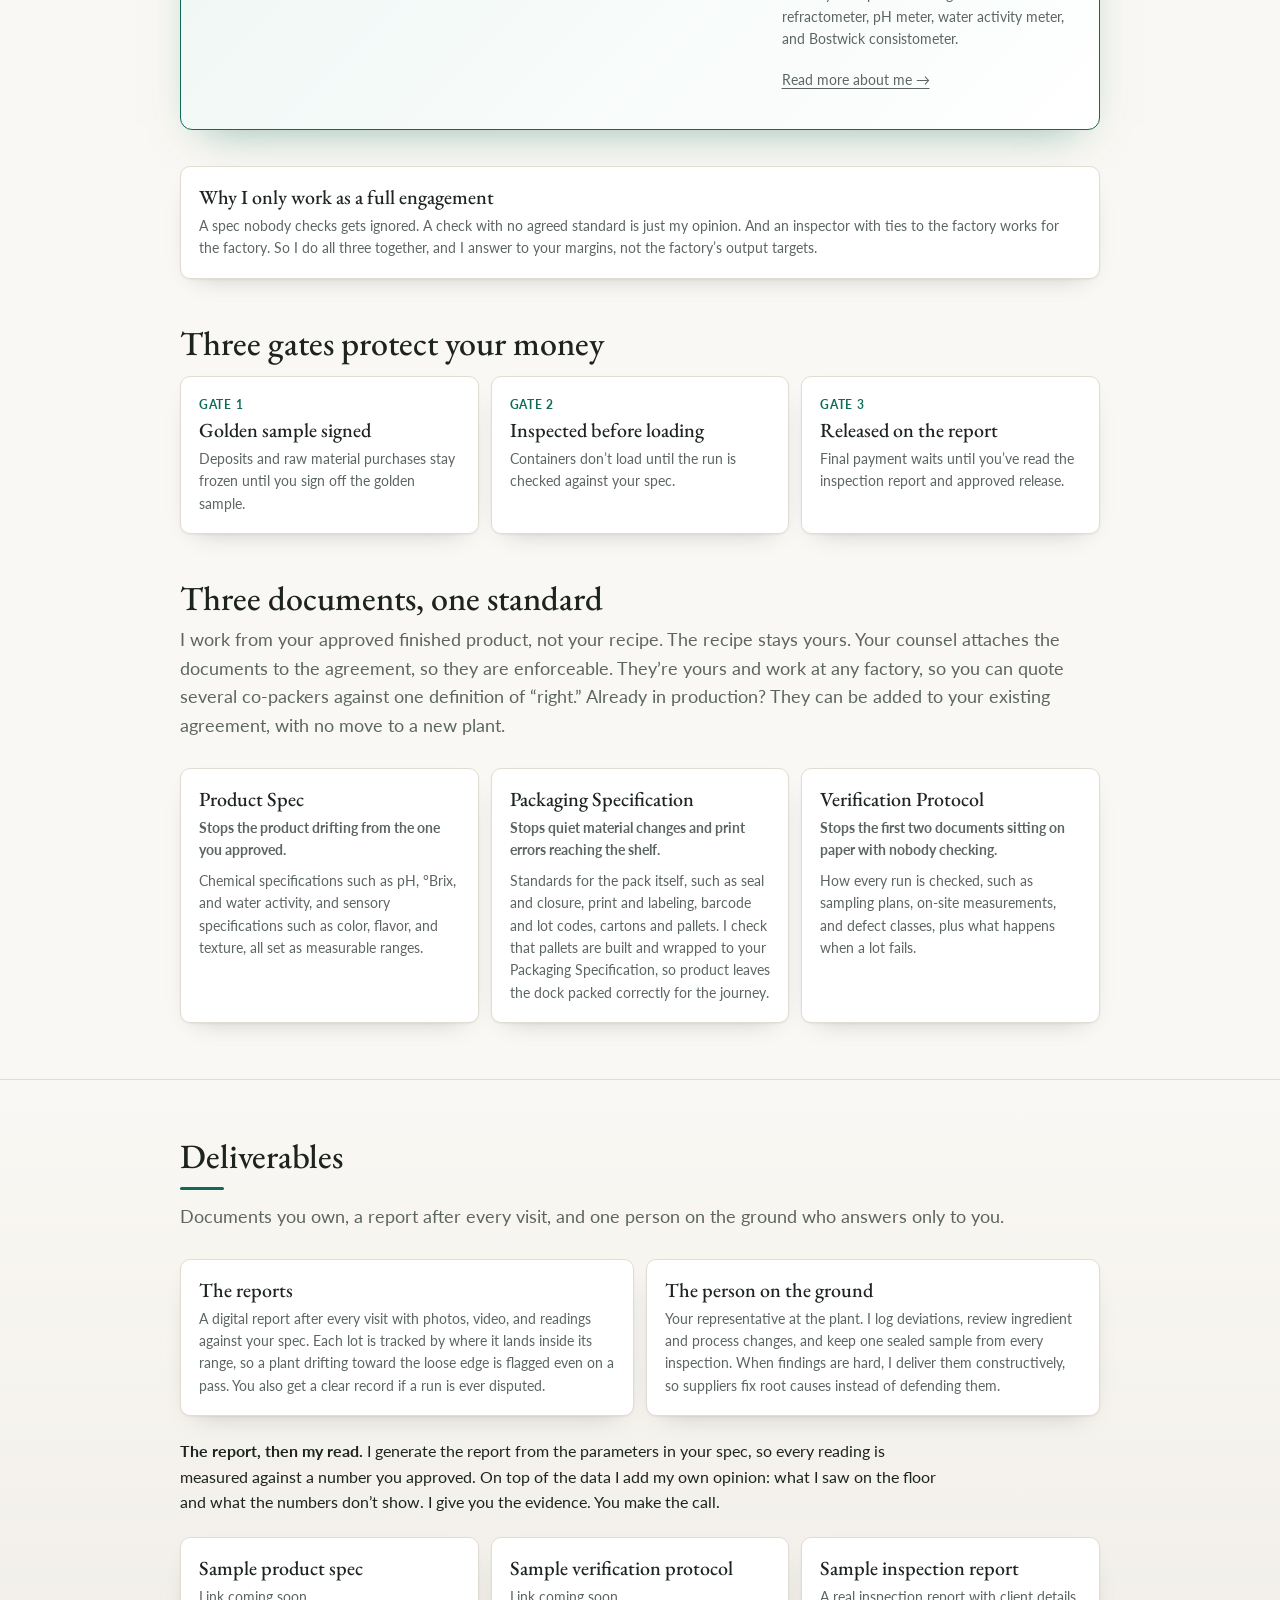
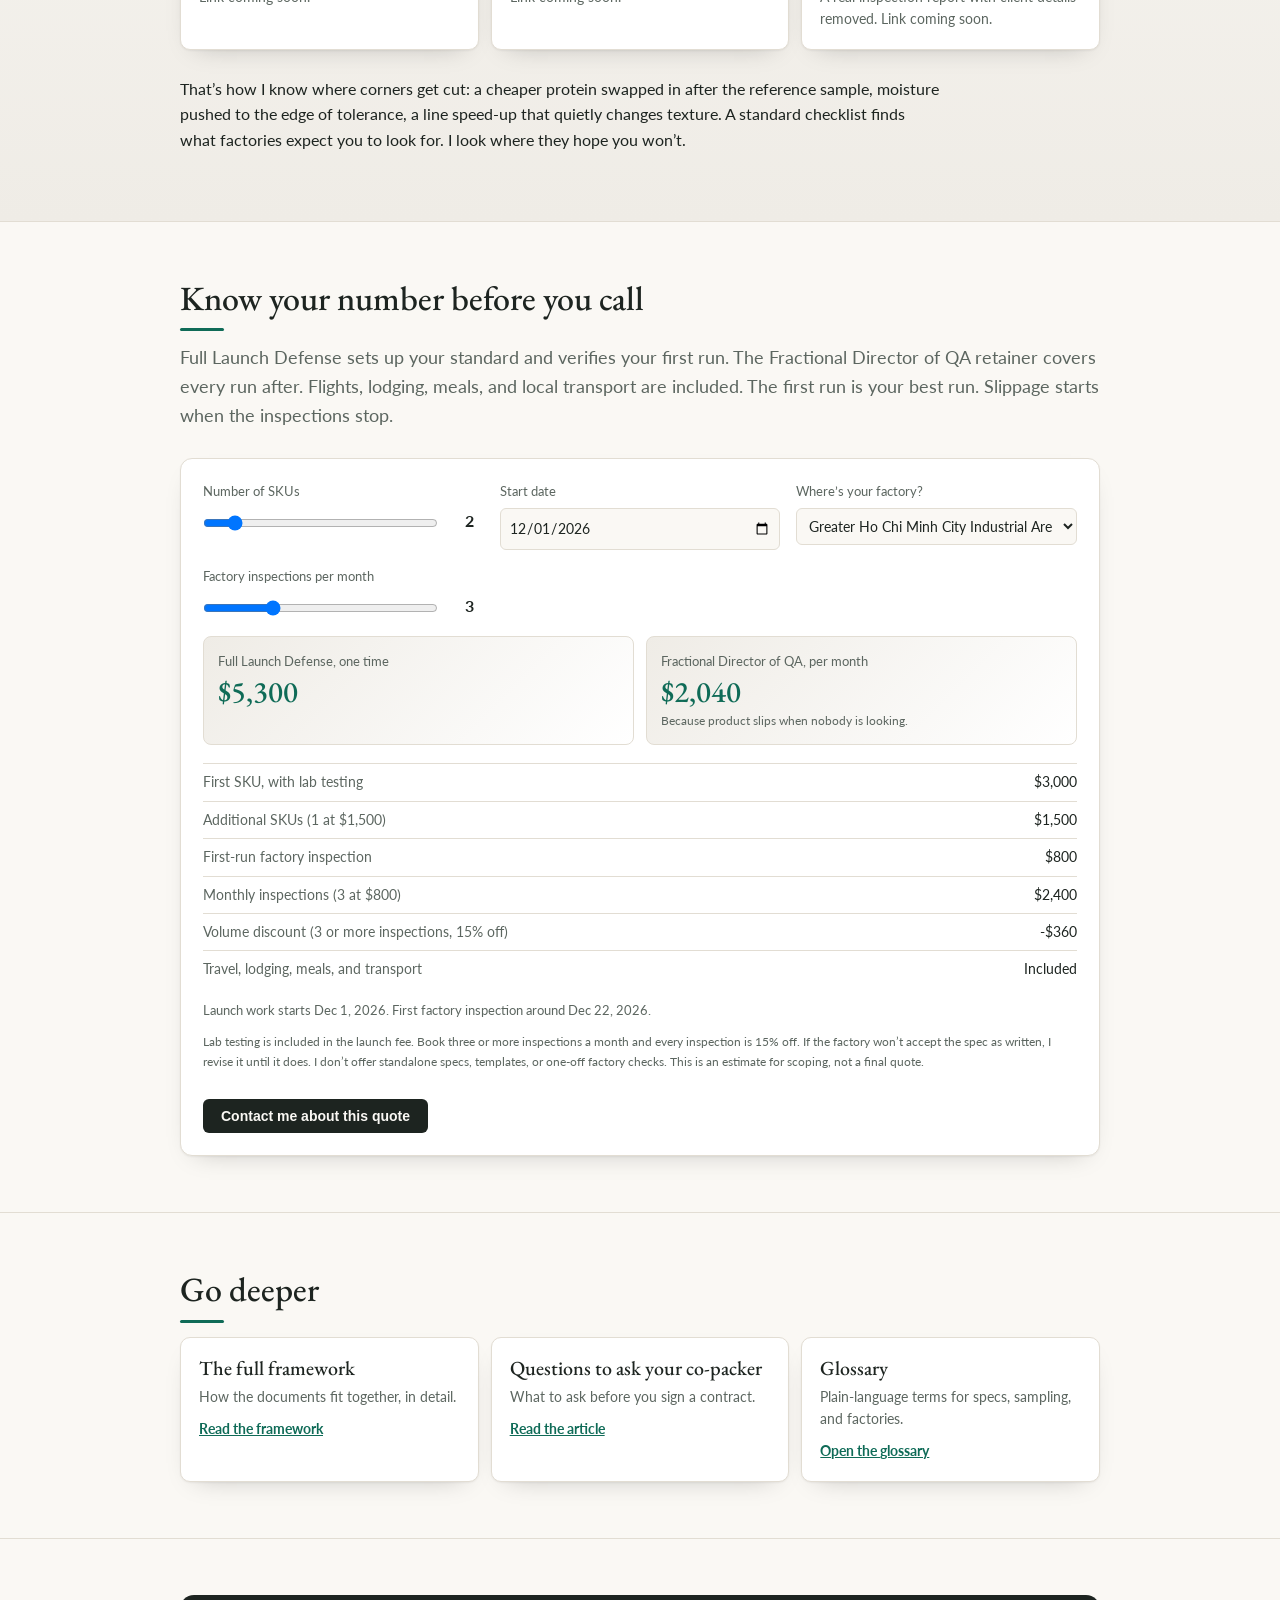
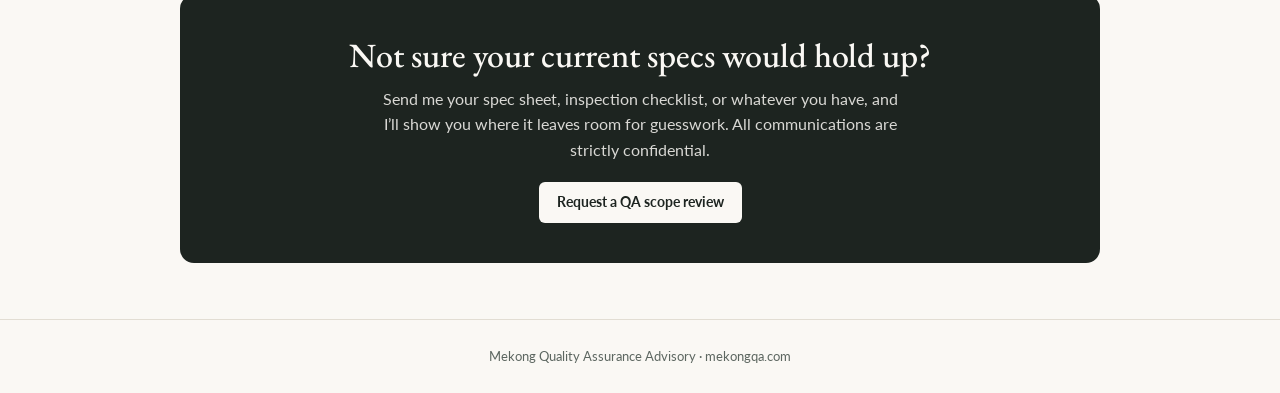
==== commit 9217a241: "Update index.html" ====
--- a/index.html
+++ b/index.html
@@ -1,4 +1,3 @@
-<!DOCTYPE html>
 <html lang="en">
 <head>
 <meta charset="utf-8">
@@ -76,7 +75,7 @@
 .cta .btn{background:var(--bg);color:var(--tx)!important}
 footer{padding:26px 0;border-top:1px solid var(--ln);font-size:13px;color:var(--mu);text-align:center}
 .top{position:relative}.r{display:flex;gap:14px;align-items:center}.brand{line-height:1.15}.menu{display:none;background:none;border:1px solid var(--ln);border-radius:6px;padding:7px 11px;color:var(--tx);font:inherit;font-size:14px;cursor:pointer}@media(max-width:700px){.menu{display:block}.brand{font-size:17px;max-width:170px}.top nav{display:none;position:absolute;left:-20px;right:-20px;top:100%;background:var(--sf);border-bottom:1px solid var(--ln);flex-direction:column;align-items:flex-start;padding:14px 20px;gap:14px}.top nav.open{display:flex}}.flash2{background:#9b2314;border-color:#9b2314}.flash2 *{color:#fff!important}.quote{font:500 22px/1.3 "EB Garamond",Georgia,serif;border-left:3px solid var(--te);padding-left:14px;color:var(--te);margin-bottom:16px!important}.gate b{display:block;color:var(--te);font-size:12px;letter-spacing:.06em;text-transform:uppercase;margin-bottom:4px}.rep{background:var(--sf);border:1px solid var(--ln);border-radius:12px;padding:18px;max-width:540px;margin-top:22px}.rep .kick{margin-bottom:6px}.rep .ok{color:var(--te);font-weight:700}.rep .fl{color:var(--co);font-weight:700}.ground{background:var(--sf);border:1px solid var(--te);border-radius:12px;padding:24px;margin-top:28px}.ground h2{color:var(--te);font-size:clamp(22px,4vw,28px)}.ground ol{margin:0;padding-left:20px;color:var(--mu);font-size:15px}.ground li{margin-bottom:6px}.pitch{display:grid;gap:24px;grid-template-columns:1fr;margin-bottom:36px;align-items:start}@media(min-width:760px){.pitch{grid-template-columns:220px 1fr}}.pitch .chips span{border-color:var(--ln);color:var(--tx);background:var(--sf)}#qf{display:grid;gap:10px;margin-top:16px}#qf[hidden]{display:none}#qf label{font-size:13px;color:var(--mu)}#qf input,#qf textarea{padding:8px;border:1px solid var(--ln);border-radius:6px;background:var(--bg);color:var(--tx);font:inherit;font-size:14px}header{box-shadow:0 4px 18px -10px rgba(0,0,0,.3)}#where{background:radial-gradient(800px 380px at 90% -5%,var(--teb),transparent 65%),radial-gradient(640px 340px at -5% 30%,var(--cob),transparent 65%)}#fail,#get{background:linear-gradient(180deg,var(--bg),var(--gr))}.card,.est,details,.steps li{box-shadow:0 1px 2px rgba(0,0,0,.05),0 10px 26px -16px rgba(0,0,0,.28)}.flash{box-shadow:0 12px 30px -16px rgba(180,69,46,.55)}.flash2{background:linear-gradient(135deg,#b32a18,#7d1a0e);border-color:#7d1a0e;box-shadow:0 16px 38px -14px rgba(155,35,20,.75)}.sol{background:linear-gradient(135deg,var(--teb),var(--sf));box-shadow:0 18px 44px -22px rgba(15,107,87,.5)}.ground{border-left:5px solid var(--te);box-shadow:0 12px 30px -18px rgba(15,107,87,.45)}.ph{background:linear-gradient(135deg,var(--sf),var(--gr));box-shadow:0 8px 20px -14px rgba(0,0,0,.3)}.arrow::before{content:"";display:block;width:1px;height:28px;background:linear-gradient(var(--ln),var(--mu));margin:0 auto 8px}#pricing h2::after,#get h2::after,#more h2::after{content:"";display:block;width:44px;height:3px;border-radius:2px;background:var(--te);margin-top:10px}.steps li::before{background:var(--te);color:var(--bg)}.tot div{background:linear-gradient(135deg,var(--gr),var(--sf));border:1px solid var(--ln)}.tot strong{color:var(--te)}.btn{transition:transform .15s,box-shadow .15s}.btn:hover{transform:translateY(-1px);box-shadow:0 8px 18px -8px rgba(0,0,0,.45)}@media (prefers-reduced-motion:no-preference){.card,details{transition:transform .2s,box-shadow .2s}.card:hover{transform:translateY(-3px);box-shadow:0 2px 4px rgba(0,0,0,.06),0 18px 34px -16px rgba(0,0,0,.35)}}.cred{margin:0 0 14px;padding-left:18px;font-size:14px;color:var(--mu)}.more{font-size:14px;color:var(--mu);text-decoration:underline;text-underline-offset:3px}.cred1{font-size:14px;color:var(--mu);margin:0 0 14px}.top a.brand{font:600 22px/1.15 "EB Garamond",Georgia,serif;colo
-r:var(--tx)}@media(max-width:700px){.top a.brand{font-size:17px}}.figs{max-width:80%}.figs .cap{margin:8px 0 6px}.figs .cred1{margin:0 0 18px}</style>
+r:var(--tx)}@media(max-width:700px){.top a.brand{font-size:17px}}.figs{max-width:80%;margin-left:auto}@media(max-width:759px){.figs{max-width:100%;margin-left:0}}.figs .cap{margin:8px 0 6px}.figs .cred1{margin:0 0 18px}</style>
 </head>
 <body>
 <header><div class="w">
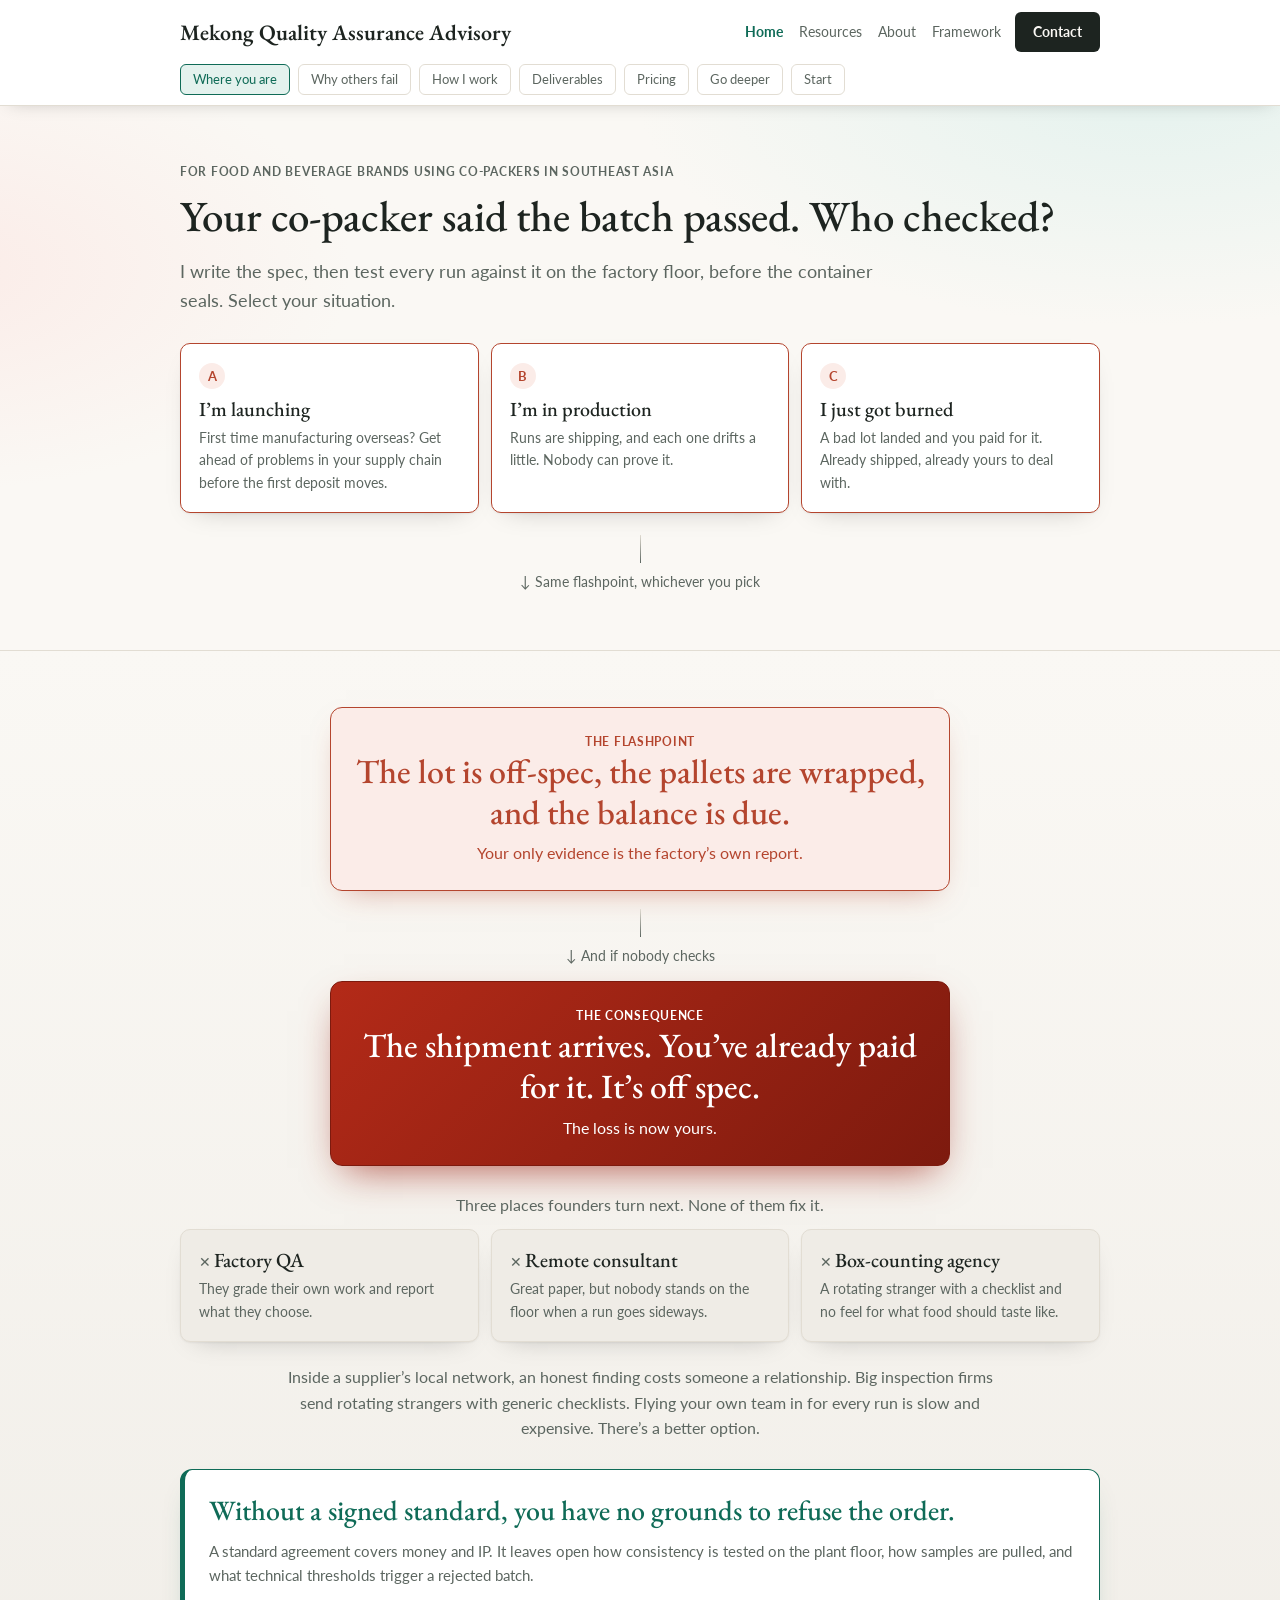
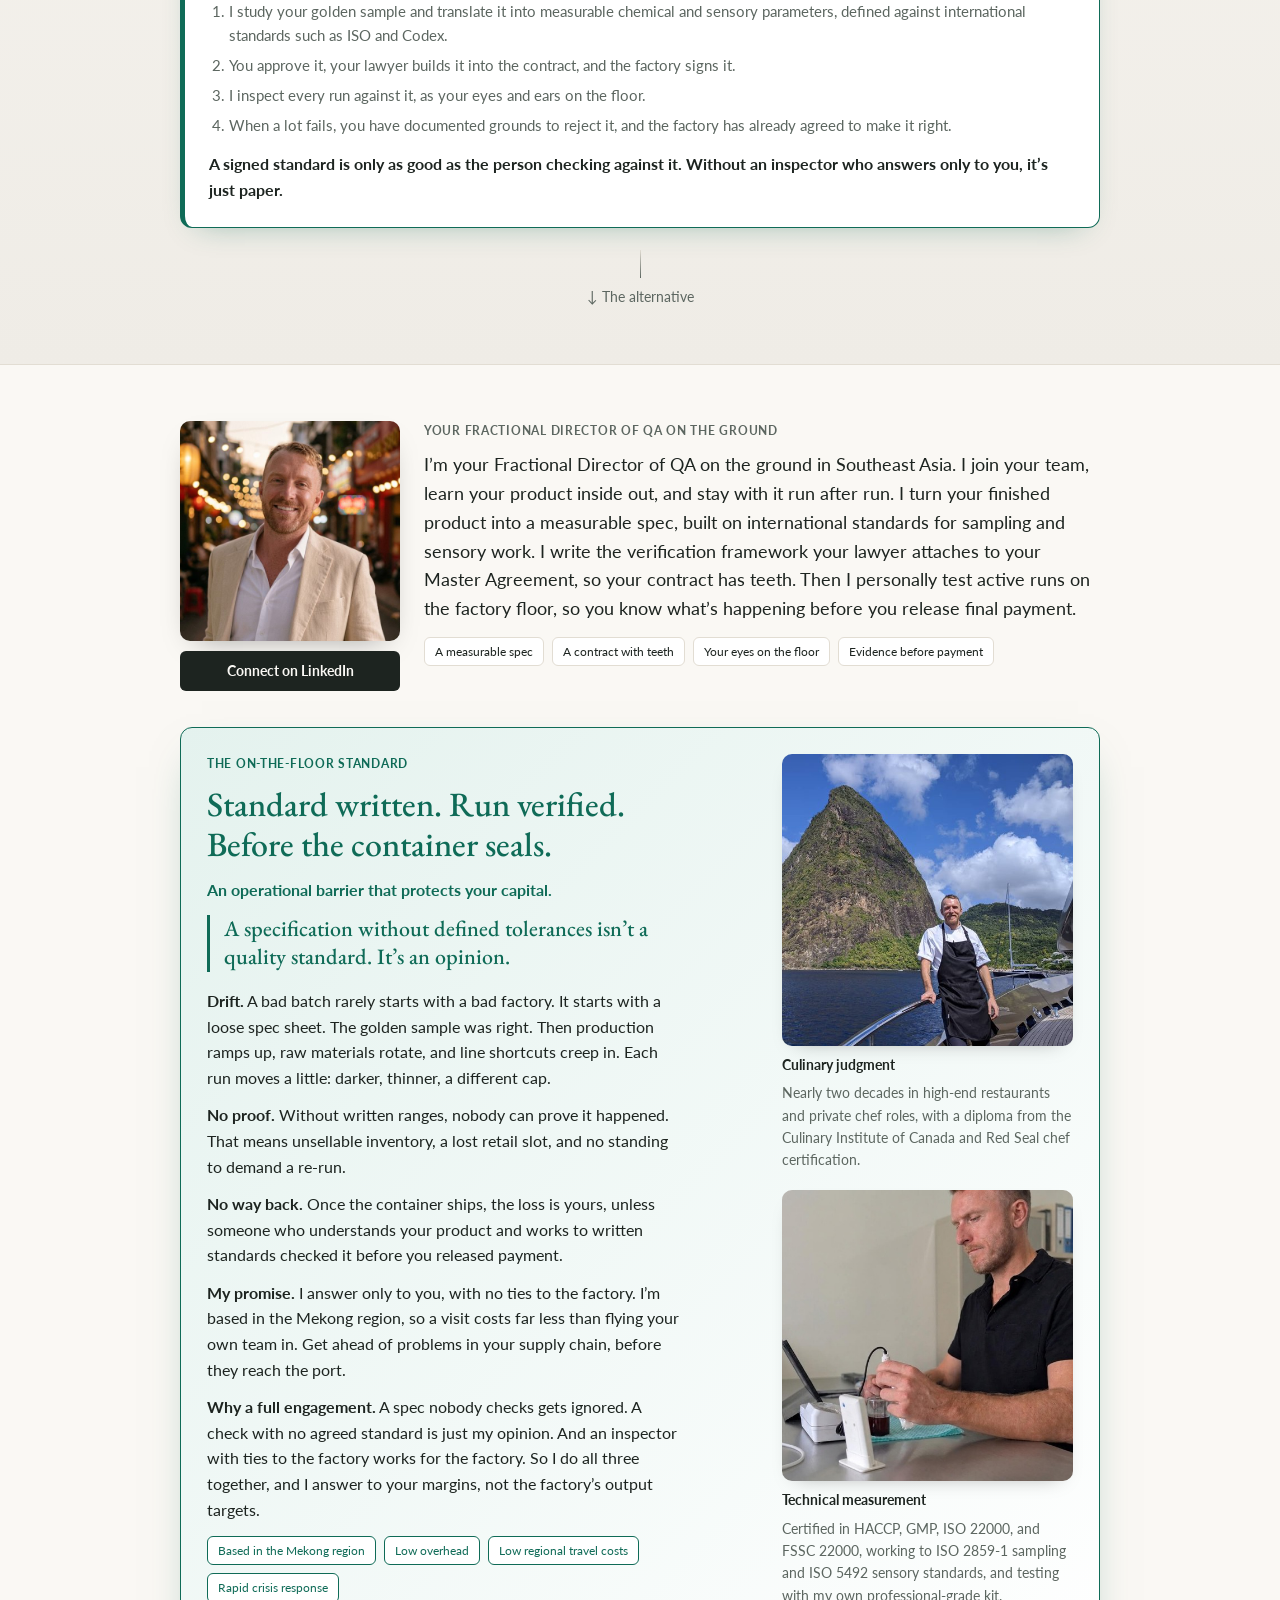
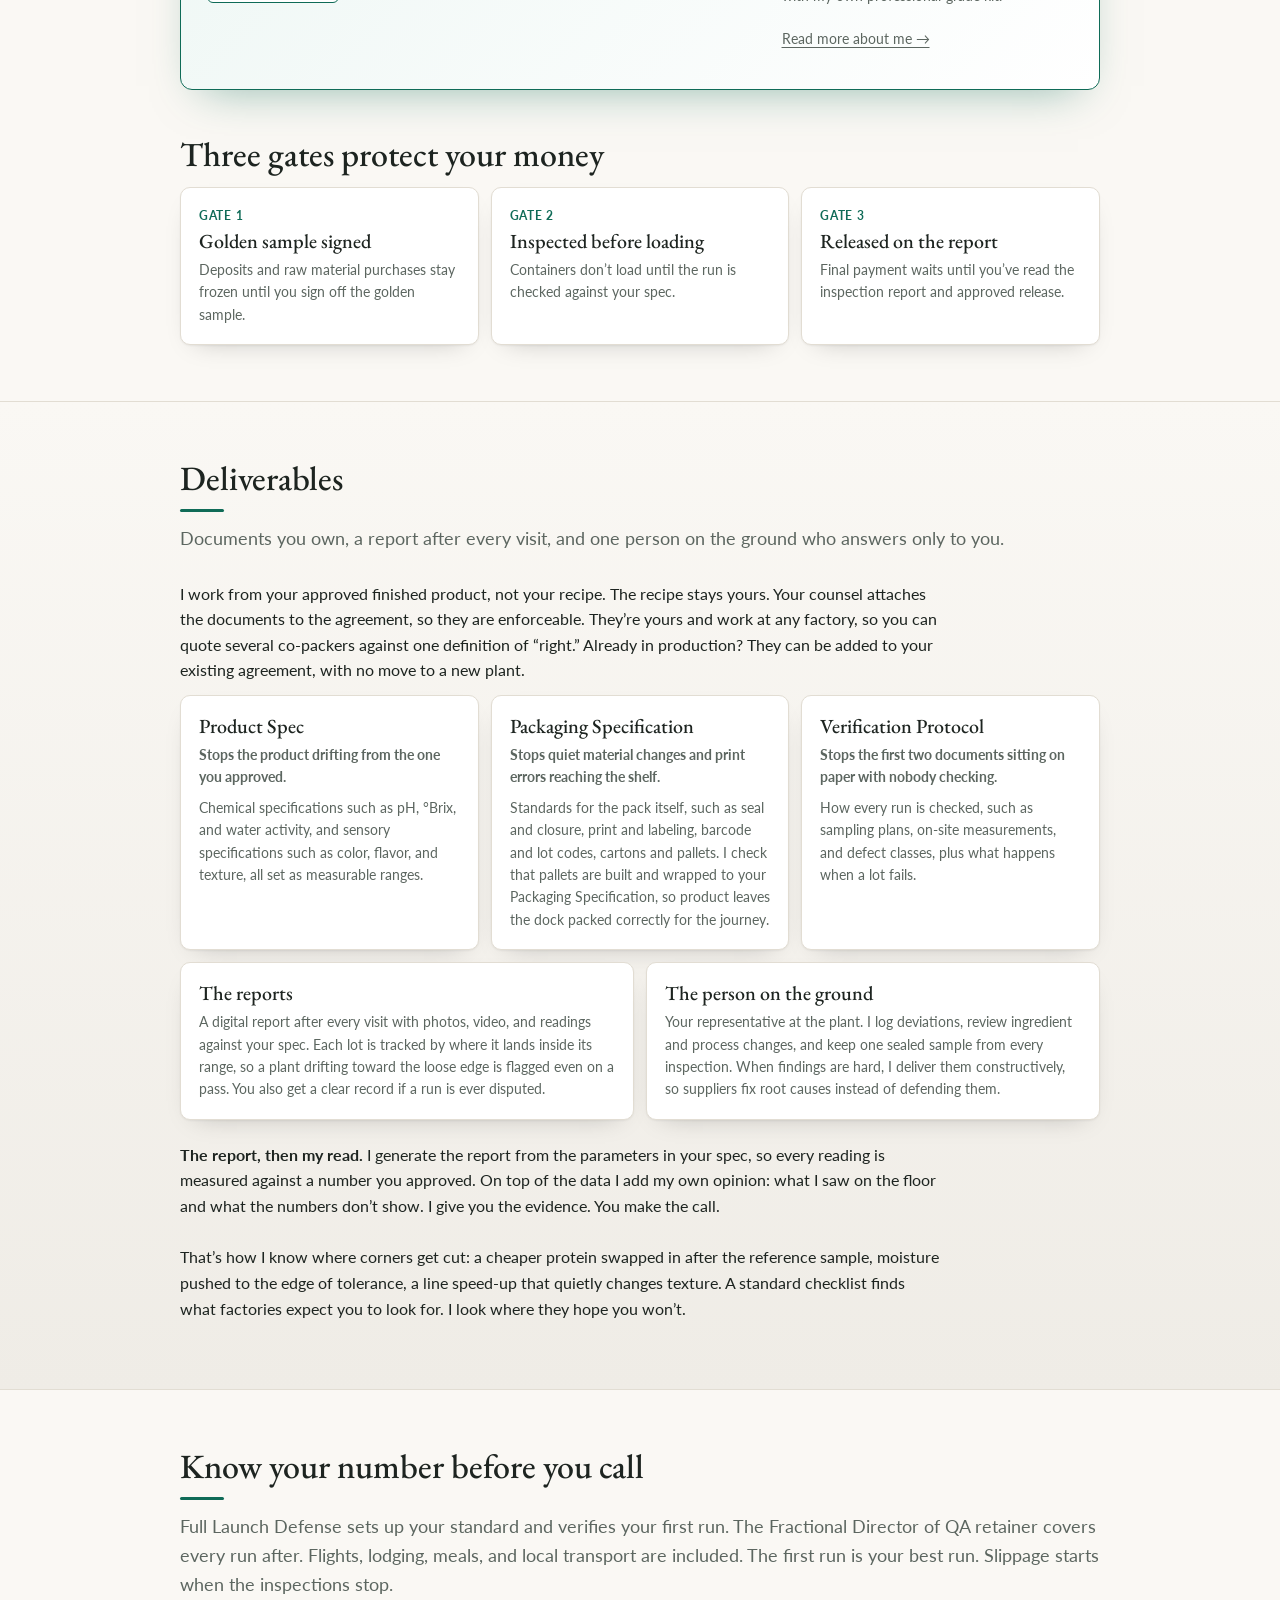
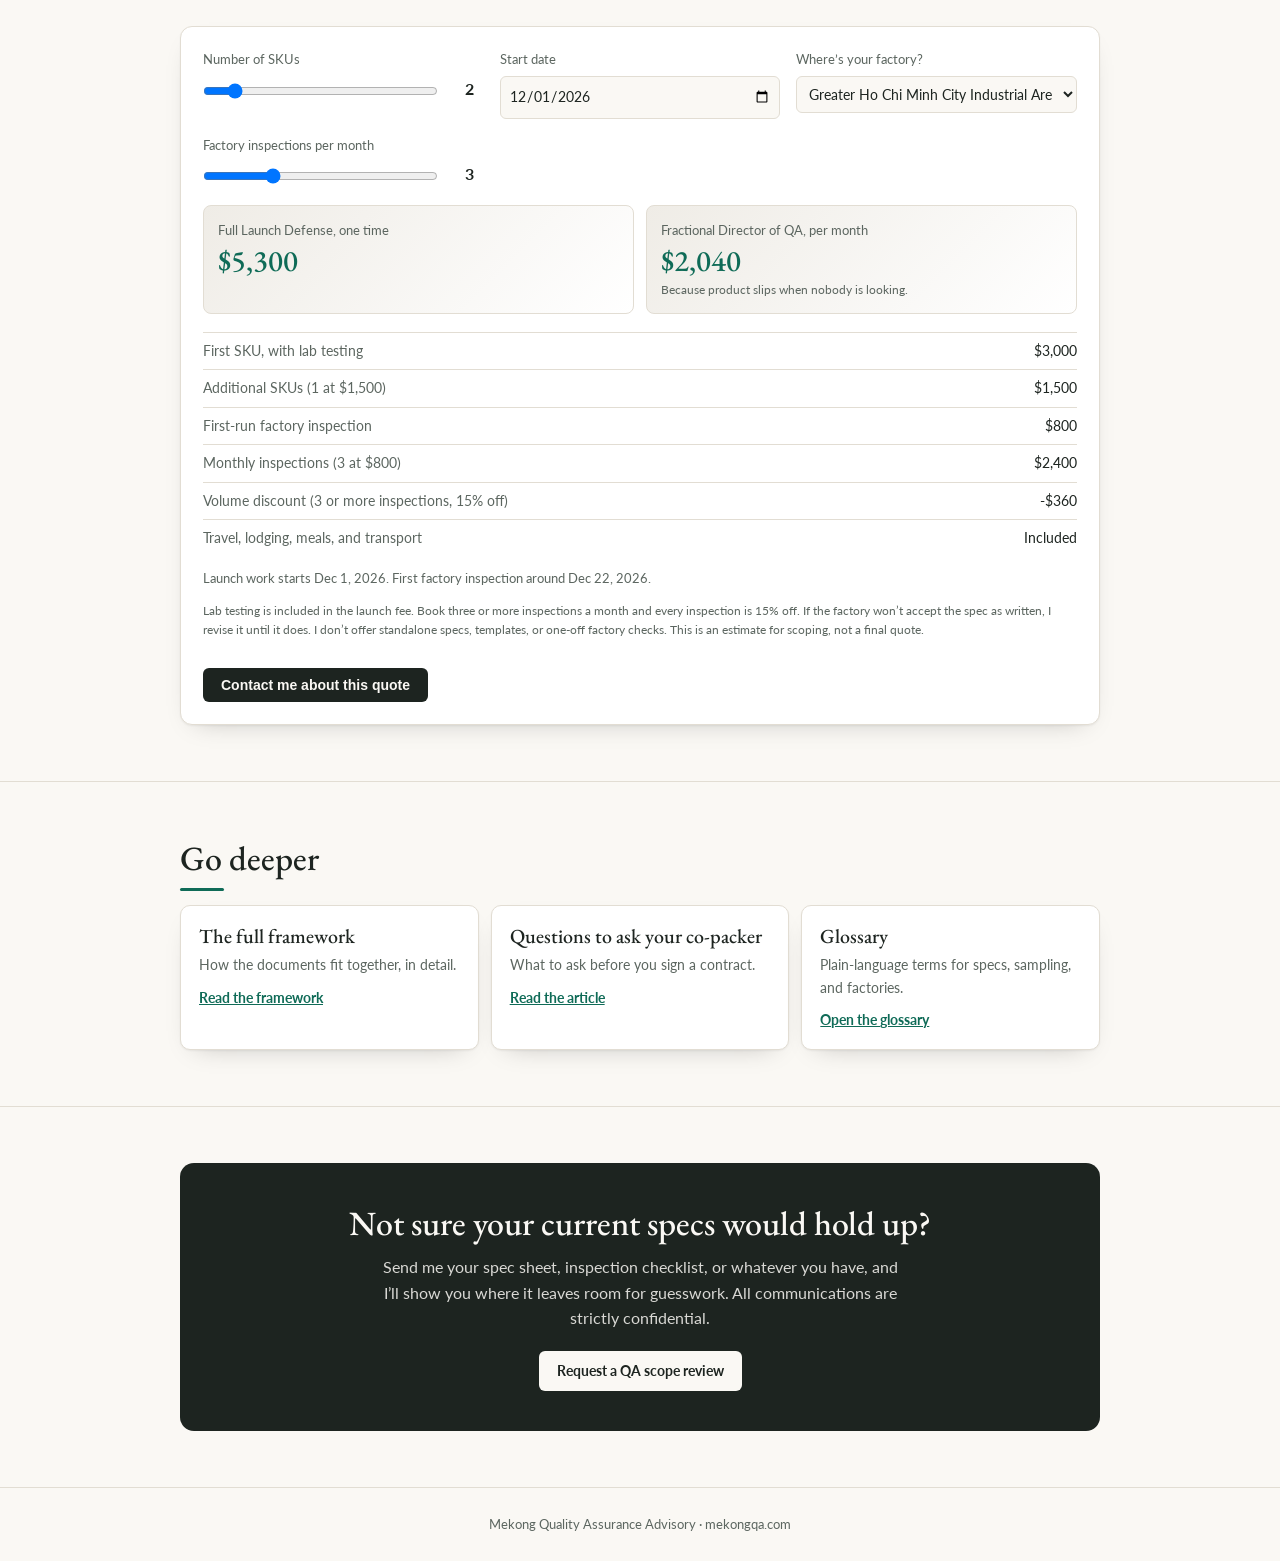
==== commit de16deb1: "Update index.html" ====
--- a/index.html
+++ b/index.html
@@ -1,3 +1,4 @@
+<!DOCTYPE html>
 <html lang="en">
 <head>
 <meta charset="utf-8">
@@ -104,7 +105,7 @@
 <div class="card dead"><h3>Remote consultant</h3><p>Great paper, but nobody stands on the floor when a run goes sideways.</p></div>
 <div class="card dead"><h3>Box-counting agency</h3><p>A rotating stranger with a checklist and no feel for what food should taste like.</p></div>
 </div>
-<p style="max-width:720px;margin:22px auto 0;text-align:center;color:var(--mu)">Inside a supplier’s local network, an honest finding costs someone a relationship. Big inspection firms send rotating strangers with generic checklists. Flying your own team in for every run is slow and expensive. There’s a third option.</p><div class="ground"><h2>Without a signed standard, you have no grounds to refuse the order.</h2><p style="color:var(--mu);font-size:15px">A standard agreement covers money and IP. It leaves open how consistency is tested on the plant floor, how samples are pulled, and what technical thresholds trigger a rejected batch.</p><ol><li>I study your golden sample and translate it into measurable chemical and sensory parameters, defined against international standards such as ISO and Codex.</li><li>You approve it, your lawyer builds it into the contract, and the factory signs it.</li><li>I inspect every run against it, as your eyes and ears on the floor.</li><li>When a lot fails, you have documented grounds to reject it, and the factory has already agreed to make it right.</li></ol><p style="margin:14px 0 0;font-weight:700">A signed standard is only as good as the person checking against it. Without an inspector who answers only to you, it’s just paper.</p></div><p class="arrow">&darr; The alternative</p>
+<p style="max-width:720px;margin:22px auto 0;text-align:center;color:var(--mu)">Inside a supplier’s local network, an honest finding costs someone a relationship. Big inspection firms send rotating strangers with generic checklists. Flying your own team in for every run is slow and expensive. There’s a better option.</p><div class="ground"><h2>Without a signed standard, you have no grounds to refuse the order.</h2><p style="color:var(--mu);font-size:15px">A standard agreement covers money and IP. It leaves open how consistency is tested on the plant floor, how samples are pulled, and what technical thresholds trigger a rejected batch.</p><ol><li>I study your golden sample and translate it into measurable chemical and sensory parameters, defined against international standards such as ISO and Codex.</li><li>You approve it, your lawyer builds it into the contract, and the factory signs it.</li><li>I inspect every run against it, as your eyes and ears on the floor.</li><li>When a lot fails, you have documented grounds to reject it, and the factory has already agreed to make it right.</li></ol><p style="margin:14px 0 0;font-weight:700">A signed standard is only as good as the person checking against it. Without an inspector who answers only to you, it’s just paper.</p></div><p class="arrow">&darr; The alternative</p>
 </div></section>
 
 <section id="how"><div class="w">
@@ -114,24 +115,19 @@
 <p class="kick" style="color:var(--te)">The on-the-floor standard</p>
 <h2>Standard written. Run verified. Before the container seals.</h2><p style="font-size:16px;font-weight:700;color:var(--te)">An operational barrier that protects your capital.</p>
 <p class="quote">A specification without defined tolerances isn’t a quality standard. It’s an opinion.</p><p><b>Drift.</b> A bad batch rarely starts with a bad factory. It starts with a loose spec sheet. The golden sample was right. Then production ramps up, raw materials rotate, and line shortcuts creep in. Each run moves a little: darker, thinner, a different cap.</p><p><b>No proof.</b> Without written ranges, nobody can prove it happened. That means unsellable inventory, a lost retail slot, and no standing to demand a re-run.</p><p><b>No way back.</b> Once the container ships, the loss is yours, unless someone who understands your product and works to written standards checked it before you released payment.</p>
-<p><b>My promise.</b> I write the spec your lawyer attaches to the agreement, then test every run against it. I answer only to you, with no ties to the factory. I’m based in the Mekong region, so a visit costs far less than flying your own team in. Get ahead of problems in your supply chain, before they reach the port.</p>
-<div class="chips"><span>Based in the Mekong region</span></div>
-</div><div class="figs"><img src="jamie-yacht.jpg" alt="Jamie on yacht" style="width:100%;aspect-ratio:1/1;object-fit:cover;border-radius:10px;display:block;box-shadow:0 8px 20px -14px rgba(0,0,0,.4)"><p class="cap">Culinary judgment</p><p class="cred1">Nearly two decades in high-end restaurants and private chef roles, with a diploma from the Culinary Institute of Canada and Red Seal chef certification.</p><img src="1794025322102.jpg" alt="QA verification process" style="width:100%;aspect-ratio:1/1;object-fit:cover;border-radius:10px;display:block;box-shadow:0 8px 20px -14px rgba(0,0,0,.4)"><p class="cap">Technical measurement</p><p class="cred1">Certified in HACCP, GMP, ISO 22000, and FSSC 22000, working to ISO 2859-1 sampling and ISO 5492 sensory standards, and testing with my own professional-grade kit of refractometer, pH meter, water activity meter, and Bostwick consistometer.</p><p><a class="more" href="about.html" target="_blank" rel="noopener">Read more about me &rarr;</a></p>
+<p><b>My promise.</b> I answer only to you, with no ties to the factory. I’m based in the Mekong region, so a visit costs far less than flying your own team in. Get ahead of problems in your supply chain, before they reach the port.</p>
+<p><b>Why a full engagement.</b> A spec nobody checks gets ignored. A check with no agreed standard is just my opinion. And an inspector with ties to the factory works for the factory. So I do all three together, and I answer to your margins, not the factory’s output targets.</p>
+<div class="chips"><span>Based in the Mekong region</span><span>Low overhead</span><span>Low regional travel costs</span><span>Rapid crisis response</span></div>
+</div><div class="figs"><img src="jamie-yacht.jpg" alt="Jamie on yacht" style="width:100%;aspect-ratio:1/1;object-fit:cover;border-radius:10px;display:block;box-shadow:0 8px 20px -14px rgba(0,0,0,.4)"><p class="cap">Culinary judgment</p><p class="cred1">Nearly two decades in high-end restaurants and private chef roles, with a diploma from the Culinary Institute of Canada and Red Seal chef certification.</p><img src="1794025322102.jpg" alt="QA verification process" style="width:100%;aspect-ratio:1/1;object-fit:cover;border-radius:10px;display:block;box-shadow:0 8px 20px -14px rgba(0,0,0,.4)"><p class="cap">Technical measurement</p><p class="cred1">Certified in HACCP, GMP, ISO 22000, and FSSC 22000, working to ISO 2859-1 sampling and ISO 5492 sensory standards, and testing with my own professional-grade kit.</p><p><a class="more" href="about.html" target="_blank" rel="noopener">Read more about me &rarr;</a></p>
 </div></div></div>
 
-<div class="card" style="margin-top:36px"><h3>Why I only work as a full engagement</h3><p>A spec nobody checks gets ignored. A check with no agreed standard is just my opinion. And an inspector with ties to the factory works for the factory. So I do all three together, and I answer to your margins, not the factory’s output targets.</p></div><h2 style="margin:44px 0 12px">Three gates protect your money</h2><div class="grid"><div class="card gate"><b>Gate 1</b><h3>Golden sample signed</h3><p>Deposits and raw material purchases stay frozen until you sign off the golden sample.</p></div><div class="card gate"><b>Gate 2</b><h3>Inspected before loading</h3><p>Containers don’t load until the run is checked against your spec.</p></div><div class="card gate"><b>Gate 3</b><h3>Released on the report</h3><p>Final payment waits until you’ve read the inspection report and approved release.</p></div></div><h2 style="margin:44px 0 6px">Three documents, one standard</h2>
-<p class="lede" style="margin-top:0">I work from your approved finished product, not your recipe. The recipe stays yours. Your counsel attaches the documents to the agreement, so they are enforceable. They’re yours and work at any factory, so you can quote several co-packers against one definition of “right.” Already in production? They can be added to your existing agreement, with no move to a new plant.</p>
-<div class="grid">
+<h2 style="margin:44px 0 12px">Three gates protect your money</h2><div class="grid"><div class="card gate"><b>Gate 1</b><h3>Golden sample signed</h3><p>Deposits and raw material purchases stay frozen until you sign off the golden sample.</p></div><div class="card gate"><b>Gate 2</b><h3>Inspected before loading</h3><p>Containers don’t load until the run is checked against your spec.</p></div><div class="card gate"><b>Gate 3</b><h3>Released on the report</h3><p>Final payment waits until you’ve read the inspection report and approved release.</p></div></div></div></section>
+
+<section id="get"><div class="w"><h2>Deliverables</h2><p class="lede" style="margin-top:0">Documents you own, a report after every visit, and one person on the ground who answers only to you.</p><p style="max-width:760px">I work from your approved finished product, not your recipe. The recipe stays yours. Your counsel attaches the documents to the agreement, so they are enforceable. They’re yours and work at any factory, so you can quote several co-packers against one definition of “right.” Already in production? They can be added to your existing agreement, with no move to a new plant.</p><div class="grid" style="margin-bottom:12px">
 <div class="card"><h3>Product Spec</h3><p class="tag" style="margin:0 0 8px!important">Stops the product drifting from the one you approved.</p><p>Chemical specifications such as pH, °Brix, and water activity, and sensory specifications such as color, flavor, and texture, all set as measurable ranges.</p></div>
 <div class="card"><h3>Packaging Specification</h3><p class="tag" style="margin:0 0 8px!important">Stops quiet material changes and print errors reaching the shelf.</p><p>Standards for the pack itself, such as seal and closure, print and labeling, barcode and lot codes, cartons and pallets. I check that pallets are built and wrapped to your Packaging Specification, so product leaves the dock packed correctly for the journey.</p></div>
 <div class="card"><h3>Verification Protocol</h3><p class="tag" style="margin:0 0 8px!important">Stops the first two documents sitting on paper with nobody checking.</p><p>How every run is checked, such as sampling plans, on-site measurements, and defect classes, plus what happens when a lot fails.</p></div>
-</div>
-
-
-
-</div></section>
-
-<section id="get"><div class="w"><h2>Deliverables</h2><p class="lede" style="margin-top:0">Documents you own, a report after every visit, and one person on the ground who answers only to you.</p><div class="grid"><div class="card"><h3>The reports</h3><p>A digital report after every visit with photos, video, and readings against your spec. Each lot is tracked by where it lands inside its range, so a plant drifting toward the loose edge is flagged even on a pass. You also get a clear record if a run is ever disputed.</p></div><div class="card"><h3>The person on the ground</h3><p>Your representative at the plant. I log deviations, review ingredient and process changes, and keep one sealed sample from every inspection. When findings are hard, I deliver them constructively, so suppliers fix root causes instead of defending them.</p></div></div><p style="margin-top:22px;max-width:760px"><b>The report, then my read.</b> I generate the report from the parameters in your spec, so every reading is measured against a number you approved. On top of the data I add my own opinion: what I saw on the floor and what the numbers don’t show. I give you the evidence. You make the call.</p><div class="grid" style="margin-top:22px"><div class="card"><h3>Sample product spec</h3><p>Link coming soon.</p></div><div class="card"><h3>Sample verification protocol</h3><p>Link coming soon.</p></div><div class="card"><h3>Sample inspection report</h3><p>A real inspection report with client details removed. Link coming soon.</p></div></div><p style="margin-top:26px;max-width:760px">That’s how I know where corners get cut: a cheaper protein swapped in after the reference sample, moisture pushed to the edge of tolerance, a line speed-up that quietly changes texture. A standard checklist finds what factories expect you to look for. I look where they hope you won’t.</p></div></section>
+</div><div class="grid"><div class="card"><h3>The reports</h3><p>A digital report after every visit with photos, video, and readings against your spec. Each lot is tracked by where it lands inside its range, so a plant drifting toward the loose edge is flagged even on a pass. You also get a clear record if a run is ever disputed.</p></div><div class="card"><h3>The person on the ground</h3><p>Your representative at the plant. I log deviations, review ingredient and process changes, and keep one sealed sample from every inspection. When findings are hard, I deliver them constructively, so suppliers fix root causes instead of defending them.</p></div></div><p style="margin-top:22px;max-width:760px"><b>The report, then my read.</b> I generate the report from the parameters in your spec, so every reading is measured against a number you approved. On top of the data I add my own opinion: what I saw on the floor and what the numbers don’t show. I give you the evidence. You make the call.</p><p style="margin-top:26px;max-width:760px">That’s how I know where corners get cut: a cheaper protein swapped in after the reference sample, moisture pushed to the edge of tolerance, a line speed-up that quietly changes texture. A standard checklist finds what factories expect you to look for. I look where they hope you won’t.</p></div></section>
 <section id="pricing"><div class="w">
 <h2>Know your number before you call</h2>
 <p class="lede" style="margin-top:0">Full Launch Defense sets up your standard and verifies your first run. The Fractional Director of QA retainer covers every run after. Flights, lodging, meals, and local transport are included. The first run is your best run. Slippage starts when the inspections stop.</p>
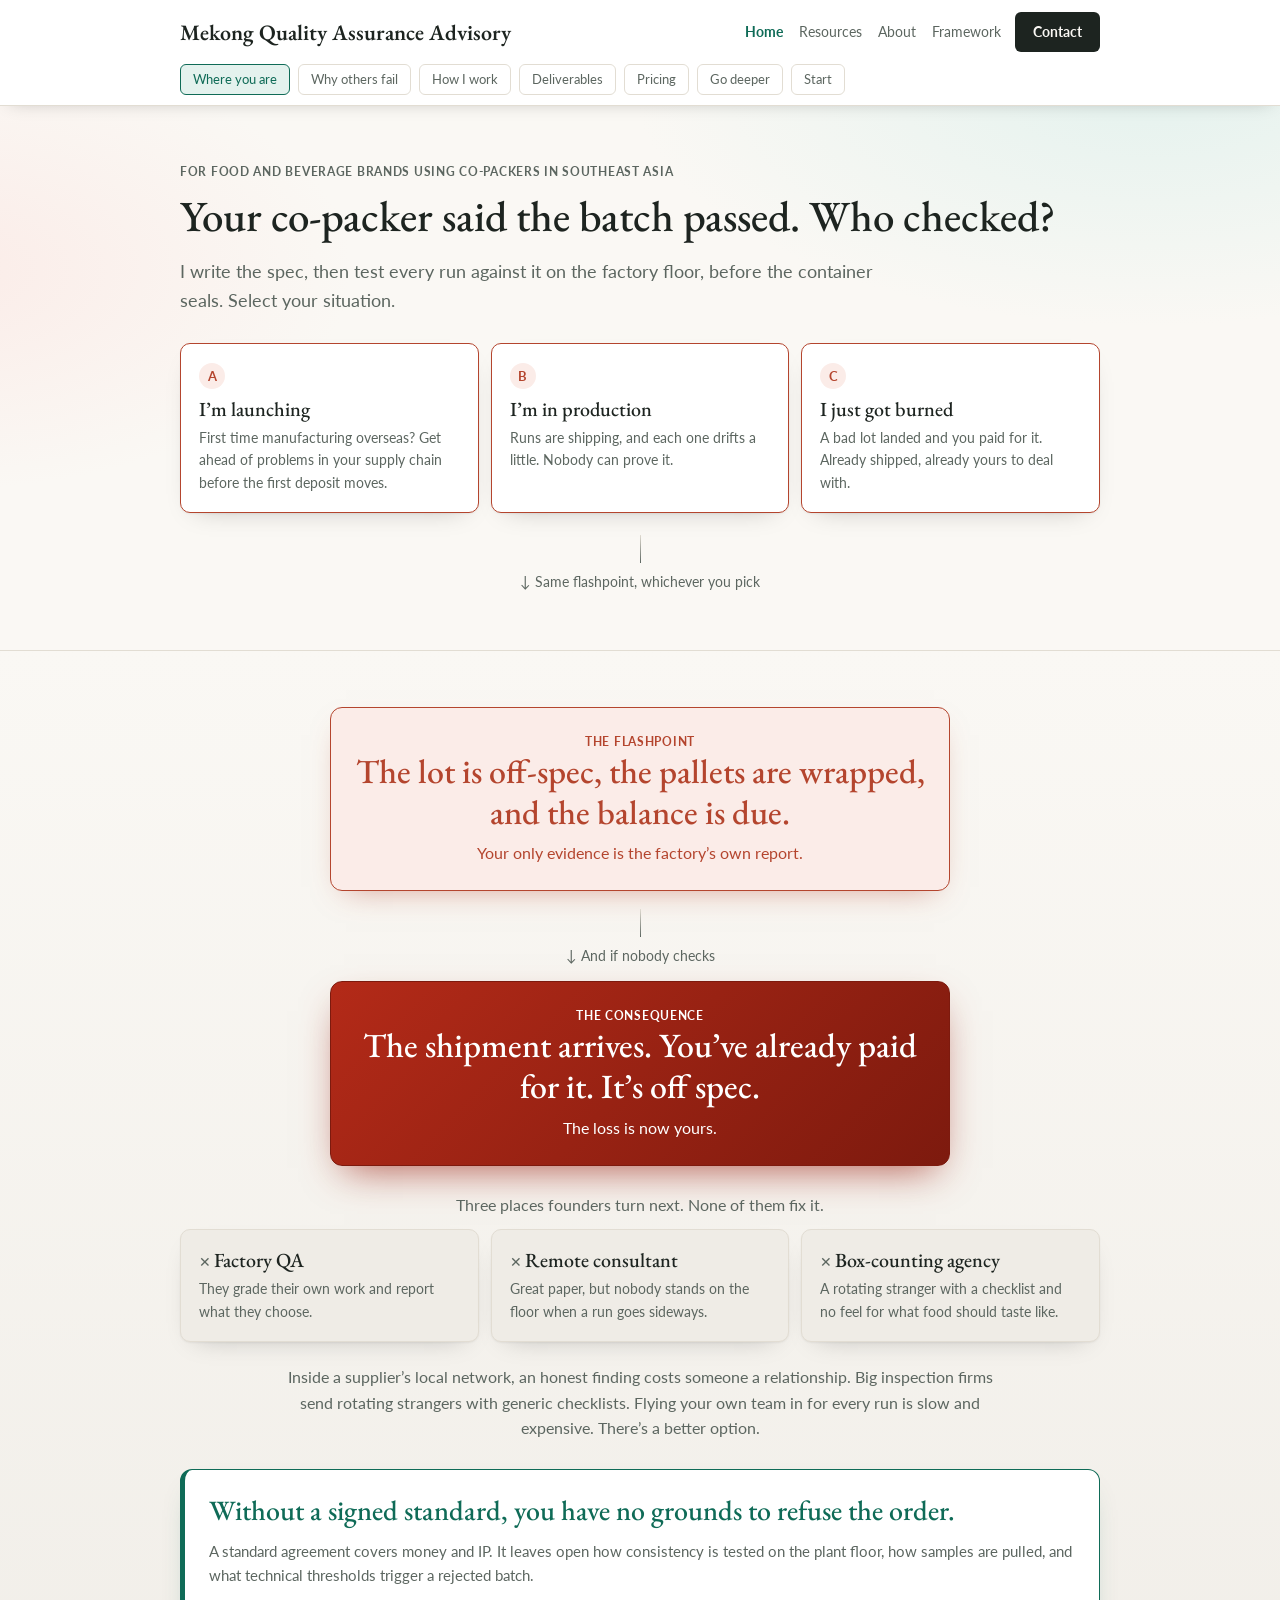
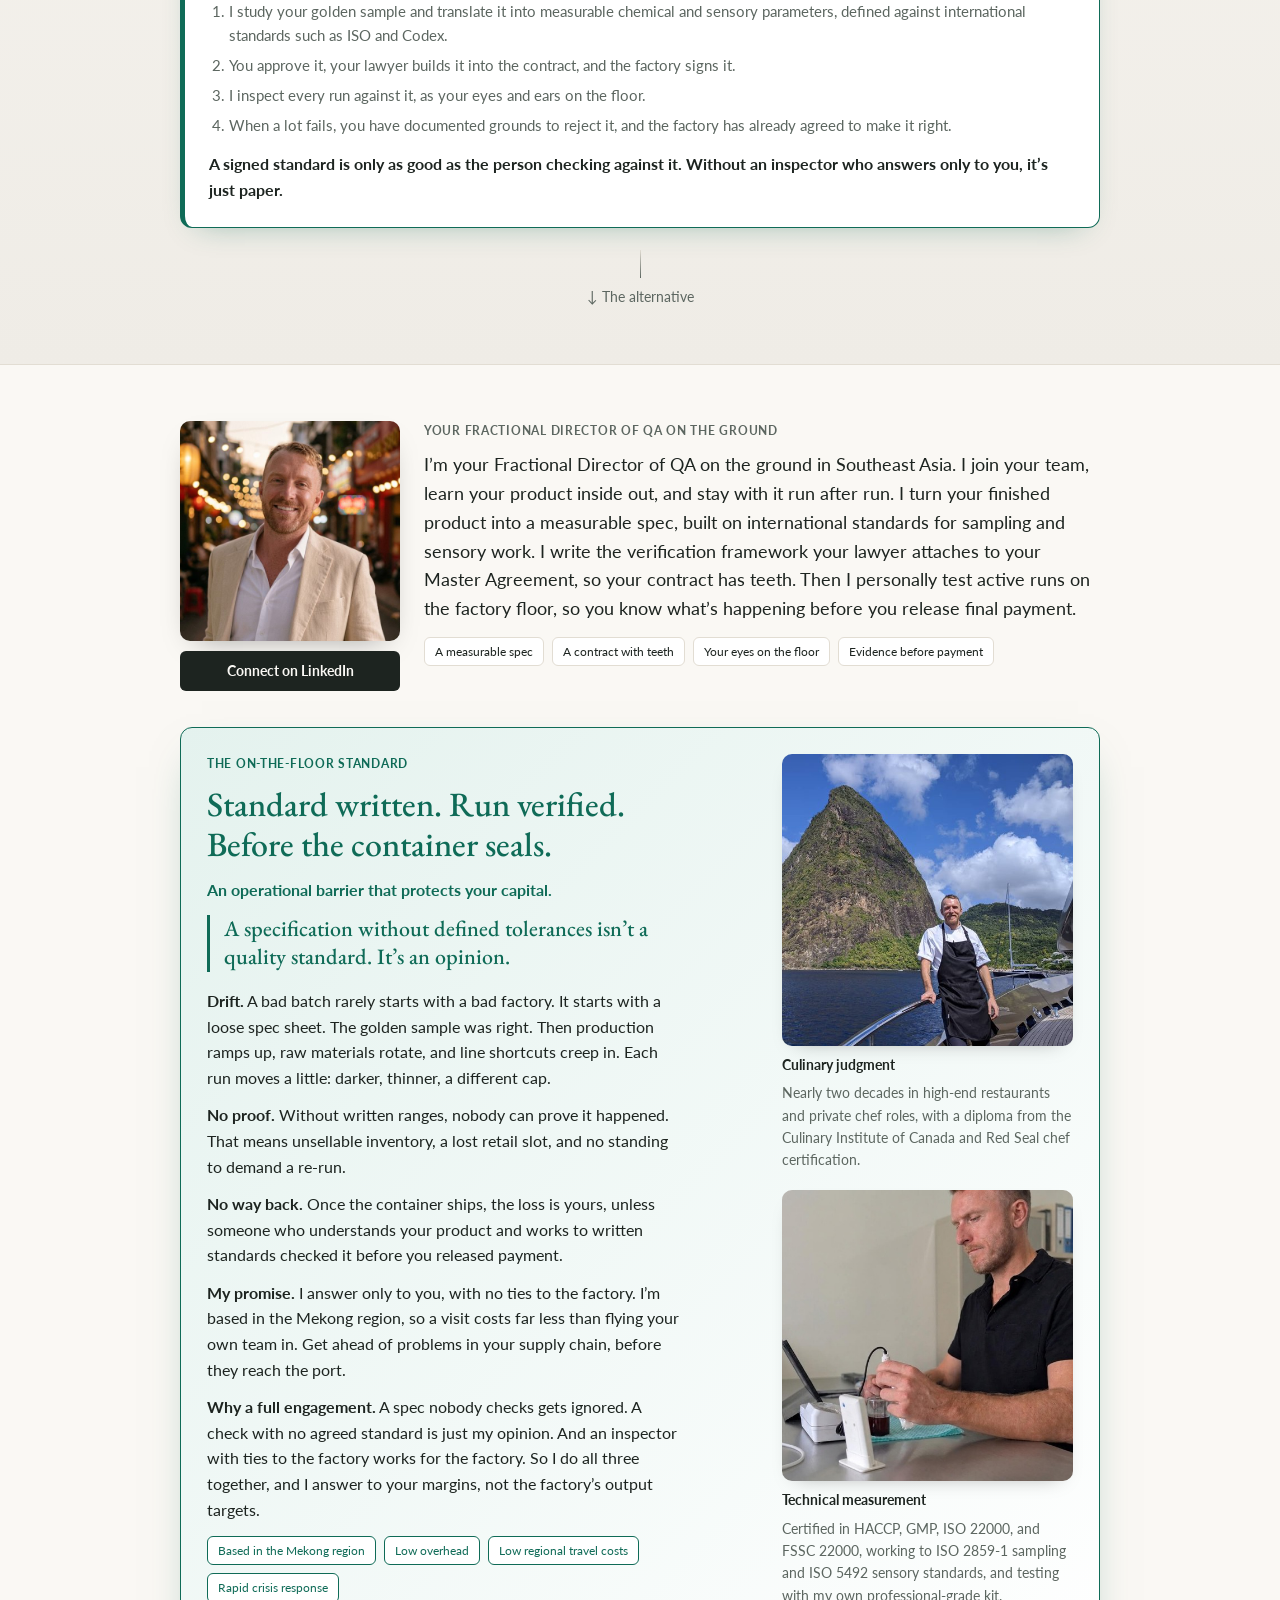
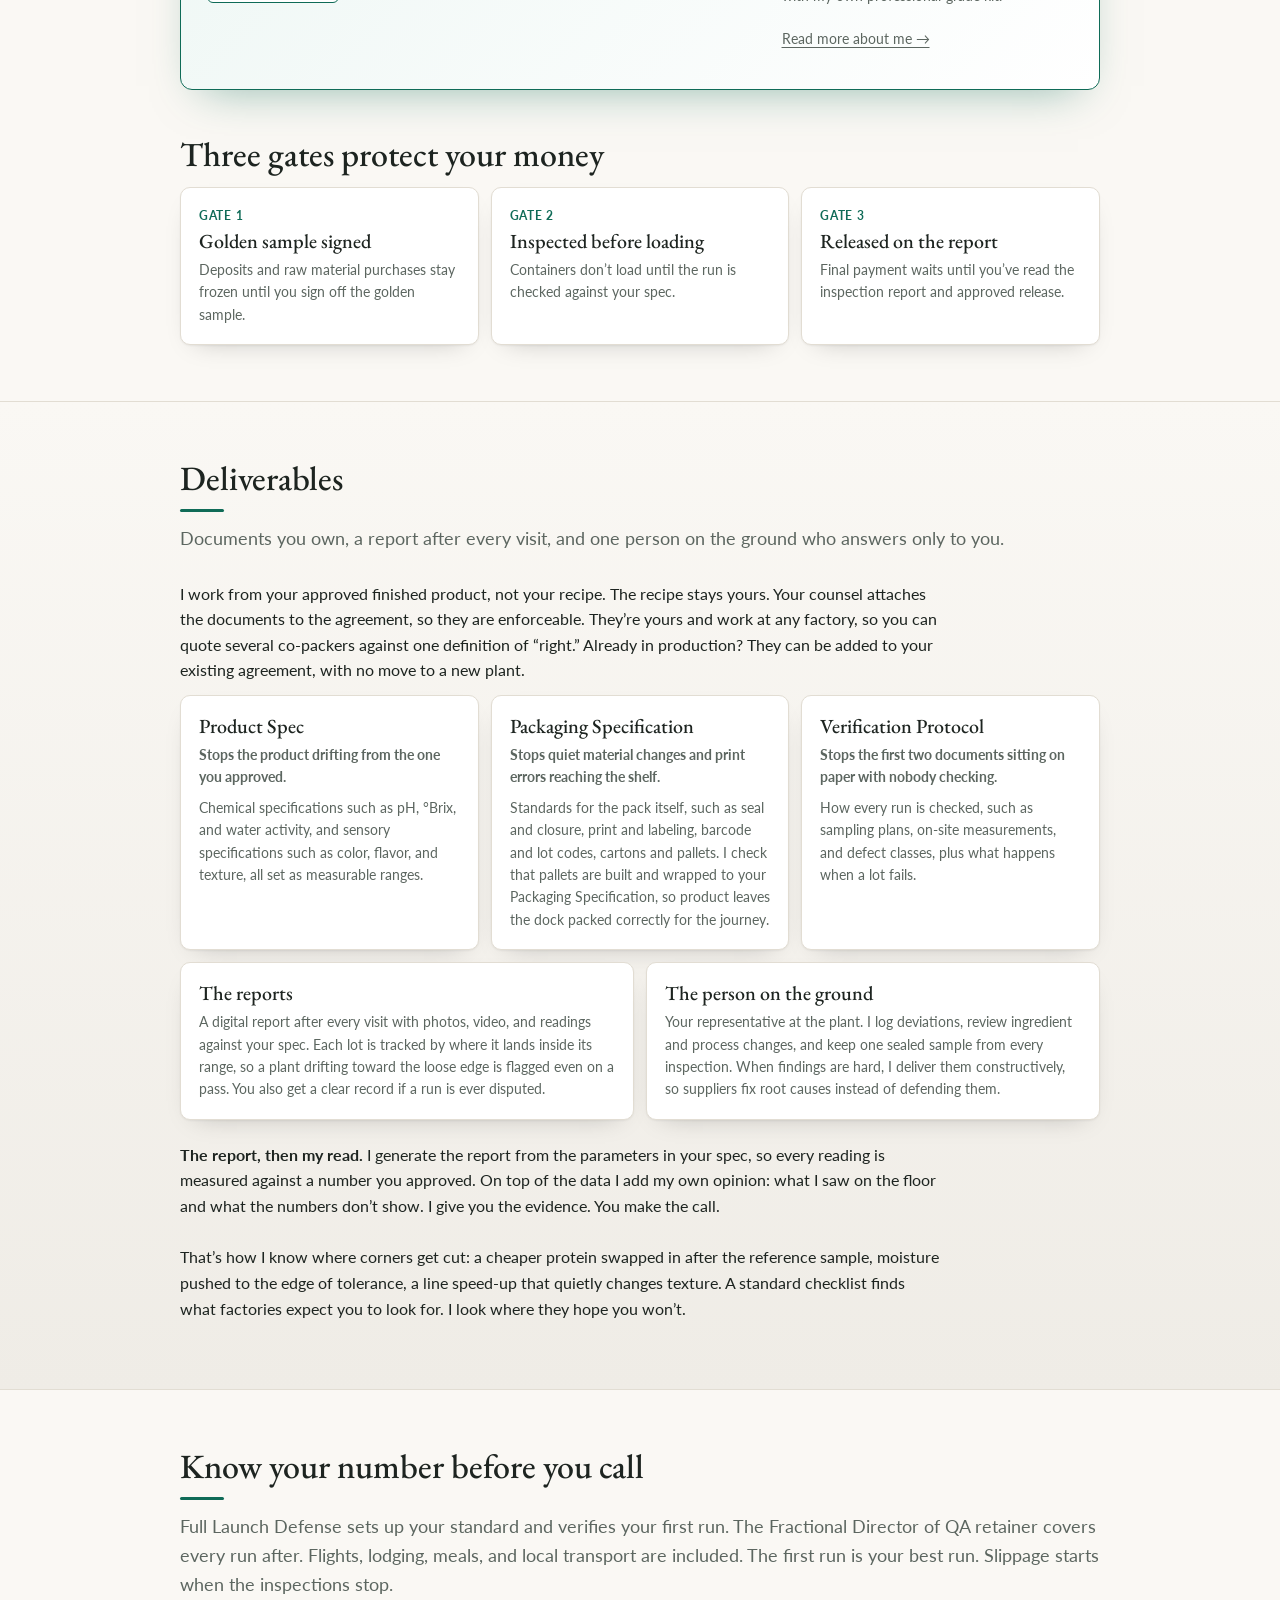
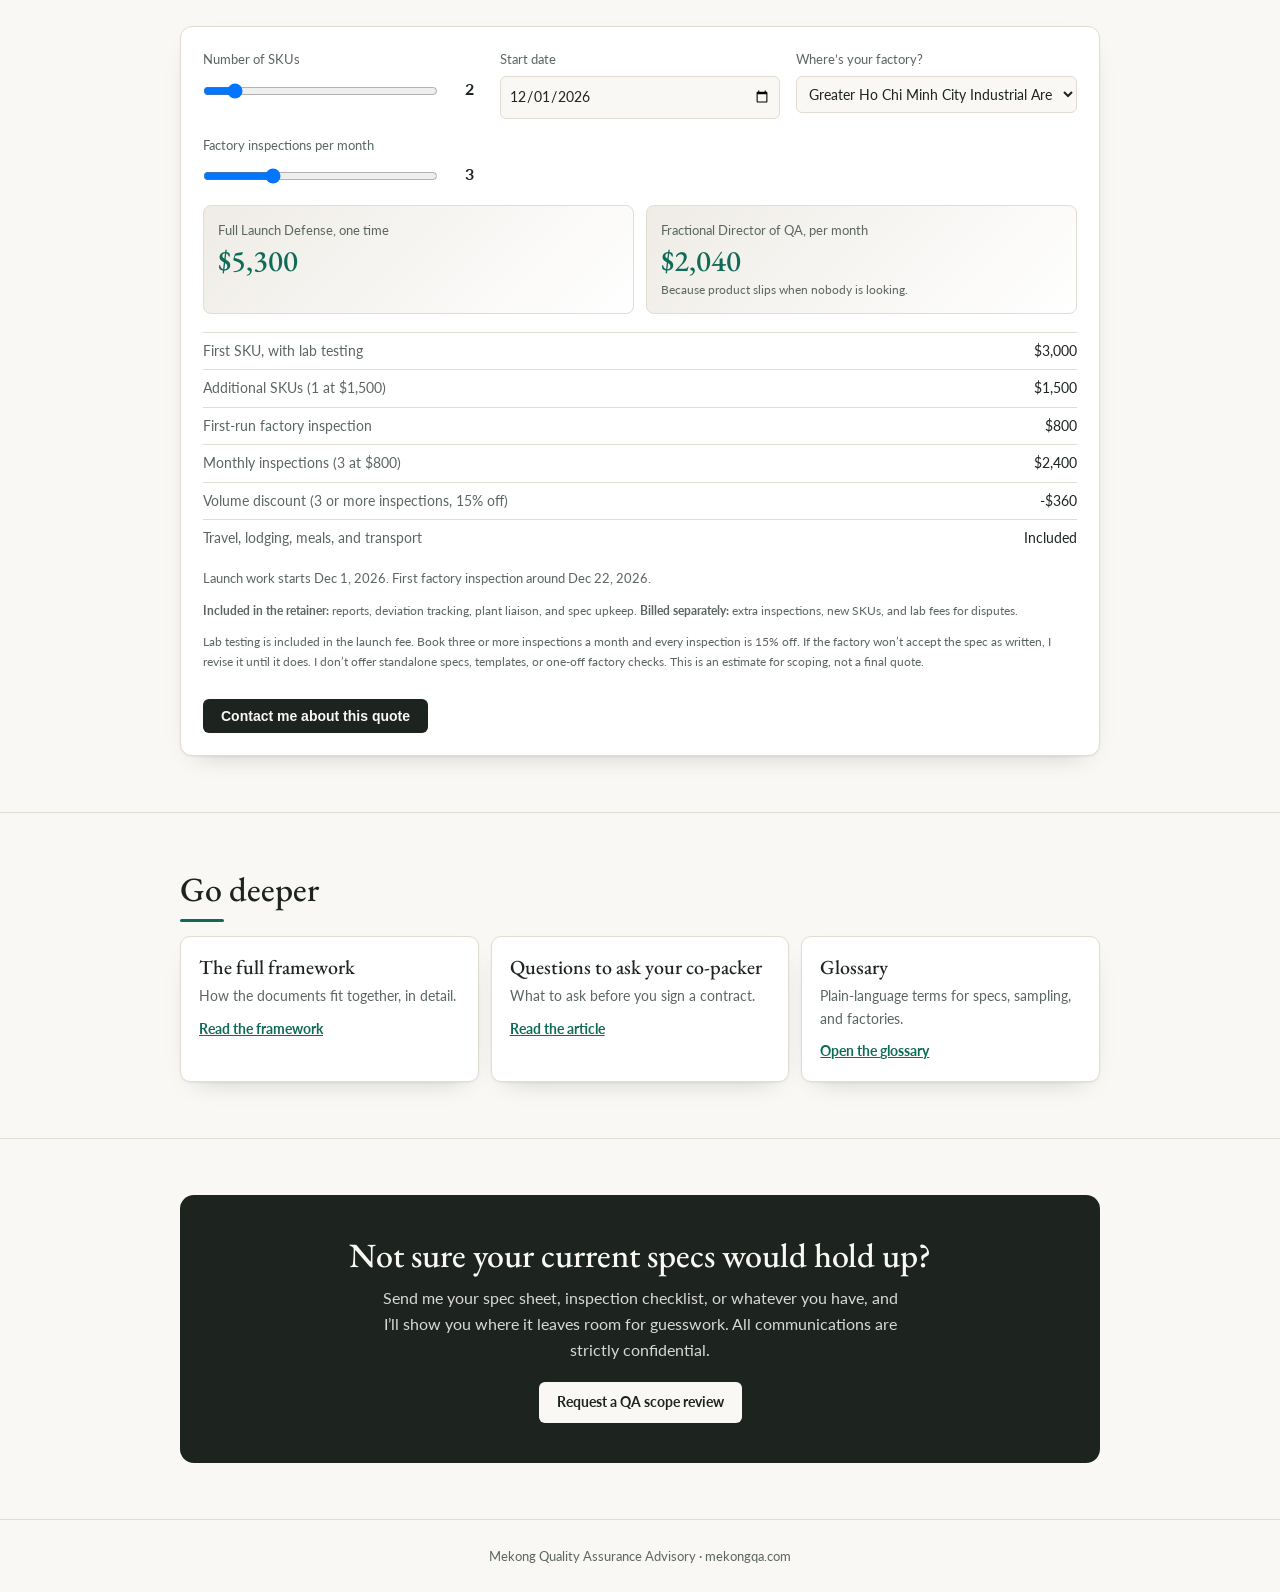
==== commit c805f3ad: "Update index.html" ====
--- a/index.html
+++ b/index.html
@@ -76,7 +76,7 @@
 .cta .btn{background:var(--bg);color:var(--tx)!important}
 footer{padding:26px 0;border-top:1px solid var(--ln);font-size:13px;color:var(--mu);text-align:center}
 .top{position:relative}.r{display:flex;gap:14px;align-items:center}.brand{line-height:1.15}.menu{display:none;background:none;border:1px solid var(--ln);border-radius:6px;padding:7px 11px;color:var(--tx);font:inherit;font-size:14px;cursor:pointer}@media(max-width:700px){.menu{display:block}.brand{font-size:17px;max-width:170px}.top nav{display:none;position:absolute;left:-20px;right:-20px;top:100%;background:var(--sf);border-bottom:1px solid var(--ln);flex-direction:column;align-items:flex-start;padding:14px 20px;gap:14px}.top nav.open{display:flex}}.flash2{background:#9b2314;border-color:#9b2314}.flash2 *{color:#fff!important}.quote{font:500 22px/1.3 "EB Garamond",Georgia,serif;border-left:3px solid var(--te);padding-left:14px;color:var(--te);margin-bottom:16px!important}.gate b{display:block;color:var(--te);font-size:12px;letter-spacing:.06em;text-transform:uppercase;margin-bottom:4px}.rep{background:var(--sf);border:1px solid var(--ln);border-radius:12px;padding:18px;max-width:540px;margin-top:22px}.rep .kick{margin-bottom:6px}.rep .ok{color:var(--te);font-weight:700}.rep .fl{color:var(--co);font-weight:700}.ground{background:var(--sf);border:1px solid var(--te);border-radius:12px;padding:24px;margin-top:28px}.ground h2{color:var(--te);font-size:clamp(22px,4vw,28px)}.ground ol{margin:0;padding-left:20px;color:var(--mu);font-size:15px}.ground li{margin-bottom:6px}.pitch{display:grid;gap:24px;grid-template-columns:1fr;margin-bottom:36px;align-items:start}@media(min-width:760px){.pitch{grid-template-columns:220px 1fr}}.pitch .chips span{border-color:var(--ln);color:var(--tx);background:var(--sf)}#qf{display:grid;gap:10px;margin-top:16px}#qf[hidden]{display:none}#qf label{font-size:13px;color:var(--mu)}#qf input,#qf textarea{padding:8px;border:1px solid var(--ln);border-radius:6px;background:var(--bg);color:var(--tx);font:inherit;font-size:14px}header{box-shadow:0 4px 18px -10px rgba(0,0,0,.3)}#where{background:radial-gradient(800px 380px at 90% -5%,var(--teb),transparent 65%),radial-gradient(640px 340px at -5% 30%,var(--cob),transparent 65%)}#fail,#get{background:linear-gradient(180deg,var(--bg),var(--gr))}.card,.est,details,.steps li{box-shadow:0 1px 2px rgba(0,0,0,.05),0 10px 26px -16px rgba(0,0,0,.28)}.flash{box-shadow:0 12px 30px -16px rgba(180,69,46,.55)}.flash2{background:linear-gradient(135deg,#b32a18,#7d1a0e);border-color:#7d1a0e;box-shadow:0 16px 38px -14px rgba(155,35,20,.75)}.sol{background:linear-gradient(135deg,var(--teb),var(--sf));box-shadow:0 18px 44px -22px rgba(15,107,87,.5)}.ground{border-left:5px solid var(--te);box-shadow:0 12px 30px -18px rgba(15,107,87,.45)}.ph{background:linear-gradient(135deg,var(--sf),var(--gr));box-shadow:0 8px 20px -14px rgba(0,0,0,.3)}.arrow::before{content:"";display:block;width:1px;height:28px;background:linear-gradient(var(--ln),var(--mu));margin:0 auto 8px}#pricing h2::after,#get h2::after,#more h2::after{content:"";display:block;width:44px;height:3px;border-radius:2px;background:var(--te);margin-top:10px}.steps li::before{background:var(--te);color:var(--bg)}.tot div{background:linear-gradient(135deg,var(--gr),var(--sf));border:1px solid var(--ln)}.tot strong{color:var(--te)}.btn{transition:transform .15s,box-shadow .15s}.btn:hover{transform:translateY(-1px);box-shadow:0 8px 18px -8px rgba(0,0,0,.45)}@media (prefers-reduced-motion:no-preference){.card,details{transition:transform .2s,box-shadow .2s}.card:hover{transform:translateY(-3px);box-shadow:0 2px 4px rgba(0,0,0,.06),0 18px 34px -16px rgba(0,0,0,.35)}}.cred{margin:0 0 14px;padding-left:18px;font-size:14px;color:var(--mu)}.more{font-size:14px;color:var(--mu);text-decoration:underline;text-underline-offset:3px}.cred1{font-size:14px;color:var(--mu);margin:0 0 14px}.top a.brand{font:600 22px/1.15 "EB Garamond",Georgia,serif;colo
-r:var(--tx)}@media(max-width:700px){.top a.brand{font-size:17px}}.figs{max-width:80%;margin-left:auto}@media(max-width:759px){.figs{max-width:100%;margin-left:0}}.figs .cap{margin:8px 0 6px}.figs .cred1{margin:0 0 18px}</style>
+r:var(--tx)}@media(max-width:700px){.top a.brand{font-size:17px}}.figs{max-width:80%;margin-left:auto}@media(max-width:759px){.figs{max-width:100%;margin-left:0}}.figs .cap{margin:8px 0 6px}.figs .cred1{margin:0 0 18px}.chips a{font-size:12px;padding:4px 10px;border:1px solid var(--te);border-radius:6px;color:var(--te);background:var(--sf);text-decoration:none}.chips a:hover{text-decoration:underline}</style>
 </head>
 <body>
 <header><div class="w">
@@ -117,7 +117,7 @@
 <p class="quote">A specification without defined tolerances isn’t a quality standard. It’s an opinion.</p><p><b>Drift.</b> A bad batch rarely starts with a bad factory. It starts with a loose spec sheet. The golden sample was right. Then production ramps up, raw materials rotate, and line shortcuts creep in. Each run moves a little: darker, thinner, a different cap.</p><p><b>No proof.</b> Without written ranges, nobody can prove it happened. That means unsellable inventory, a lost retail slot, and no standing to demand a re-run.</p><p><b>No way back.</b> Once the container ships, the loss is yours, unless someone who understands your product and works to written standards checked it before you released payment.</p>
 <p><b>My promise.</b> I answer only to you, with no ties to the factory. I’m based in the Mekong region, so a visit costs far less than flying your own team in. Get ahead of problems in your supply chain, before they reach the port.</p>
 <p><b>Why a full engagement.</b> A spec nobody checks gets ignored. A check with no agreed standard is just my opinion. And an inspector with ties to the factory works for the factory. So I do all three together, and I answer to your margins, not the factory’s output targets.</p>
-<div class="chips"><span>Based in the Mekong region</span><span>Low overhead</span><span>Low regional travel costs</span><span>Rapid crisis response</span></div>
+<div class="chips"><span>Based in the Mekong region</span><span>Low overhead</span><span>Low regional travel costs</span><a href="contact.html#emergency">Rapid crisis response</a></div>
 </div><div class="figs"><img src="jamie-yacht.jpg" alt="Jamie on yacht" style="width:100%;aspect-ratio:1/1;object-fit:cover;border-radius:10px;display:block;box-shadow:0 8px 20px -14px rgba(0,0,0,.4)"><p class="cap">Culinary judgment</p><p class="cred1">Nearly two decades in high-end restaurants and private chef roles, with a diploma from the Culinary Institute of Canada and Red Seal chef certification.</p><img src="1794025322102.jpg" alt="QA verification process" style="width:100%;aspect-ratio:1/1;object-fit:cover;border-radius:10px;display:block;box-shadow:0 8px 20px -14px rgba(0,0,0,.4)"><p class="cap">Technical measurement</p><p class="cred1">Certified in HACCP, GMP, ISO 22000, and FSSC 22000, working to ISO 2859-1 sampling and ISO 5492 sensory standards, and testing with my own professional-grade kit.</p><p><a class="more" href="about.html" target="_blank" rel="noopener">Read more about me &rarr;</a></p>
 </div></div></div>
 
@@ -143,7 +143,7 @@
 <div class="tot"><div><small>Full Launch Defense, one time</small><strong id="t-launch"></strong></div><div><small>Fractional Director of QA, per month</small><strong id="t-month"></strong><em style="display:block;font-size:12px;color:var(--mu);font-style:normal">Because product slips when nobody is looking.</em></div></div>
 <div id="lines"></div>
 <p id="dates" class="note" style="font-size:13px"></p>
-<p class="note">Lab testing is included in the launch fee. Book three or more inspections a month and every inspection is 15% off. If the factory won’t accept the spec as written, I revise it until it does. I don’t offer standalone specs, templates, or one-off factory checks. This is an estimate for scoping, not a final quote.</p><button class="btn" id="qb" type="button" style="border:0;cursor:pointer;margin-top:16px">Contact me about this quote</button><form id="qf" action="https://formspree.io/f/mjykezor" method="POST" hidden><label for="qe">Email</label><input type="email" id="qe" name="email" required><label for="qm">Message</label><textarea id="qm" name="message" rows="4" required></textarea><input type="hidden" name="skus" id="h-skus"><input type="hidden" name="region" id="h-region"><input type="hidden" name="inspections_per_month" id="h-days"><input type="hidden" name="start_date" id="h-start"><input type="hidden" name="launch_total" id="h-launch"><input type="hidden" name="monthly_total" id="h-month"><button class="btn" type="submit" style="border:0;cursor:pointer">Send</button></form>
+<p class="note"><b>Included in the retainer:</b> reports, deviation tracking, plant liaison, and spec upkeep. <b>Billed separately:</b> extra inspections, new SKUs, and lab fees for disputes.</p><p class="note">Lab testing is included in the launch fee. Book three or more inspections a month and every inspection is 15% off. If the factory won’t accept the spec as written, I revise it until it does. I don’t offer standalone specs, templates, or one-off factory checks. This is an estimate for scoping, not a final quote.</p><button class="btn" id="qb" type="button" style="border:0;cursor:pointer;margin-top:16px">Contact me about this quote</button><form id="qf" action="https://formspree.io/f/mjykezor" method="POST" hidden><label for="qe">Email</label><input type="email" id="qe" name="email" required><label for="qm">Message</label><textarea id="qm" name="message" rows="4" required></textarea><input type="hidden" name="skus" id="h-skus"><input type="hidden" name="region" id="h-region"><input type="hidden" name="inspections_per_month" id="h-days"><input type="hidden" name="start_date" id="h-start"><input type="hidden" name="launch_total" id="h-launch"><input type="hidden" name="monthly_total" id="h-month"><button class="btn" type="submit" style="border:0;cursor:pointer">Send</button></form>
 </div>
 </div></section>
 
